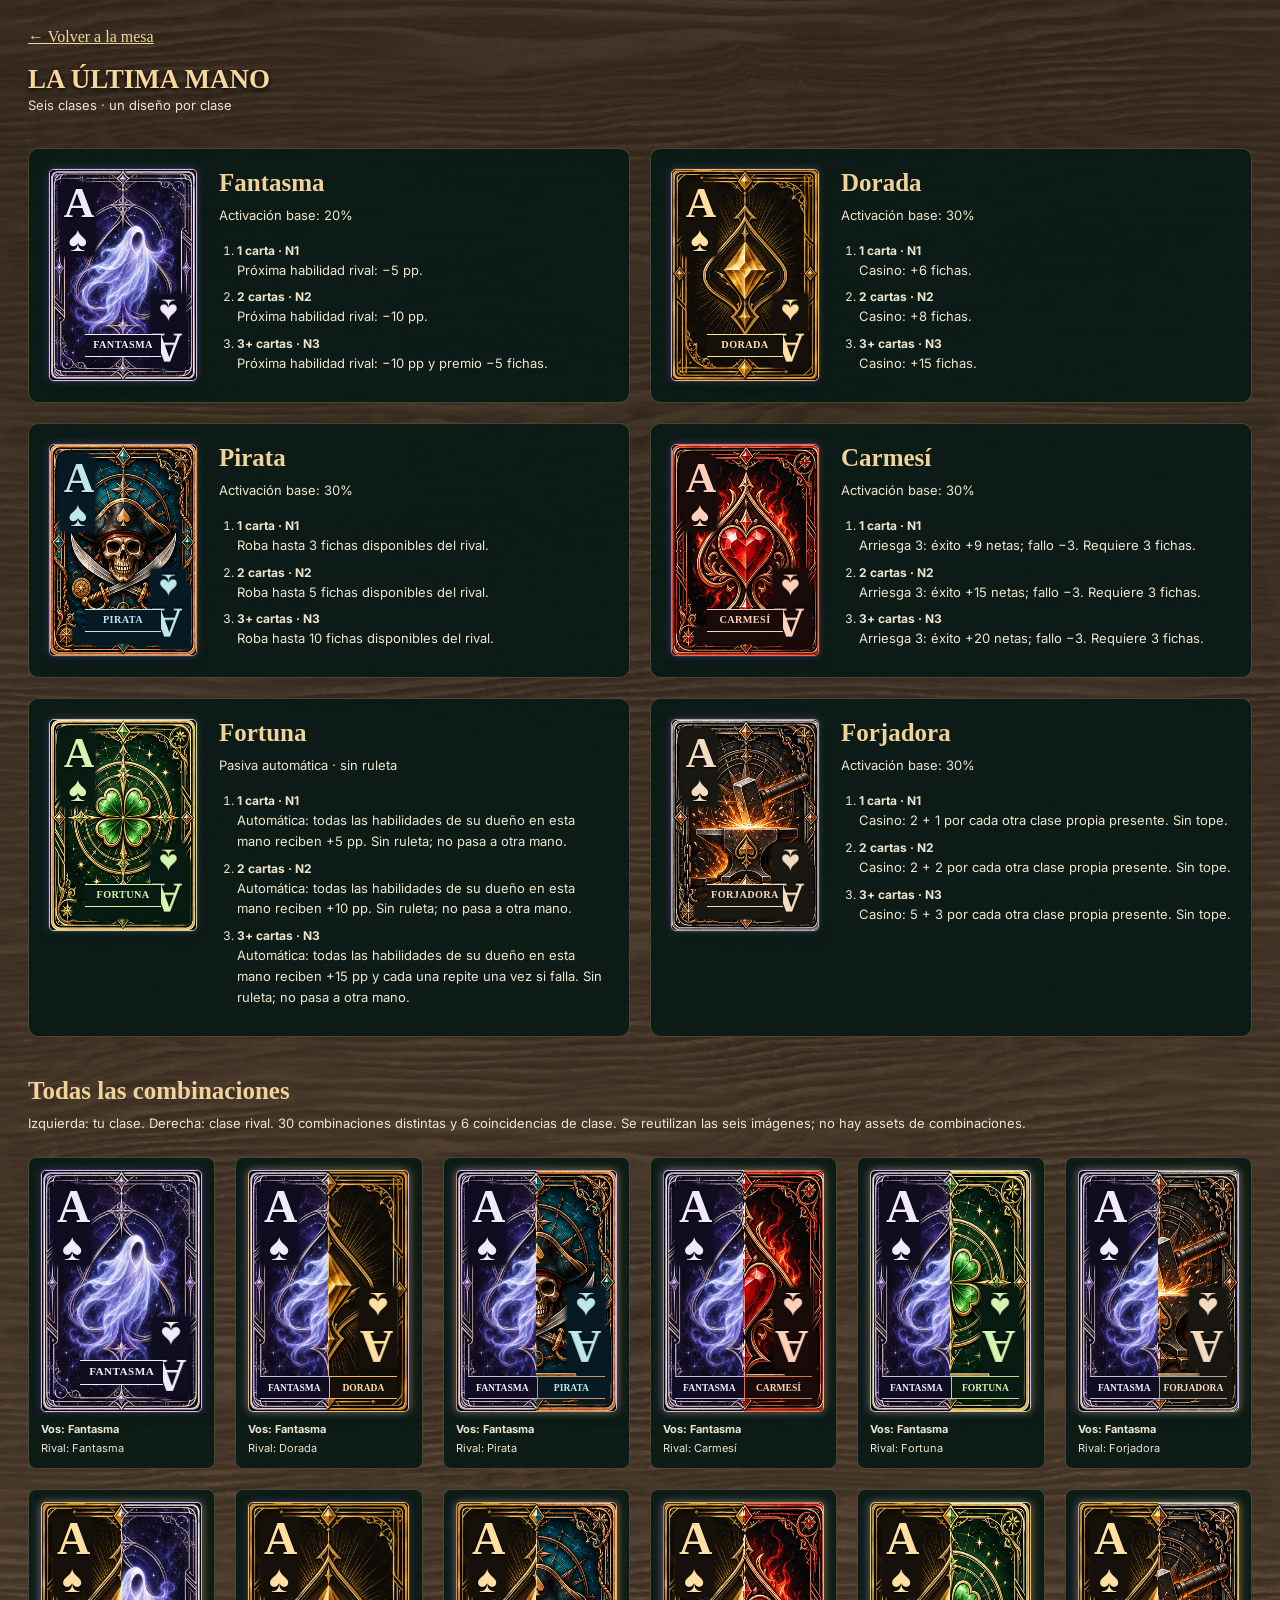
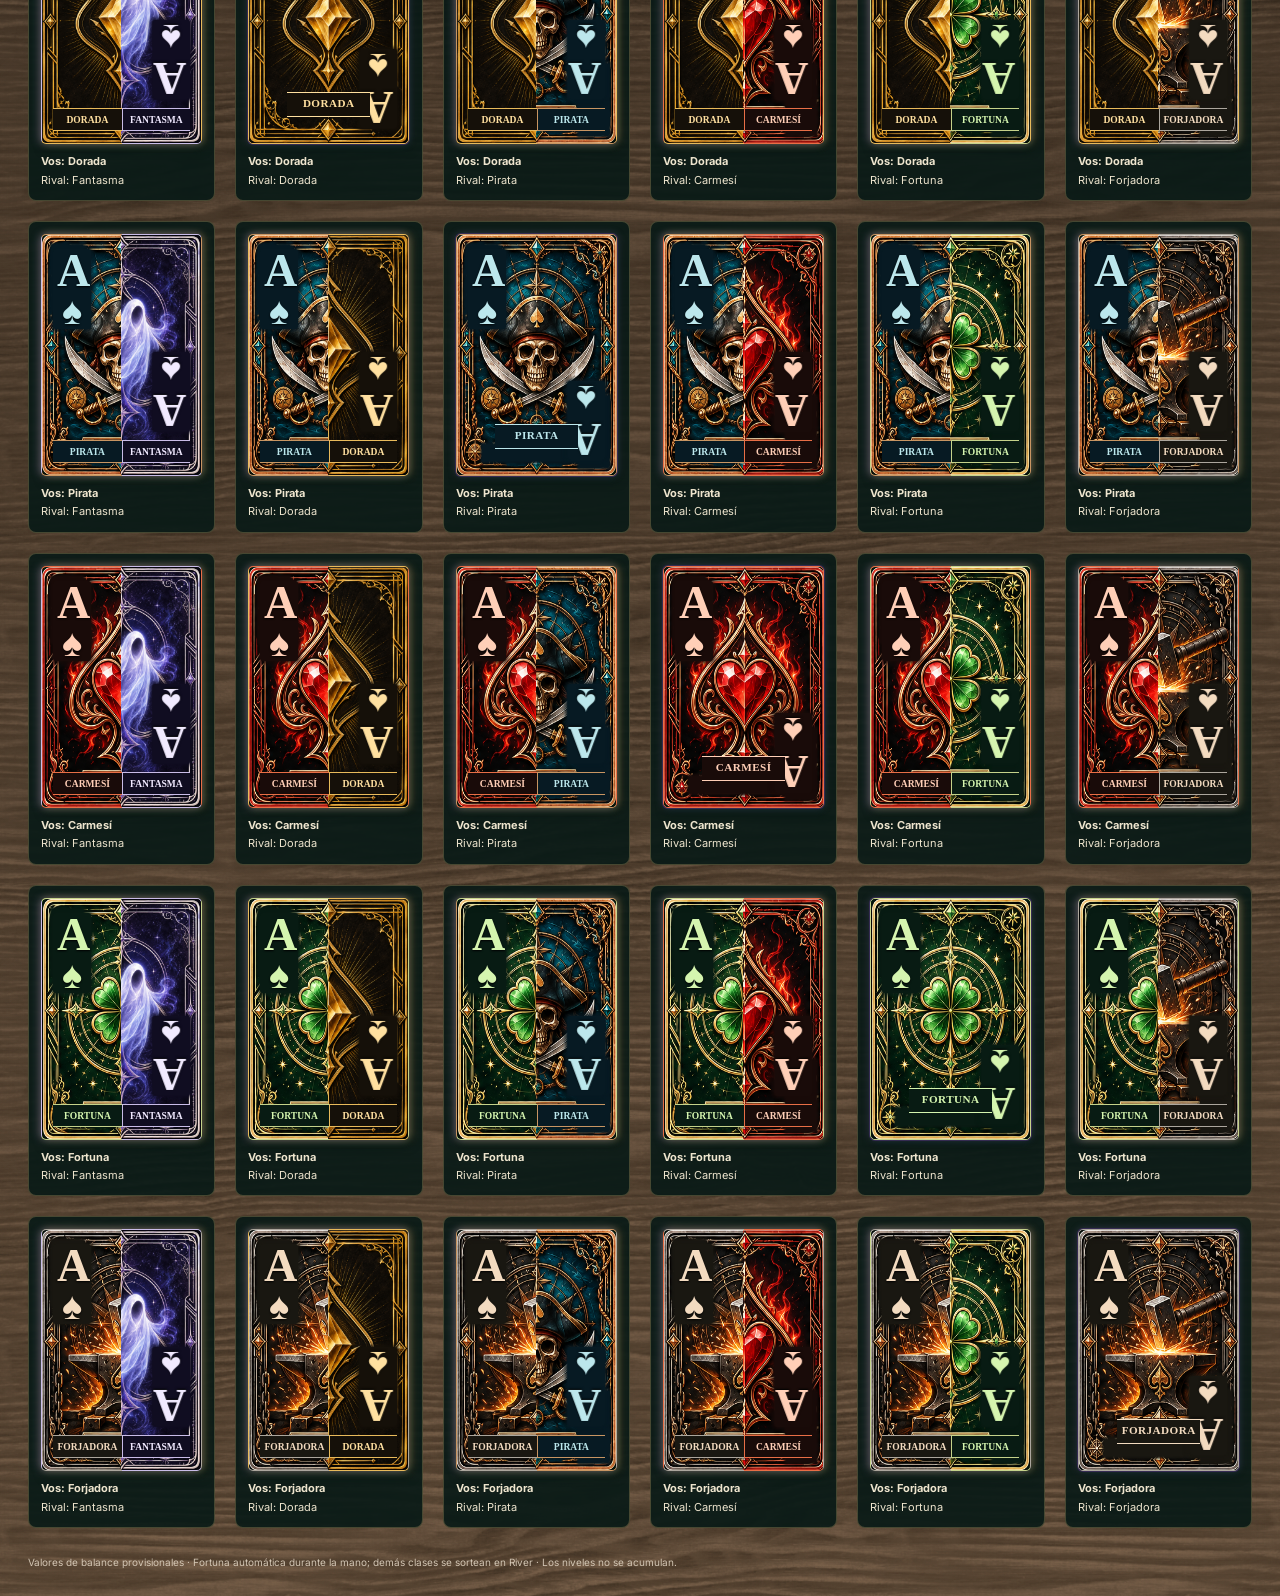
==== cartas.html @ 5ff254da "Publish current web game" ====
<!doctype html>
<html lang="es"><head><meta charset="UTF-8"><meta name="viewport" content="width=device-width, initial-scale=1.0"><title>Clases y combinaciones · La última mano</title>  <script type="module" crossorigin src="./assets/cards-BtcEH-jD.js"></script>
  <link rel="modulepreload" crossorigin href="./assets/modulepreload-polyfill-B5Qt9EMX.js">
  <link rel="modulepreload" crossorigin href="./assets/card-face-CkuSN0GS.js">
  <link rel="stylesheet" crossorigin href="./assets/card-face-BZyxgO-q.css">
  <link rel="stylesheet" crossorigin href="./assets/cards-DZIT4bVE.css">
  <link rel="stylesheet" crossorigin href="./assets/style-CUenRJh-.css">
</head><body><main id="catalog"></main></body></html>
---- assets/card-face-BZyxgO-q.css ----
:root{--gold: #f1cd84;--paper: #f2e5ce;--ink: #123f38}body{background:radial-gradient(ellipse at 42% 20%,#75462324,#100904c9 85%),linear-gradient(12deg,#391a0870,#23150b22),var(--wood) center / 1100px}.topbar{min-height:56px;padding:7px 24px 9px 30px;gap:20px;background:linear-gradient(#120b09db,#21120970,transparent)}.topbar h1{font-size:25px;font-weight:500}.topbar>p{font:12px Inter,sans-serif;border-left:1px solid #bba17277;padding-left:18px}.topbar button{min-height:38px;padding:7px 17px;font-size:13px}.topbar button svg{width:16px;height:16px}.topbar .gold{box-shadow:inset 0 1px #ffe7b2,0 3px 12px #0007}.game-layout{padding:12px 24px 18px;gap:24px;max-width:2000px;overflow:clip}.game-layout.book-open{grid-template-columns:minmax(0,1fr) 456px}.table-column{height:auto;min-height:calc(100dvh - 66px);position:relative}.table-rail{width:min(100%,1180px);margin-inline:auto;padding:16px;min-height:0;flex:none;border:2px solid #ba7c45;border-radius:50%;background:linear-gradient(170deg,#a04a2480,#4d241250 36%,#b75c2180 78%,#210b08aa),var(--wood) center / 800px;background-blend-mode:multiply;box-shadow:inset 0 2px 1px #f0b373,inset 0 5px 2px #3e190f,inset 0 8px 2px #a75d2f,inset 0 11px 6px #30160ac7,inset 0 -5px 2px #d59a52,inset 0 -10px 5px #231108,0 8px #27130e,0 13px 2px #985a30,0 23px 24px #000a}.felt{min-height:clamp(440px,calc(100dvh - 300px),560px);height:auto;padding:24px 36px 30px;gap:12px;border-radius:50%;border:2px solid #c89b45;background:radial-gradient(ellipse at 46% 35%,#1a926437,#00190d55),url(./table_fabric-DXHAnNNd.jpg) center / 380px,linear-gradient(#006b4d,#00513b);background-blend-mode:normal,soft-light,normal;box-shadow:inset 0 0 0 4px #083226,inset 0 0 0 5px #f4cd6740,inset 0 12px 24px #001a15d9,inset 0 -5px 20px #001f17b0,0 1px 2px #ffe2a1}.seat{justify-content:flex-start;gap:24px;margin-left:20px}.seat-info{max-width:340px;text-shadow:0 2px 3px #001d17aa}.seat-info h2{font:600 15px Inter,sans-serif;margin-bottom:4px}.seat-info strong{font:500 27px Inter,sans-serif;margin-bottom:4px}.rival-seat strong{color:#f2d17e}.seat-info p{font-size:12px;line-height:1.45}.seat-info small{font-size:11px;color:#d7e4d9}.effect-copy{max-width:320px;font-size:11px!important;color:#c6e0d0}.community{margin-top:0}.phase{font-size:13px;margin-bottom:13px}.pot{font-size:30px;color:#f6d989;margin-top:13px}.hand{gap:9px}.card-unit{width:82px;flex-basis:82px}.playing-card{height:114px;border-radius:5px;padding:1px;box-shadow:1px 4px 2px #001c1690,3px 8px 12px #00181180}.playing-card img{filter:sepia(.17) saturate(.9)}.playing-card{perspective:800px}.card-turn{position:relative;width:100%;height:100%;transform-style:preserve-3d}.card-turn img{backface-visibility:hidden}.card-turn:after{content:"";position:absolute;top:0;right:0;bottom:0;left:0;border:6px double #ede5cc;border-radius:3px;background:repeating-conic-gradient(from 45deg,#eae4cd 0,#eae4cd 25%,#284675 0,#284675 50%) 0 0 / 6px 6px;box-shadow:inset 0 0 0 2px #203758;transform:rotateY(180deg);backface-visibility:hidden}.rival-seat .card-unit{width:72px;flex-basis:72px}.rival-seat .playing-card{height:100px}.empty-slot{background:linear-gradient(125deg,#002f2977,#07574755);border-color:#a9c6b2cc;box-shadow:inset 0 0 0 1px #cae8d015,0 1px 2px #002519}.badge{background:#032e25b0;border:1px solid #9eaf7a44;color:#d9eddc;margin-top:3px}.gold-badge{color:#f8d581}.dealer{right:17%;bottom:15%;width:53px;height:53px;border:2px solid #f4daa5;font-size:10px;background:radial-gradient(circle at 35% 25%,#fff4d2,#e8c58a 75%);box-shadow:1px 4px #967143,2px 7px 8px #00181199}.chip-pile{z-index:0;width:158px;height:92px;opacity:.98;position:absolute;display:block;filter:drop-shadow(4px 8px 4px #00130dac)}.pile-left{left:-3%;top:41%;transform:rotate(-17deg)}.pile-right{right:15%;top:9%;transform:rotate(9deg)}.chip-pile b{--chip: #af201b;--chip-mark: #f4dfb8;position:absolute;width:43px;height:52px;left:0;top:20px;background:none;border:0;box-shadow:none}.chip-pile b:nth-child(2){--chip: #20426e;left:43px;top:8px;transform:none;background:none;box-shadow:none}.chip-pile b:nth-child(3){--chip: #e5d2a2;--chip-mark: #59452c;left:86px;top:23px;transform:none;background:none}.chip-pile b:nth-child(4){--chip: #1f201d;left:29px;top:43px}.chip-pile b:nth-child(5){--chip: #165734;left:109px;top:56px}.chip-pile i{position:absolute;inset:auto 0 calc(var(--level) * 4px);height:29px;border:3px dashed var(--chip-mark);border-radius:50%;background:radial-gradient(ellipse at 40% 25%,#fff9cd35,transparent 65%),var(--chip);box-shadow:inset 0 0 0 2px var(--chip),inset 0 0 0 3px var(--chip-mark),0 2px 0 var(--chip),0 3px #181c13}.chip-pile i:after{content:"";position:absolute;top:6px;right:10px;bottom:6px;left:10px;border:1px dotted var(--chip-mark);border-radius:50%}.table-deck{position:absolute;width:67px;height:94px;right:5%;top:44%;border:5px solid #f3e5c7;border-radius:4px;transform:rotate(-28deg);background:repeating-conic-gradient(#e2dcc2 0,#e2dcc2 25%,#274774 0,#274774 50%) 0 0 / 5px 5px;box-shadow:1px 2px #98886a,2px 4px #eee0be,3px 6px #99876b,4px 8px #eddfbf,5px 10px #8e7b5f,5px 14px 8px #00170fb0}.playing-card:has(img[alt="Privada oculta del rival"]){position:relative}.playing-card:has(img[alt="Privada oculta del rival"]):after{content:"";position:absolute;top:5px;right:5px;bottom:5px;left:5px;border:3px double #ede5cc;border-radius:2px;background:repeating-conic-gradient(from 45deg,#eae4cd 0,#eae4cd 25%,#284675 0,#284675 50%) 0 0 / 6px 6px;box-shadow:inset 0 0 0 2px #203758,inset 0 0 0 4px #e6dcc4}.action-bar{width:min(calc(100% - 20px),1120px);margin:14px auto 0;padding:13px 16px 15px;background:linear-gradient(110deg,#142630f5,#07151cf7);border-color:#7c9b99;box-shadow:inset 0 1px #b4d4ca30,0 5px #241812,0 9px 16px #0008}.action-bar>p{font:12px/1.5 Inter,sans-serif;margin-bottom:10px}.actions{gap:8px}.actions>button{min-height:44px;font-size:14px}.raise-group input{width:80px;font:16px Inter,sans-serif}.raise-group button{font-size:14px}footer{padding:14px 30px 0;font-size:9px;color:#c2b8a3}.notebook{z-index:3;margin-top:6px;height:calc(100dvh - 76px);min-height:0;max-height:none;border:1px solid #b99763;border-right:6px double #d0af78;border-radius:8px;background:repeating-linear-gradient(0deg,#86633105 0 1px,transparent 1px 4px),linear-gradient(90deg,#ba895431,transparent 10%,#fff9e838 65%,#b78b5424),#f2e6d1;box-shadow:inset 0 0 18px #a27d4040,0 0 0 3px #392518,0 0 0 5px #9d6e3d,-6px 6px 20px #0008}.rings{top:-11px;height:26px;left:22px;right:22px}.rings b{width:7px;height:27px;transform:rotate(5deg);border:1px solid #916a3b;box-shadow:2px 3px 2px #3d251aaa}.book-header{padding:25px 18px 12px 24px;gap:8px}.book-header h2{font-size:17px;line-height:1.25;font-weight:700;color:#123f38}.spade{font-size:31px}.book-header .icon-button{min-width:28px;width:28px;min-height:30px;padding:4px}.book-content{padding:0 24px 22px 27px}.book-content select{padding:10px 12px;font-size:15px;background:linear-gradient(#fffaf02e,#c6b28c15);border-color:#b9aa91;box-shadow:inset 0 1px #ffffe0a0}.book-section{padding:10px 0;border-color:#b8a27e80}.book-section h3{margin-bottom:4px;font-size:15px;color:#163f36}.book-section p{font-size:12px;line-height:1.45}.known-cards{font-size:22px!important}.formula>p{font-size:17px;margin:4px 0}.formula small{font-size:10px}.book-info{border:1px solid #b7a68780;border-radius:4px;padding:8px 10px;margin:10px 0;font-size:11px}.notes-section{border:0;border-top:1px solid #bd9f7555;padding:9px 0 0;background:none;border-radius:0;margin-bottom:9px}.notes-section label{font-size:11px}.notes-section textarea{height:58px;background:#fffaf026;box-shadow:inset 0 1px 4px #755b2212}.notes-section:after{content:"";position:absolute;width:8px;height:101px;right:-14px;top:-8px;transform:rotate(20deg);border-radius:2px 2px 0 0;background:linear-gradient(#b84838 0 9%,#d7cabc 9% 14%,transparent 14%),linear-gradient(90deg,#985011,#ffcf53 35%,#e6a92b 62%,#a56418);box-shadow:2px 2px 2px #725b4160;pointer-events:none}.notes-section:before{content:"";position:absolute;right:6px;top:87px;border-inline:4px solid transparent;border-top:13px solid #665341;transform:rotate(20deg);pointer-events:none}#practice{min-height:38px;padding:8px;font-size:13px;box-shadow:inset 0 1px #bbdac260,0 2px 2px #65492b30}.practice-meta{font-size:9px!important}.notebook-tools{display:grid;grid-template-columns:minmax(0,1fr) auto;align-items:center;gap:12px}.motion-switch{display:flex;align-items:center;gap:7px;font-size:10px;cursor:pointer}.motion-switch input{-webkit-appearance:none;-moz-appearance:none;appearance:none;width:31px;height:18px;margin:0;border:1px solid #6d766e;border-radius:10px;background:#8c9089;position:relative;cursor:pointer;flex-shrink:0}.motion-switch input:after{content:"";position:absolute;width:14px;height:14px;top:1px;left:1px;border-radius:50%;background:#fff4de;box-shadow:0 1px 2px #0004}.motion-switch input:checked{background:#176754}.motion-switch input:checked:after{left:14px}.activity{padding-top:10px}.activity h3{font-size:12px}.activity p{font-size:10px}.activity details{margin-top:6px;padding-top:6px}dialog{width:min(660px,calc(100vw - 32px));border:12px ridge #9b5a2c;border-radius:8px;background:#eddbb9;box-shadow:0 0 0 2px #4b240e,0 0 0 4px #daa367,inset 0 0 0 2px #f4d493,0 18px 40px #0009}dialog::backdrop{background:#001d163d;-webkit-backdrop-filter:brightness(.72);backdrop-filter:brightness(.72)}.modal-frame{padding:23px 27px 25px;background:radial-gradient(ellipse at 50% 25%,#fff9e96b,transparent 80%),repeating-linear-gradient(0deg,#957d4706 0 1px,transparent 1px 3px),#f2e4c9;box-shadow:inset 0 0 22px #a3794040}.modal-frame>header{position:relative;justify-content:center;border:0;margin-bottom:10px;padding:0 24px}.modal-frame h2{text-align:center;font-size:27px;color:#161e19;line-height:1.25}.modal-frame>header .icon-button{position:absolute;top:-13px;right:-18px;color:#795b36}.modal-kicker{text-align:center;color:#52452e}.wheel{width:280px;margin:20px auto;border:7px ridge #e2b55d;box-shadow:0 0 0 1px #825422,0 0 0 3px #e5bd70,0 7px 13px #69431c60,inset 0 0 20px #3a221e80;background:conic-gradient(#079b81 var(--chance),#d15c45 0)}.wheel:before{content:"";position:absolute;top:6px;right:6px;bottom:6px;left:6px;border-radius:50%;background:repeating-conic-gradient(from 0deg,#ffe4b2a0 0deg .5deg,transparent .5deg 6deg);mask:radial-gradient(transparent 64%,#000 65%);pointer-events:none}.wheel-center{top:25%;right:25%;bottom:25%;left:25%;border:1px solid #d6b16a;color:#0e211c;background:radial-gradient(circle at 35% 20%,#fff7e1,#ebd6ae);box-shadow:0 4px 8px #563b2580,inset 0 1px #fff6de}.wheel-center strong{font-size:41px}.wheel-center span{font:13px Inter,sans-serif;margin-top:1px}.needle:after{border-top-color:#fbd07d;filter:drop-shadow(0 2px 2px #684423)}.outcome{font:600 22px Inter,sans-serif!important;color:#076653}.modal-actions .primary{border:2px solid #d9ac60;box-shadow:inset 0 0 0 1px #d7eee145,0 2px 2px #73512244}.resolution-scene{text-align:center}.modal-frame .resolution-owner{font:600 19px Baskerville,Georgia,serif;margin:5px 0;color:#20261c}.modal-frame .resolution-formula{font:13px/1.5 Inter,sans-serif;margin:8px 0;color:#343c32}.wheel-stage{position:relative;display:flow-root}.wheel-stage .chip-pile{z-index:1;transform:scale(.7);transform-origin:bottom left;top:auto;bottom:10px}.wheel-chips-left{left:-2px}.wheel-chips-right{right:-50px}.wheel-legend{display:flex;justify-content:center;gap:22px;font:13px Inter,sans-serif}.wheel-legend span{display:flex;align-items:center;gap:7px}.wheel-legend i{width:16px;height:16px;border-radius:50%;border:1px solid #73562e55;box-shadow:inset 0 2px 3px #fff5}.legend-success{background:#079b81}.legend-failure{background:#d15c45}.outcome.is-failure{color:#9e382b}.wheel-actions{flex-direction:column-reverse;gap:5px}#skip-wheel{min-height:46px;font-size:17px}#pause-wheel{background:none;border-color:transparent;box-shadow:none;min-height:30px;padding:4px;font-size:12px}@media(min-width:701px){.modal-frame:has(.resolution-scene){padding:14px 24px}.modal-frame:has(.resolution-scene) h2{font-size:25px}.modal-frame .resolution-owner{font-size:18px;margin-block:3px}.modal-frame .resolution-formula{font-size:12px;margin-block:6px}.resolution-scene .wheel{width:250px;margin-block:12px}.resolution-scene .outcome{margin-block:8px}.wheel-actions{margin-top:10px}.wheel-actions #pause-wheel{min-height:26px}body:has(dialog[open] .resolution-scene) .notebook{background:linear-gradient(130deg,#152722,#07110f 65%);color:#e8e3d4;border-color:#9f7344}body:has(dialog[open] .resolution-scene) .notebook :is(h2,h3,.spade){color:#e3bc76}body:has(dialog[open] .resolution-scene) .notebook :is(p,small,#calculation-status){color:#e3e0d4}body:has(dialog[open] .resolution-scene) .notebook :is(select,textarea){color:#e8e3d4;background:#0b1615}body:has(dialog[open] .resolution-scene) .rings{opacity:0}}@media(min-width:1550px){.game-layout.book-open{grid-template-columns:minmax(0,1fr) 460px}.felt{padding-inline:36px}.card-unit{width:94px;flex-basis:94px}.playing-card{height:132px}.notebook{min-height:0}.book-header h2{font-size:20px}}@media(max-width:1179px){.game-layout.book-open{grid-template-columns:minmax(0,1fr)}.topbar{padding-inline:20px}.table-column{min-height:610px}.table-rail{width:100%;margin-inline:auto}.felt{padding:24px 36px 30px}.notebook{position:fixed;inset:24px max(20px,calc((100vw - 580px)/2));margin:0;height:calc(100dvh - 48px);z-index:10;box-shadow:0 0 0 100vmax #001810b8,0 0 0 4px #87582f}.book-header h2{font-size:20px}.book-content{padding-inline:27px}.book-section p{font-size:13px}.chip-pile{transform:scale(.85)}}@media(max-width:700px){.topbar{min-height:78px;padding:10px 12px;gap:8px}.topbar h1{font-size:18px}.topbar>p{font-size:9px;border:0;padding:0}.topbar button{min-width:36px;min-height:38px;padding:8px}.game-layout{padding:0 0 10px}.table-column{height:auto;min-height:0}.table-rail{width:100%;margin-inline:0;border-radius:46%/20%;padding:12px;min-height:520px}.felt{min-height:492px;border-radius:45%/19%;padding:30px 18px 38px;gap:27px}.seat{margin-left:12px;gap:13px}.seat-info{max-width:175px}.seat-info h2{font-size:11px}.seat-info strong{font-size:19px}.seat-info p{font-size:10px}.effect-copy{font-size:9px!important;max-width:167px}.card-unit{width:51px;flex-basis:51px}.playing-card{height:72px}.rival-seat .card-unit{width:45px;flex-basis:45px}.rival-seat .playing-card{height:63px}.board{gap:7px}.board .card-unit{width:51px;flex-basis:51px}.badge{font-size:8px;padding:1px 0}.phase{font-size:11px}.pot{font-size:25px}.dealer{right:5%;bottom:23%;width:32px;height:32px;font-size:7px}.chip-pile,.table-deck{display:none}.action-bar{margin:-10px 10px 0;padding:12px}.action-bar>p{font-size:10px}.actions>button,.raise-group button{font-size:12px;padding-inline:5px}.raise-group input{width:72px}footer{font-size:8px;padding:12px 13px 0}.notebook{top:21px;right:10px;bottom:10px;left:10px;height:calc(100dvh - 31px)}.book-header{padding:24px 12px 12px 19px}.book-header h2{font-size:16px}.book-content{padding:0 20px 20px}.notebook-tools{grid-template-columns:1fr;gap:7px}.motion-switch{justify-content:flex-end}.spade{font-size:28px}.rings{left:17px;right:17px}dialog{border-width:7px;width:calc(100vw - 26px);max-height:calc(100dvh - 34px)}.modal-frame{padding:19px 15px}.modal-frame h2{font-size:21px}.modal-frame>header{padding-inline:9px}.modal-frame>header .icon-button{right:-11px;top:-14px}.modal-frame p{font-size:12px}.wheel{width:220px;margin:20px auto}.wheel-center strong{font-size:32px}.wheel-center span{font-size:11px}.outcome{font-size:18px!important}.modal-frame .resolution-owner{font-size:15px}.modal-frame .resolution-formula{font-size:11px}.wheel-legend{gap:12px;font-size:11px}.wheel-legend i{width:12px;height:12px}}@media(max-height:720px)and (min-width:701px){.modal-frame{padding-block:16px}.modal-frame h2{font-size:23px}.modal-frame p{margin-block:8px}.wheel{width:230px;margin-block:16px}.wheel-center strong{font-size:34px}}.playing-card.enhanced{container-type:inline-size;padding:0;border:1px solid var(--face-border);background:var(--face-dark);box-shadow:0 0 0 1px #352b52,0 0 9px #a895ed40,2px 6px 9px #00181199}.playing-card[data-affinity=Mixta]{border-color:transparent;background:linear-gradient(90deg,var(--face-border) 50%,var(--right-border) 50%);box-shadow:-2px 0 8px #bfa4f34d,2px 0 8px #ffc75e4d,2px 6px 9px #00181199}.playing-card .special-face img{display:block;width:100%;height:100%;object-fit:fill;border-radius:4px;filter:none}.special-face .mixed-art{position:absolute;top:0;right:0;bottom:0;left:0;background-size:100% 100%;border-radius:4px;backface-visibility:hidden;clip-path:inset(0 0 0 50%)}.card-index{position:absolute;z-index:1;display:flex;flex-direction:column;align-items:center;min-width:24%;padding:1px;border-radius:3px;color:var(--face-ink);background:var(--face-dark);box-shadow:0 0 4px 2px var(--face-dark);font:700 29cqw/.9 Georgia,serif;text-shadow:0 1px 2px #000;backface-visibility:hidden}.card-index b{font-weight:700;letter-spacing:-.06em}.card-index span{font-size:24cqw;margin-top:2px}.card-index.red-suit span{color:#ff9eae}.index-top{top:6%;left:7%}.index-bottom{bottom:6%;right:7%;transform:rotate(180deg)}.face-type{position:absolute;z-index:1;left:24%;right:24%;bottom:11%;padding:3% 0;border-block:1px solid currentColor;background:var(--face-dark);color:var(--face-ink);font:600 7cqw/1.2 Georgia,serif;letter-spacing:.04em;text-align:center;text-transform:uppercase;backface-visibility:hidden}[data-affinity=Mixta] .index-bottom{--face-ink: var(--right-ink);--face-dark: var(--right-dark);bottom:18%}[data-affinity=Mixta] .face-type{display:grid;grid-template-columns:1fr 1fr;left:7%;right:7%;bottom:5%;padding:0;border:0;background:transparent;font-size:6cqw;letter-spacing:0}[data-affinity=Mixta] .face-type span{padding:7% 0;background:var(--face-dark);border-block:1px solid var(--face-border)}[data-affinity=Mixta] .face-type span+span{color:var(--right-ink);background:var(--right-dark);border-color:var(--right-border);border-left:1px solid var(--right-border)}.card-badges .badge{font-variant-numeric:tabular-nums}.card-badges .class-badge{color:var(--badge-ink);background:var(--badge-dark)}.class-badge .badge-chance{display:block}.class-levels{display:flex;flex-wrap:wrap;gap:4px;margin-top:6px}.class-level{border:1px solid #bda77a77;border-radius:3px;padding:3px 5px;font:10px/1.3 Inter,sans-serif;background:#0a211de0}.class-levels .class-level{cursor:help}.passive-status{color:#ffdcaa;font:10px/1.5 Inter,sans-serif;margin-top:5px}.card-badges .ghost-badge{color:#e0d6ff;border-color:#b3a2e966;background:#211c39e8}.card-badges .gold-badge{color:#ffe3a1;border-color:#dab15b66;background:#30230ee8}
---- assets/cards-DZIT4bVE.css ----
body{background-color:#10291f}#catalog{max-width:1440px;margin:auto;padding:28px}#catalog header{margin-bottom:32px}#catalog a{color:#f1d699}#catalog h1{margin-top:18px;white-space:normal}#catalog h2{font-size:25px;margin-bottom:8px;color:#f0d39a}#catalog p{font:13px/1.6 Inter,sans-serif}.class-catalog{display:grid;grid-template-columns:repeat(2,minmax(0,1fr));gap:20px;margin-bottom:40px}.class-catalog article{display:flex;align-items:flex-start;gap:22px;padding:20px;background:#081a17e8;border:1px solid #ab93605c;border-radius:10px}.class-catalog .playing-card{width:148px;height:212px;flex:0 0 148px}.class-catalog ol{padding-left:18px;margin-bottom:0}.class-catalog li{font:12px/1.5 Inter,sans-serif;margin:8px 0}.class-catalog li p{font-size:12px}.combination-grid{display:grid;grid-template-columns:repeat(6,minmax(0,1fr));gap:20px;margin-top:24px}.combination-grid figure{margin:0;padding:12px;background:#081a17e8;border:1px solid #ab93605c;border-radius:8px}.combination-grid .playing-card{width:100%;height:auto;aspect-ratio:2 / 3}.combination-grid figcaption{display:grid;gap:3px;margin-top:10px;font:11px/1.4 Inter,sans-serif}#catalog footer{padding:28px 0 0}@media(max-width:1000px){.class-catalog{grid-template-columns:1fr}.combination-grid{grid-template-columns:repeat(3,minmax(0,1fr));gap:12px}}@media(max-width:500px){#catalog{padding:18px}.class-catalog article{padding:14px;gap:14px}.class-catalog .playing-card{width:90px;height:132px;flex-basis:90px}#catalog h2{font-size:21px}.combination-grid{grid-template-columns:repeat(2,minmax(0,1fr))}}
---- assets/style-CUenRJh-.css ----
@font-face{font-family:Baskerville;src:url(./LibreBaskerville-DdwRD5QR.ttf) format("truetype");font-display:swap}@font-face{font-family:Inter;src:url(./Inter-VF2RPR_K.ttf) format("truetype");font-display:swap}:root{font-family:Baskerville,Georgia,serif;color:#eee5ce;background:#302019;font-synthesis:none;--gold:#e8c17b;--ink:#173d36;--paper:#f4e8d2;--wood:url(./table_wood-BQpd_deB.jpg);letter-spacing:0}*{box-sizing:border-box}body{margin:0;min-width:320px;min-height:100vh;background:linear-gradient(#140e08a6,#1b110555),var(--wood) center/900px}button,input,select,textarea{font:inherit}button{cursor:pointer;min-height:44px;padding:10px 19px;border:1px solid #82939d;border-radius:6px;color:#f5e9d1;background:linear-gradient(#294555,#142733);box-shadow:inset 0 1px #ffffff21,0 2px 3px #0003;transition:filter .15s}button:hover:not(:disabled){filter:brightness(1.15)}button:disabled{opacity:.45;cursor:default}button:focus-visible,input:focus-visible,select:focus-visible,textarea:focus-visible,summary:focus-visible{outline:3px solid #eab858;outline-offset:3px}button svg{width:18px;height:18px;flex-shrink:0}.gold{background:linear-gradient(#f4d495,#dfb56b);border-color:#f4d59c;color:#241d14}.primary{background:linear-gradient(#2e7165,#0d4840);border-color:#94aaa0;color:#fff1d6}.paper-button{background:linear-gradient(#f7efde,#e7d7bd);color:#274b43;border-color:#bcb098}.icon-button{display:grid;place-items:center;min-width:38px;min-height:38px;padding:8px;background:transparent;color:inherit;border-color:transparent;box-shadow:none}[hidden]{display:none!important}.sr-only{position:absolute;width:1px;height:1px;padding:0;overflow:hidden;clip:rect(0,0,0,0)}h1,h2,h3,p{margin:0}p{line-height:1.5}h2,h3{font-weight:600}small{line-height:1.5}.topbar{display:flex;align-items:center;gap:22px;padding:14px 28px 12px;min-height:78px;background:linear-gradient(#100b0899,transparent)}h1{font-size:27px;text-transform:uppercase;white-space:nowrap;color:#f7d79a;text-shadow:0 2px 5px #000}.topbar>p{font-size:12px;flex:1}.topbar nav{display:flex;gap:10px}.topbar button{display:flex;align-items:center;justify-content:center;gap:8px}.game-layout{display:grid;grid-template-columns:minmax(0,1fr);gap:20px;padding:0 22px 12px;max-width:1920px;margin:auto}.game-layout.book-open{grid-template-columns:minmax(0,1fr) 410px}.table-column{min-width:0;display:flex;flex-direction:column}.table-rail{padding:19px;border:2px solid #a96932;border-radius:48%/32%;background:linear-gradient(110deg,#30190a70,#cd893228,#160b0699),var(--wood) center/650px;box-shadow:inset 0 0 0 3px #281208,inset 0 0 0 5px #c18b4b,inset 0 0 12px 9px #160b0799,0 10px 18px #0008;min-height:570px;flex:1}.felt{min-height:530px;height:100%;position:relative;display:flex;flex-direction:column;justify-content:space-between;gap:32px;padding:36px 42px;border:2px solid #d7b567;border-radius:47%/30%;background:radial-gradient(ellipse at 48% 32%,#12745d22,transparent 75%),repeating-linear-gradient(20deg,#ffffff04 0 1px,transparent 1px 3px),repeating-linear-gradient(110deg,#00000006 0 1px,transparent 1px 4px),#075341;box-shadow:inset 0 0 0 3px #052c21,inset 0 0 40px 12px #002e22cc}.seat{position:relative;z-index:1;display:flex;align-items:center;gap:24px;justify-content:center;min-width:0}.seat-info{max-width:300px;font-family:Inter,sans-serif}.seat-info h2{text-transform:uppercase;font-size:16px;margin-bottom:5px}.seat-info strong{display:block;font-size:24px;font-weight:500;margin-bottom:5px;color:#fff1d6}.rival-seat strong{color:#f6d680}.seat-info p{font-size:12px}.seat-info small{font-size:11px}.effect-copy{margin-top:7px;color:#bbd5cd}.hand{display:flex;justify-content:center;gap:10px;align-items:flex-start}.card-unit{width:88px;flex:0 0 88px;text-align:center}.playing-card{width:100%;height:123px;padding:2px;background:#f6eedc;border:1px solid #d6cbb3;border-radius:5px;box-shadow:0 3px 6px #00150f99;overflow:hidden}.playing-card img{width:100%;height:100%;object-fit:fill;filter:sepia(.09)}.rival-seat .card-unit{width:70px;flex-basis:70px}.rival-seat .playing-card{height:99px}.empty-slot{background:#023d30aa;border:1px solid #b2cec0;box-shadow:inset 0 0 5px #ffffff15;display:grid;place-items:center;font-size:23px;color:#eee}.enhanced{border:2px solid #e0bc65;box-shadow:0 0 9px #e0bc6544,0 3px 5px #00150f88}.badge{display:block;font-family:Inter,sans-serif;font-size:10px;white-space:nowrap;margin-top:4px;color:#daf0ed;background:#113e38e6;border-radius:3px;padding:2px}.gold-badge{color:#f5d790}.community{position:relative;z-index:1;text-align:center}.phase{font-family:Inter,sans-serif;font-size:13px;color:#f7d77f;margin-bottom:12px}.pot{font-size:29px;color:#f3d289;margin-top:15px;text-shadow:0 2px #002b23}.dealer{position:absolute;right:13%;bottom:22%;width:48px;height:48px;border:3px solid #f5dfac;border-radius:50%;background:linear-gradient(#fff3cf,#ddb774);box-shadow:0 4px #71522a,0 7px 5px #0005;color:#262316;font:700 10px Inter,sans-serif;display:grid;place-items:center;transform:rotate(-14deg)}.chip-pile{position:absolute;display:flex;gap:3px;pointer-events:none}.pile-left{left:3%;top:43%;transform:rotate(-8deg)}.pile-right{right:4%;top:21%;transform:rotate(13deg)}.chip-pile b{display:block;width:37px;height:27px;border:3px dashed #efe6ca;border-radius:50%;background:#ae3024;box-shadow:0 3px #6e2118,0 6px #d1b78b,0 9px #8d281b,0 12px #dec394,0 15px #7e281c,0 18px #17170c88}.chip-pile b:nth-child(2){background:#215d90;transform:translateY(-20px);box-shadow:0 3px #163d5c,0 6px #d1b78b,0 9px #244b69,0 12px #dec394,0 15px #163d5c,0 18px #151c2288}.chip-pile b:nth-child(3){background:#207344;transform:translateY(8px)}.action-bar{position:relative;z-index:2;margin:-2px 20px 0;padding:15px 18px;background:linear-gradient(#132833,#071820);border:1px solid #889b9b;border-radius:8px;box-shadow:0 6px 12px #0006}.action-bar>p{font-size:13px;color:#d4d9d5;margin-bottom:11px;white-space:pre-line}.actions{display:flex;gap:8px;align-items:stretch}.actions>button{flex:1;padding:10px 12px;white-space:nowrap}.raise-group{display:flex;min-width:0}.raise-group button{border-radius:6px 0 0 6px;white-space:nowrap;padding:10px}.raise-group input{width:68px;min-width:0;border:1px solid #778e95;border-radius:0 6px 6px 0;padding:8px;color:#f1e2ca;background:#061b26}.result-actions{display:flex;gap:10px}.result-actions button{flex:1}footer{display:flex;justify-content:space-between;font:10px Inter,sans-serif;color:#d3c6b4;padding:16px 25px 3px;gap:12px}.notebook{position:relative;align-self:start;height:calc(100vh - 100px);min-height:650px;max-height:1100px;color:#152e2a;background:repeating-linear-gradient(#87642b03 0 1px,transparent 1px 5px),linear-gradient(100deg,#d8bb8f55,transparent 7%,transparent 96%,#b5966d55),var(--paper);border:1px solid #bba075;border-right:6px double #d1b389;border-radius:8px 8px 3px 3px;box-shadow:3px 8px 18px #0008,inset 0 0 14px #fff5;display:flex;flex-direction:column}.rings{height:26px;position:absolute;left:23px;right:20px;top:-13px;display:flex;justify-content:space-between;pointer-events:none}.rings b{height:29px;width:8px;border-radius:5px;background:linear-gradient(90deg,#49301a,#cfa263 35%,#f9d593 50%,#725330 75%,#302116);box-shadow:1px 3px 2px #0007}.rings b:after{content:"";position:absolute;top:21px;width:9px;height:7px;border-radius:50%;background:#594125;z-index:-1}.book-header{display:flex;align-items:center;gap:10px;padding:27px 20px 13px}.book-header h2{text-transform:uppercase;font-size:18px;line-height:1.35;flex:1;color:#073f39}.spade{font-size:37px;color:#06483f}.book-content{overflow:auto;padding:0 24px 24px;scrollbar-color:#b99e78 transparent;scrollbar-width:thin}.book-content select{width:100%;padding:11px 12px;background:#fbf4e644;color:#18473f;border:1px solid #bfb398;border-radius:6px;font-size:16px}.book-section{padding:14px 0;border-bottom:1px solid #b7a58788}.book-section h3{font-size:16px;color:#0a5046;margin-bottom:5px}.book-section p{font-size:13px;white-space:pre-line}.known-cards{font-size:25px!important;color:#162820;margin-bottom:3px}.formula>p{font-size:19px;margin:7px 0}.formula small{font-size:11px;color:#5f6052}progress{width:100%;height:5px;accent-color:#196653;margin-top:10px}#calculation-status{font:10px Inter,sans-serif;color:#637367;margin-top:5px}.book-info{display:flex;align-items:center;gap:10px;padding:11px 0;font-size:11px}.book-info svg{flex:0 0 21px;color:#216b60}.notes-section{position:relative;padding:12px;border:1px solid #c8ad8655;background:#deb78622;border-radius:6px;margin-bottom:12px}.notes-section label{display:flex;align-items:center;gap:7px;text-transform:uppercase;font-size:12px;margin-bottom:8px}.notes-section svg{width:15px;height:15px}textarea{display:block;width:100%;height:68px;resize:vertical;max-height:180px;border:1px solid #baac94;border-radius:4px;padding:9px;color:#293d34;background:#fffcf02e;font-size:12px;line-height:1.5}textarea::placeholder{color:#726953}#practice{width:100%;font-size:14px}.practice-meta{font-size:10px!important;margin-top:7px;color:#685d48}.activity h3{font-size:13px;text-transform:uppercase;color:#704b27}.activity p{font-size:11px}.activity details{border-top:1px solid #c3b194;margin-top:9px;padding-top:9px;font-size:12px}.activity summary{cursor:pointer;padding:3px 0}.activity details div{white-space:pre-line;font:11px/1.7 Inter,sans-serif;margin-top:8px}.activity button{font-size:12px;margin-top:12px;width:100%}dialog{width:min(680px,calc(100vw - 30px));padding:0;border:6px solid #79512e;border-radius:8px;background:var(--paper);color:#233c32;box-shadow:0 18px 60px #0009;max-height:calc(100dvh - 36px)}dialog::backdrop{background:#05110fd1;-webkit-backdrop-filter:blur(2px);backdrop-filter:blur(2px)}.modal-frame{padding:22px 26px;background:repeating-linear-gradient(#8d703705 0 1px,transparent 1px 5px)}.modal-frame>header{display:flex;align-items:center;gap:15px;border-bottom:1px solid #bdab8980;margin-bottom:19px;padding-bottom:12px}.modal-frame h2{font-size:23px;color:#124e43;flex:1}.modal-frame p{font-size:14px;margin:12px 0}.modal-frame h3{font-size:17px;color:#164d41;margin-top:20px}.modal-kicker{font:12px Inter,sans-serif!important;color:#756344}.calculation{background:#fffbef66;padding:18px 0;border-block:1px solid #cbbb96;margin:18px 0;text-align:center}.calculation span{font:13px Inter,sans-serif}.calculation strong{display:block;font-size:25px;margin-top:14px}.answers{display:grid;grid-template-columns:repeat(5,minmax(0,1fr));gap:8px;margin:20px 0}.answer{padding:15px 3px;min-height:64px;font-size:17px}.answer[aria-pressed=true]{outline:3px solid #ac762d;background:#3d6259}.modal-frame .consequence{font-size:12px;color:#726447}.modal-actions{display:flex;gap:12px;margin-top:15px}.modal-actions>*{flex:1}.modal-frame #confirm-answer,.modal-frame #back-table,.modal-frame #roll{width:100%;margin-top:12px}.feedback-symbol{text-align:center;font-size:54px;color:#8e3b30}.feedback-symbol.success{color:#166d53}.menu-options{display:grid;gap:12px}.toggle{display:flex;align-items:center;gap:10px;font-size:13px;padding:10px 0}.toggle input{accent-color:#256952;width:20px;height:20px}.resolution-list{list-style:none;padding:0;margin:15px 0}.resolution-list li{display:grid;grid-template-columns:1fr auto;gap:6px;padding:9px 0;border-bottom:1px solid #c9b899;font-size:13px}.resolution-list small{grid-column:1/-1;font-size:11px;color:#695d49}.wheel{position:relative;width:250px;aspect-ratio:1;margin:25px auto;border:8px ridge #d6ac61;border-radius:50%;background:conic-gradient(#198875 var(--chance),#b75045 0);box-shadow:0 5px 8px #62421755,inset 0 0 6px #0006}.wheel-center{position:absolute;top:25%;right:25%;bottom:25%;left:25%;border:2px solid #d5bc83;border-radius:50%;background:#f7eacb;display:flex;align-items:center;justify-content:center;flex-direction:column;box-shadow:0 2px 6px #0005}.wheel-center strong{font-size:31px}.wheel-center span{font-size:12px;margin-top:8px}.needle{position:absolute;top:-16px;right:-16px;bottom:-16px;left:-16px;pointer-events:none}.needle:after{content:"";position:absolute;left:calc(50% - 11px);top:0;border-inline:11px solid transparent;border-top:28px solid #fff0b3;filter:drop-shadow(0 2px 1px #69421b)}.outcome{text-align:center;font-size:20px!important;color:#174f40}#hint-text{font-size:12px;color:#765c25}@media(min-width:1550px){.game-layout.book-open{grid-template-columns:minmax(0,1fr) 470px}.notebook{min-height:730px}.book-content{padding-inline:32px}.book-header h2{font-size:21px}.card-unit{width:100px;flex-basis:100px}.playing-card{height:140px}.felt{padding:42px 65px}.table-rail{min-height:680px}.seat-info strong{font-size:28px}}@media(max-width:1179px){.game-layout.book-open{grid-template-columns:minmax(0,1fr)}.notebook{position:fixed;inset:32px max(20px,calc((100vw - 630px)/2));height:auto;min-height:0;max-height:none;z-index:10;box-shadow:0 0 0 100vmax #031510cf}.topbar{gap:15px;padding-inline:20px}.topbar h1{font-size:24px}.topbar>p{font-size:11px}.table-rail{min-height:510px}.felt{min-height:470px;gap:22px;padding:25px 55px}.book-content{padding:0 30px 25px}.book-header h2{font-size:21px}}@media(max-width:700px){.topbar{flex-wrap:wrap;padding:16px 14px 10px;gap:9px}.topbar h1{font-size:21px;flex:1}.topbar>p{order:3;flex-basis:100%;font-size:10px}.topbar nav{gap:6px}.topbar button{padding:9px;min-width:40px}.topbar button span{display:none}.game-layout{padding:0 8px 12px}.table-rail{padding:10px;border-radius:44%/19%;min-height:480px}.felt{padding:28px 12px;min-height:455px;border-radius:44%/18%;gap:27px}.seat{gap:13px}.seat-info{max-width:180px}.seat-info strong{font-size:18px}.seat-info h2{font-size:12px}.seat-info p{font-size:10px}.seat-info small{display:none}.hand{gap:5px}.card-unit{width:52px;flex-basis:52px}.playing-card{height:74px}.rival-seat .card-unit{width:43px;flex-basis:43px}.rival-seat .playing-card{height:61px}.board{gap:6px}.board .card-unit{width:51px;flex-basis:51px}.badge{font-size:8px;padding:1px}.phase{font-size:11px;margin-bottom:9px}.pot{font-size:24px;margin-top:13px}.chip-pile{transform:scale(.55)}.pile-left{left:-25px;top:32%}.pile-right{right:-18px;top:59%}.dealer{right:6%;bottom:25%;width:32px;height:32px;font-size:7px}.action-bar{margin:0 2px;padding:12px 10px}.action-bar>p{font-size:11px}.actions{display:grid;grid-template-columns:repeat(3,minmax(0,1fr));gap:7px}.actions>button{font-size:12px;padding:9px 5px}.raise-group{grid-column:span 2}.raise-group button{flex:1;font-size:12px}.raise-group input{width:65px}.result-actions{flex-wrap:wrap}.result-actions button{font-size:13px}.notebook{top:22px;right:10px;bottom:10px;left:10px;border-right-width:3px}.book-header{padding:24px 14px 12px;gap:7px}.book-header h2{font-size:17px}.book-content{padding:0 20px 24px}.spade{font-size:28px}.rings{left:15px;right:15px}.rings b{width:6px}.modal-frame{padding:15px}.modal-frame h2{font-size:20px}.modal-frame p{font-size:12px}.answers{grid-template-columns:repeat(3,minmax(0,1fr));gap:8px}.answer{font-size:15px;min-height:50px}.calculation strong{font-size:21px}.modal-actions{flex-wrap:wrap}.modal-actions button{font-size:12px;padding-inline:10px}.wheel{width:210px}footer{font-size:8px;padding:13px 7px}.notebook .book-content select{font-size:15px}}@media(prefers-reduced-motion:reduce){*,*:before,*:after{animation-duration:.01ms!important;transition:none!important;scroll-behavior:auto!important}}.book-header{flex-shrink:0}.book-content{min-height:0}@media(max-width:1179px){.notebook{height:calc(100dvh - 64px)}}@media(max-width:700px){.notebook{height:calc(100dvh - 32px)}}
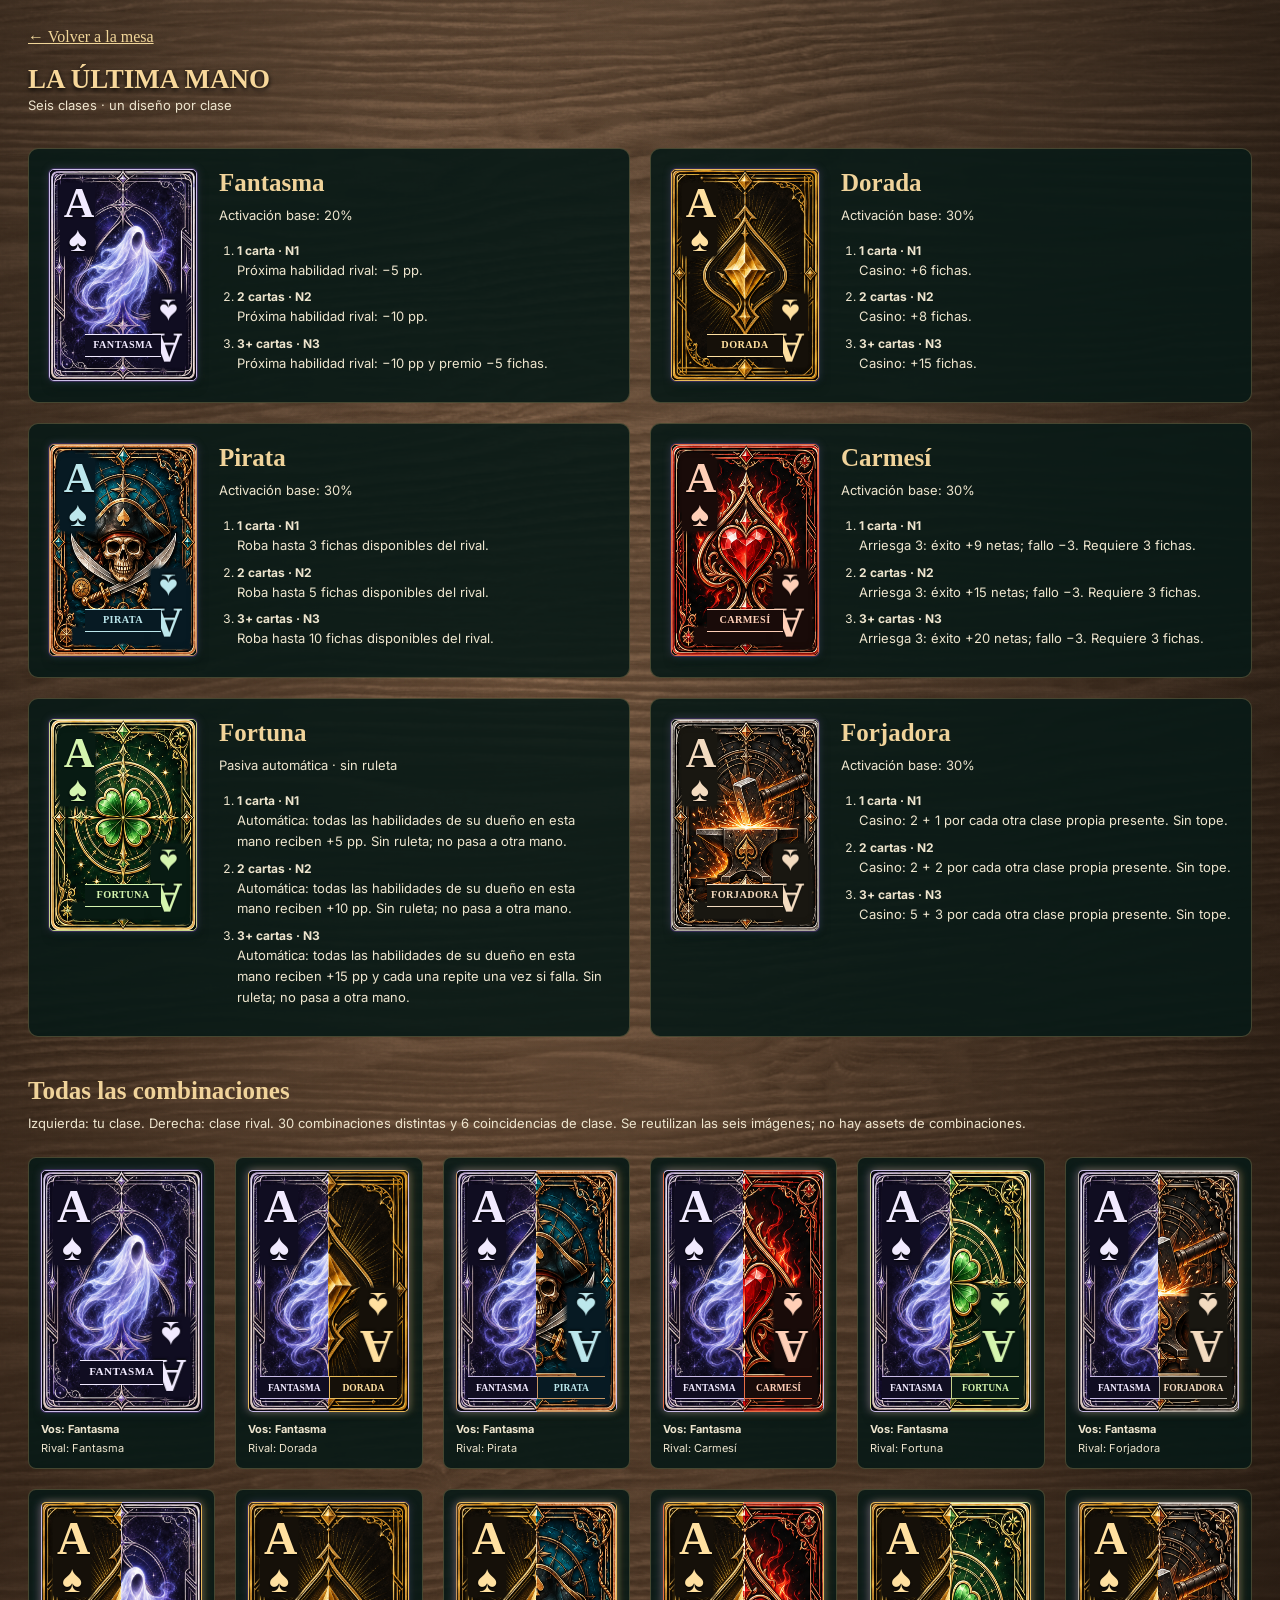
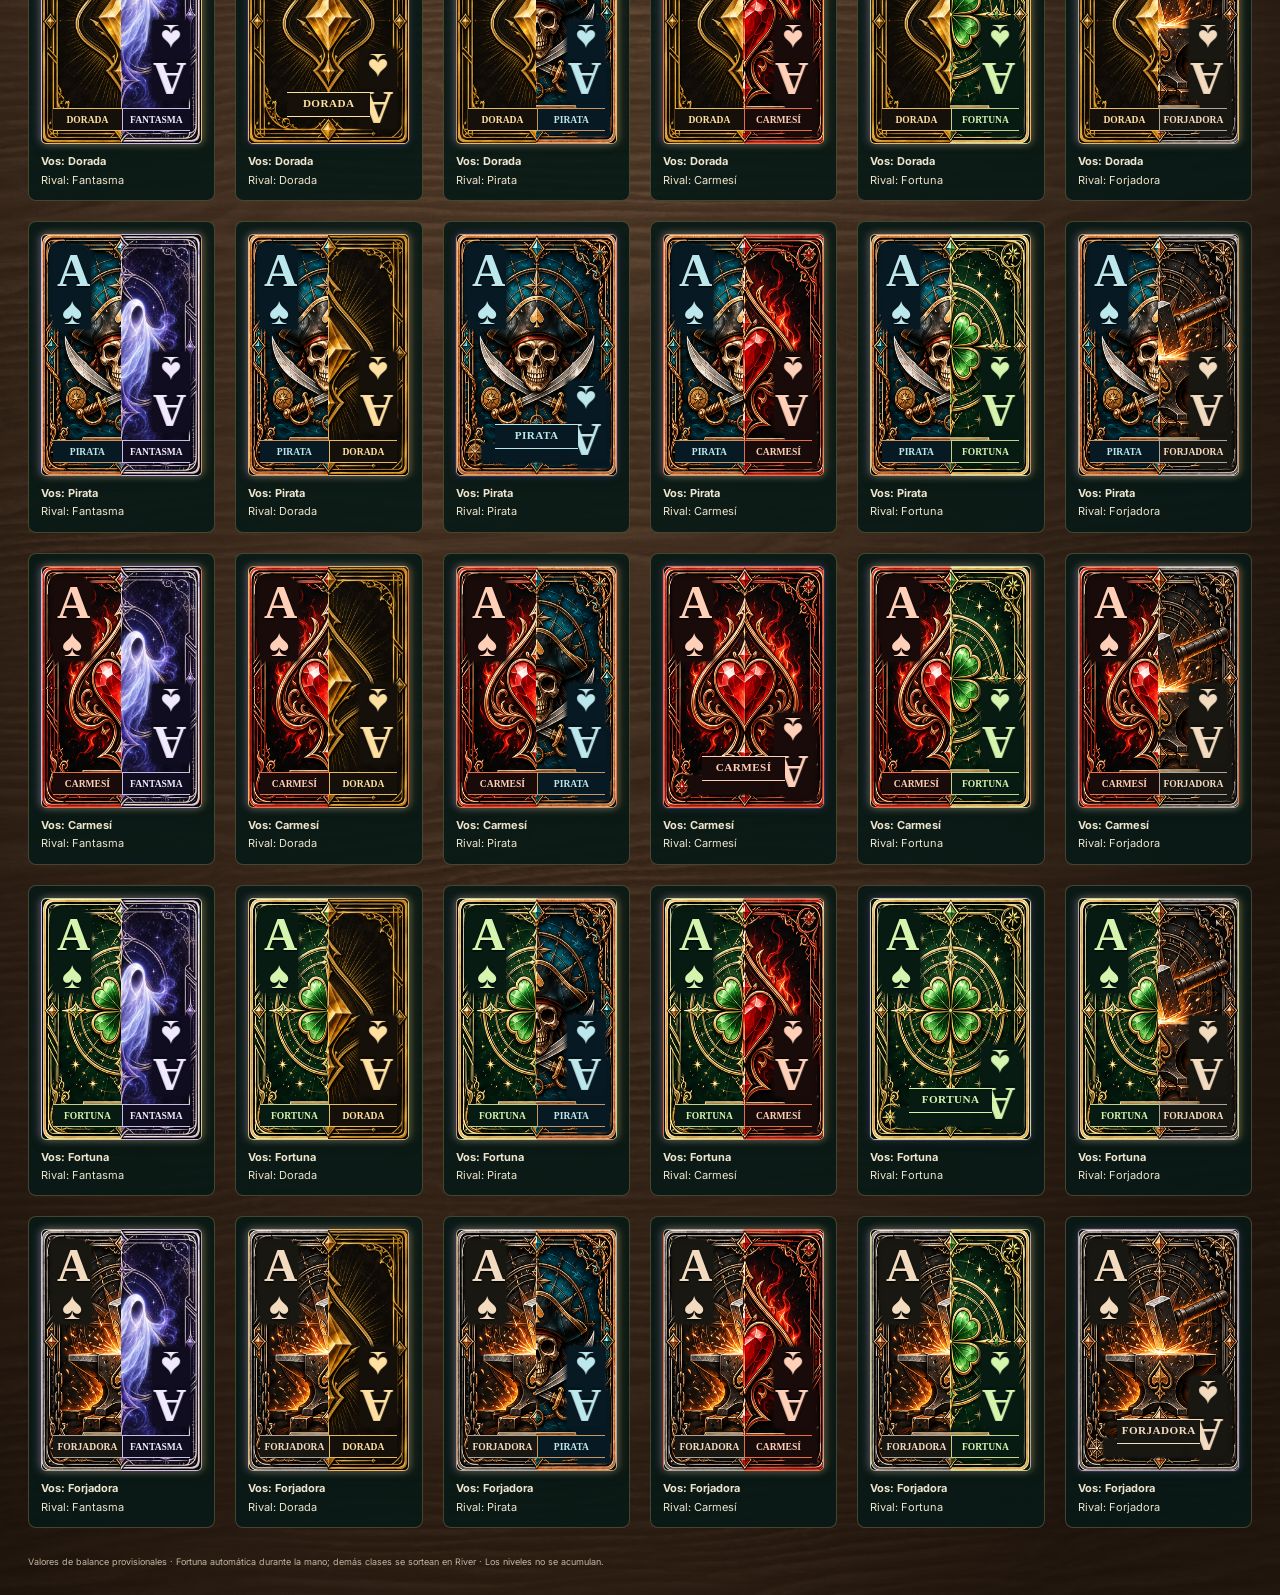
==== commit a880fa01: "Publish current web game" ====
--- a/cartas.html
+++ b/cartas.html
@@ -1,8 +1,9 @@
 <!doctype html>
-<html lang="es"><head><meta charset="UTF-8"><meta name="viewport" content="width=device-width, initial-scale=1.0"><title>Clases y combinaciones · La última mano</title>  <script type="module" crossorigin src="./assets/cards-BtcEH-jD.js"></script>
+<html lang="es"><head><meta charset="UTF-8"><meta name="viewport" content="width=device-width, initial-scale=1,viewport-fit=cover"><title>Clases y combinaciones · La última mano</title>  <script type="module" crossorigin src="./assets/cards-CriFssvS.js"></script>
   <link rel="modulepreload" crossorigin href="./assets/modulepreload-polyfill-B5Qt9EMX.js">
-  <link rel="modulepreload" crossorigin href="./assets/card-face-CkuSN0GS.js">
+  <link rel="modulepreload" crossorigin href="./assets/cards-B-PCy_CM.js">
+  <link rel="modulepreload" crossorigin href="./assets/card-face-Bl3J4Ta1.js">
+  <link rel="stylesheet" crossorigin href="./assets/cards-C-gCqPA-.css">
   <link rel="stylesheet" crossorigin href="./assets/card-face-BZyxgO-q.css">
   <link rel="stylesheet" crossorigin href="./assets/cards-DZIT4bVE.css">
-  <link rel="stylesheet" crossorigin href="./assets/style-CUenRJh-.css">
 </head><body><main id="catalog"></main></body></html>
--- a/assets/cards-C-gCqPA-.css
+++ b/assets/cards-C-gCqPA-.css
@@ -0,0 +1 @@
+@font-face{font-family:Baskerville;src:url(./LibreBaskerville-DdwRD5QR.ttf) format("truetype");font-display:swap}@font-face{font-family:Inter;src:url(./Inter-VF2RPR_K.ttf) format("truetype");font-display:swap}:root{font-family:Baskerville,Georgia,serif;color:#eee5ce;background:#302019;font-synthesis:none;--gold:#e8c17b;--ink:#173d36;--paper:#f4e8d2;--wood:url(./table_wood-BQpd_deB.jpg);letter-spacing:0}*{box-sizing:border-box}body{margin:0;min-width:320px;min-height:100vh;background:linear-gradient(#140e08a6,#1b110555),var(--wood) center/900px}button,input,select,textarea{font:inherit}button{cursor:pointer;min-height:44px;padding:10px 19px;border:1px solid #82939d;border-radius:6px;color:#f5e9d1;background:linear-gradient(#294555,#142733);box-shadow:inset 0 1px #ffffff21,0 2px 3px #0003;transition:filter .15s}button:hover:not(:disabled){filter:brightness(1.15)}button:disabled{opacity:.45;cursor:default}button:focus-visible,input:focus-visible,select:focus-visible,textarea:focus-visible,summary:focus-visible{outline:3px solid #eab858;outline-offset:3px}button svg{width:18px;height:18px;flex-shrink:0}.gold{background:linear-gradient(#f4d495,#dfb56b);border-color:#f4d59c;color:#241d14}.primary{background:linear-gradient(#2e7165,#0d4840);border-color:#94aaa0;color:#fff1d6}.paper-button{background:linear-gradient(#f7efde,#e7d7bd);color:#274b43;border-color:#bcb098}.icon-button{display:grid;place-items:center;min-width:38px;min-height:38px;padding:8px;background:transparent;color:inherit;border-color:transparent;box-shadow:none}[hidden]{display:none!important}.sr-only{position:absolute;width:1px;height:1px;padding:0;overflow:hidden;clip:rect(0,0,0,0)}h1,h2,h3,p{margin:0}p{line-height:1.5}h2,h3{font-weight:600}small{line-height:1.5}.topbar{display:flex;align-items:center;gap:22px;padding:14px 28px 12px;min-height:78px;background:linear-gradient(#100b0899,transparent)}h1{font-size:27px;text-transform:uppercase;white-space:nowrap;color:#f7d79a;text-shadow:0 2px 5px #000}.topbar>p{font-size:12px;flex:1}.topbar nav{display:flex;gap:10px}.topbar button{display:flex;align-items:center;justify-content:center;gap:8px}.game-layout{display:grid;grid-template-columns:minmax(0,1fr);gap:20px;padding:0 22px 12px;max-width:1920px;margin:auto}.game-layout.book-open{grid-template-columns:minmax(0,1fr) 410px}.table-column{min-width:0;display:flex;flex-direction:column}.table-rail{padding:19px;border:2px solid #a96932;border-radius:48%/32%;background:linear-gradient(110deg,#30190a70,#cd893228,#160b0699),var(--wood) center/650px;box-shadow:inset 0 0 0 3px #281208,inset 0 0 0 5px #c18b4b,inset 0 0 12px 9px #160b0799,0 10px 18px #0008;min-height:570px;flex:1}.felt{min-height:530px;height:100%;position:relative;display:flex;flex-direction:column;justify-content:space-between;gap:32px;padding:36px 42px;border:2px solid #d7b567;border-radius:47%/30%;background:radial-gradient(ellipse at 48% 32%,#12745d22,transparent 75%),repeating-linear-gradient(20deg,#ffffff04 0 1px,transparent 1px 3px),repeating-linear-gradient(110deg,#00000006 0 1px,transparent 1px 4px),#075341;box-shadow:inset 0 0 0 3px #052c21,inset 0 0 40px 12px #002e22cc}.seat{position:relative;z-index:1;display:flex;align-items:center;gap:24px;justify-content:center;min-width:0}.seat-info{max-width:300px;font-family:Inter,sans-serif}.seat-info h2{text-transform:uppercase;font-size:16px;margin-bottom:5px}.seat-info strong{display:block;font-size:24px;font-weight:500;margin-bottom:5px;color:#fff1d6}.rival-seat strong{color:#f6d680}.seat-info p{font-size:12px}.seat-info small{font-size:11px}.effect-copy{margin-top:7px;color:#bbd5cd}.hand{display:flex;justify-content:center;gap:10px;align-items:flex-start}.card-unit{width:88px;flex:0 0 88px;text-align:center}.playing-card{width:100%;height:123px;padding:2px;background:#f6eedc;border:1px solid #d6cbb3;border-radius:5px;box-shadow:0 3px 6px #00150f99;overflow:hidden}.playing-card img{width:100%;height:100%;object-fit:fill;filter:sepia(.09)}.rival-seat .card-unit{width:70px;flex-basis:70px}.rival-seat .playing-card{height:99px}.empty-slot{background:#023d30aa;border:1px solid #b2cec0;box-shadow:inset 0 0 5px #ffffff15;display:grid;place-items:center;font-size:23px;color:#eee}.enhanced{border:2px solid #e0bc65;box-shadow:0 0 9px #e0bc6544,0 3px 5px #00150f88}.badge{display:block;font-family:Inter,sans-serif;font-size:10px;white-space:nowrap;margin-top:4px;color:#daf0ed;background:#113e38e6;border-radius:3px;padding:2px}.gold-badge{color:#f5d790}.community{position:relative;z-index:1;text-align:center}.phase{font-family:Inter,sans-serif;font-size:13px;color:#f7d77f;margin-bottom:12px}.pot{font-size:29px;color:#f3d289;margin-top:15px;text-shadow:0 2px #002b23}.dealer{position:absolute;right:13%;bottom:22%;width:48px;height:48px;border:3px solid #f5dfac;border-radius:50%;background:linear-gradient(#fff3cf,#ddb774);box-shadow:0 4px #71522a,0 7px 5px #0005;color:#262316;font:700 10px Inter,sans-serif;display:grid;place-items:center;transform:rotate(-14deg)}.chip-pile{position:absolute;display:flex;gap:3px;pointer-events:none}.pile-left{left:3%;top:43%;transform:rotate(-8deg)}.pile-right{right:4%;top:21%;transform:rotate(13deg)}.chip-pile b{display:block;width:37px;height:27px;border:3px dashed #efe6ca;border-radius:50%;background:#ae3024;box-shadow:0 3px #6e2118,0 6px #d1b78b,0 9px #8d281b,0 12px #dec394,0 15px #7e281c,0 18px #17170c88}.chip-pile b:nth-child(2){background:#215d90;transform:translateY(-20px);box-shadow:0 3px #163d5c,0 6px #d1b78b,0 9px #244b69,0 12px #dec394,0 15px #163d5c,0 18px #151c2288}.chip-pile b:nth-child(3){background:#207344;transform:translateY(8px)}.action-bar{position:relative;z-index:2;margin:-2px 20px 0;padding:15px 18px;background:linear-gradient(#132833,#071820);border:1px solid #889b9b;border-radius:8px;box-shadow:0 6px 12px #0006}.action-bar>p{font-size:13px;color:#d4d9d5;margin-bottom:11px;white-space:pre-line}.actions{display:flex;gap:8px;align-items:stretch}.actions>button{flex:1;padding:10px 12px;white-space:nowrap}.raise-group{display:flex;min-width:0}.raise-group button{border-radius:6px 0 0 6px;white-space:nowrap;padding:10px}.raise-group input{width:68px;min-width:0;border:1px solid #778e95;border-radius:0 6px 6px 0;padding:8px;color:#f1e2ca;background:#061b26}.result-actions{display:flex;gap:10px}.result-actions button{flex:1}footer{display:flex;justify-content:space-between;font:10px Inter,sans-serif;color:#d3c6b4;padding:16px 25px 3px;gap:12px}.notebook{position:relative;align-self:start;height:calc(100vh - 100px);min-height:650px;max-height:1100px;color:#152e2a;background:repeating-linear-gradient(#87642b03 0 1px,transparent 1px 5px),linear-gradient(100deg,#d8bb8f55,transparent 7%,transparent 96%,#b5966d55),var(--paper);border:1px solid #bba075;border-right:6px double #d1b389;border-radius:8px 8px 3px 3px;box-shadow:3px 8px 18px #0008,inset 0 0 14px #fff5;display:flex;flex-direction:column}.rings{height:26px;position:absolute;left:23px;right:20px;top:-13px;display:flex;justify-content:space-between;pointer-events:none}.rings b{height:29px;width:8px;border-radius:5px;background:linear-gradient(90deg,#49301a,#cfa263 35%,#f9d593 50%,#725330 75%,#302116);box-shadow:1px 3px 2px #0007}.rings b:after{content:"";position:absolute;top:21px;width:9px;height:7px;border-radius:50%;background:#594125;z-index:-1}.book-header{display:flex;align-items:center;gap:10px;padding:27px 20px 13px}.book-header h2{text-transform:uppercase;font-size:18px;line-height:1.35;flex:1;color:#073f39}.spade{font-size:37px;color:#06483f}.book-content{overflow:auto;padding:0 24px 24px;scrollbar-color:#b99e78 transparent;scrollbar-width:thin}.book-content select{width:100%;padding:11px 12px;background:#fbf4e644;color:#18473f;border:1px solid #bfb398;border-radius:6px;font-size:16px}.book-section{padding:14px 0;border-bottom:1px solid #b7a58788}.book-section h3{font-size:16px;color:#0a5046;margin-bottom:5px}.book-section p{font-size:13px;white-space:pre-line}.known-cards{font-size:25px!important;color:#162820;margin-bottom:3px}.formula>p{font-size:19px;margin:7px 0}.formula small{font-size:11px;color:#5f6052}progress{width:100%;height:5px;accent-color:#196653;margin-top:10px}#calculation-status{font:10px Inter,sans-serif;color:#637367;margin-top:5px}.book-info{display:flex;align-items:center;gap:10px;padding:11px 0;font-size:11px}.book-info svg{flex:0 0 21px;color:#216b60}.notes-section{position:relative;padding:12px;border:1px solid #c8ad8655;background:#deb78622;border-radius:6px;margin-bottom:12px}.notes-section label{display:flex;align-items:center;gap:7px;text-transform:uppercase;font-size:12px;margin-bottom:8px}.notes-section svg{width:15px;height:15px}textarea{display:block;width:100%;height:68px;resize:vertical;max-height:180px;border:1px solid #baac94;border-radius:4px;padding:9px;color:#293d34;background:#fffcf02e;font-size:12px;line-height:1.5}textarea::placeholder{color:#726953}#practice{width:100%;font-size:14px}.practice-meta{font-size:10px!important;margin-top:7px;color:#685d48}.activity h3{font-size:13px;text-transform:uppercase;color:#704b27}.activity p{font-size:11px}.activity details{border-top:1px solid #c3b194;margin-top:9px;padding-top:9px;font-size:12px}.activity summary{cursor:pointer;padding:3px 0}.activity details div{white-space:pre-line;font:11px/1.7 Inter,sans-serif;margin-top:8px}.activity button{font-size:12px;margin-top:12px;width:100%}dialog{width:min(680px,calc(100vw - 30px));padding:0;border:6px solid #79512e;border-radius:8px;background:var(--paper);color:#233c32;box-shadow:0 18px 60px #0009;max-height:calc(100dvh - 36px)}dialog::backdrop{background:#05110fd1;-webkit-backdrop-filter:blur(2px);backdrop-filter:blur(2px)}.modal-frame{padding:22px 26px;background:repeating-linear-gradient(#8d703705 0 1px,transparent 1px 5px)}.modal-frame>header{display:flex;align-items:center;gap:15px;border-bottom:1px solid #bdab8980;margin-bottom:19px;padding-bottom:12px}.modal-frame h2{font-size:23px;color:#124e43;flex:1}.modal-frame p{font-size:14px;margin:12px 0}.modal-frame h3{font-size:17px;color:#164d41;margin-top:20px}.modal-kicker{font:12px Inter,sans-serif!important;color:#756344}.calculation{background:#fffbef66;padding:18px 0;border-block:1px solid #cbbb96;margin:18px 0;text-align:center}.calculation span{font:13px Inter,sans-serif}.calculation strong{display:block;font-size:25px;margin-top:14px}.answers{display:grid;grid-template-columns:repeat(5,minmax(0,1fr));gap:8px;margin:20px 0}.answer{padding:15px 3px;min-height:64px;font-size:17px}.answer[aria-pressed=true]{outline:3px solid #ac762d;background:#3d6259}.modal-frame .consequence{font-size:12px;color:#726447}.modal-actions{display:flex;gap:12px;margin-top:15px}.modal-actions>*{flex:1}.modal-frame #confirm-answer,.modal-frame #back-table,.modal-frame #roll{width:100%;margin-top:12px}.feedback-symbol{text-align:center;font-size:54px;color:#8e3b30}.feedback-symbol.success{color:#166d53}.menu-options{display:grid;gap:12px}.toggle{display:flex;align-items:center;gap:10px;font-size:13px;padding:10px 0}.toggle input{accent-color:#256952;width:20px;height:20px}.resolution-list{list-style:none;padding:0;margin:15px 0}.resolution-list li{display:grid;grid-template-columns:1fr auto;gap:6px;padding:9px 0;border-bottom:1px solid #c9b899;font-size:13px}.resolution-list small{grid-column:1/-1;font-size:11px;color:#695d49}.wheel{position:relative;width:250px;aspect-ratio:1;margin:25px auto;border:8px ridge #d6ac61;border-radius:50%;background:conic-gradient(#198875 var(--chance),#b75045 0);box-shadow:0 5px 8px #62421755,inset 0 0 6px #0006}.wheel-center{position:absolute;top:25%;right:25%;bottom:25%;left:25%;border:2px solid #d5bc83;border-radius:50%;background:#f7eacb;display:flex;align-items:center;justify-content:center;flex-direction:column;box-shadow:0 2px 6px #0005}.wheel-center strong{font-size:31px}.wheel-center span{font-size:12px;margin-top:8px}.needle{position:absolute;top:-16px;right:-16px;bottom:-16px;left:-16px;pointer-events:none}.needle:after{content:"";position:absolute;left:calc(50% - 11px);top:0;border-inline:11px solid transparent;border-top:28px solid #fff0b3;filter:drop-shadow(0 2px 1px #69421b)}.outcome{text-align:center;font-size:20px!important;color:#174f40}#hint-text{font-size:12px;color:#765c25}@media(min-width:1550px){.game-layout.book-open{grid-template-columns:minmax(0,1fr) 470px}.notebook{min-height:730px}.book-content{padding-inline:32px}.book-header h2{font-size:21px}.card-unit{width:100px;flex-basis:100px}.playing-card{height:140px}.felt{padding:42px 65px}.table-rail{min-height:680px}.seat-info strong{font-size:28px}}@media(max-width:1179px){.game-layout.book-open{grid-template-columns:minmax(0,1fr)}.notebook{position:fixed;inset:32px max(20px,calc((100vw - 630px)/2));height:auto;min-height:0;max-height:none;z-index:10;box-shadow:0 0 0 100vmax #031510cf}.topbar{gap:15px;padding-inline:20px}.topbar h1{font-size:24px}.topbar>p{font-size:11px}.table-rail{min-height:510px}.felt{min-height:470px;gap:22px;padding:25px 55px}.book-content{padding:0 30px 25px}.book-header h2{font-size:21px}}@media(max-width:700px){.topbar{flex-wrap:wrap;padding:16px 14px 10px;gap:9px}.topbar h1{font-size:21px;flex:1}.topbar>p{order:3;flex-basis:100%;font-size:10px}.topbar nav{gap:6px}.topbar button{padding:9px;min-width:40px}.topbar button span{display:none}.game-layout{padding:0 8px 12px}.table-rail{padding:10px;border-radius:44%/19%;min-height:480px}.felt{padding:28px 12px;min-height:455px;border-radius:44%/18%;gap:27px}.seat{gap:13px}.seat-info{max-width:180px}.seat-info strong{font-size:18px}.seat-info h2{font-size:12px}.seat-info p{font-size:10px}.seat-info small{display:none}.hand{gap:5px}.card-unit{width:52px;flex-basis:52px}.playing-card{height:74px}.rival-seat .card-unit{width:43px;flex-basis:43px}.rival-seat .playing-card{height:61px}.board{gap:6px}.board .card-unit{width:51px;flex-basis:51px}.badge{font-size:8px;padding:1px}.phase{font-size:11px;margin-bottom:9px}.pot{font-size:24px;margin-top:13px}.chip-pile{transform:scale(.55)}.pile-left{left:-25px;top:32%}.pile-right{right:-18px;top:59%}.dealer{right:6%;bottom:25%;width:32px;height:32px;font-size:7px}.action-bar{margin:0 2px;padding:12px 10px}.action-bar>p{font-size:11px}.actions{display:grid;grid-template-columns:repeat(3,minmax(0,1fr));gap:7px}.actions>button{font-size:12px;padding:9px 5px}.raise-group{grid-column:span 2}.raise-group button{flex:1;font-size:12px}.raise-group input{width:65px}.result-actions{flex-wrap:wrap}.result-actions button{font-size:13px}.notebook{top:22px;right:10px;bottom:10px;left:10px;border-right-width:3px}.book-header{padding:24px 14px 12px;gap:7px}.book-header h2{font-size:17px}.book-content{padding:0 20px 24px}.spade{font-size:28px}.rings{left:15px;right:15px}.rings b{width:6px}.modal-frame{padding:15px}.modal-frame h2{font-size:20px}.modal-frame p{font-size:12px}.answers{grid-template-columns:repeat(3,minmax(0,1fr));gap:8px}.answer{font-size:15px;min-height:50px}.calculation strong{font-size:21px}.modal-actions{flex-wrap:wrap}.modal-actions button{font-size:12px;padding-inline:10px}.wheel{width:210px}footer{font-size:8px;padding:13px 7px}.notebook .book-content select{font-size:15px}}@media(prefers-reduced-motion:reduce){*,*:before,*:after{animation-duration:.01ms!important;transition:none!important;scroll-behavior:auto!important}}.book-header{flex-shrink:0}.book-content{min-height:0}@media(max-width:1179px){.notebook{height:calc(100dvh - 64px)}}@media(max-width:700px){.notebook{height:calc(100dvh - 32px)}}@media(max-width:700px),(pointer:coarse){button,a,input,select,textarea{touch-action:manipulation}input:not([type=checkbox]):not([type=range]),select,textarea{font-size:16px}.topbar button,.book-header .icon-button,.modal-frame .icon-button{min-width:44px;width:auto;min-height:44px}.notes-section .notes-modes button,.notes-section .drawing-toolbar button,.activity button,.modal-actions button,.menu-options button,.wheel-actions button,.result-actions button,.raise-group button,.raise-group input{min-height:44px}.notes-section textarea,.book-content select{font-size:16px}.motion-switch,.toggle,.casino-options label{min-height:44px}.activity summary{min-height:44px;display:flex;align-items:center}.casino-app .gallery-arrow{width:44px;min-width:44px;min-height:52px}.casino-app .home-secondary button,.casino-app .home-secondary a,.casino-app .mission-practice{min-height:44px;display:inline-flex;align-items:center;justify-content:center}#catalog header a{display:inline-flex;align-items:center;min-height:44px}.duel-frame{height:100dvh}.dpad,.dpad button{touch-action:none}.casino-app .room-controls{left:calc(10px + env(safe-area-inset-left));bottom:calc(10px + env(safe-area-inset-bottom))}.casino-app .dpad{grid-template-columns:repeat(3,48px);gap:4px}.casino-app .dpad button{min-width:48px;min-height:48px;padding:8px}.casino-app .room-bottom{left:calc(178px + env(safe-area-inset-left));right:calc(10px + env(safe-area-inset-right));bottom:calc(10px + env(safe-area-inset-bottom));gap:6px}.casino-app .room-bottom p{font-size:11px;overflow-wrap:anywhere}.casino-app #casino-notice{bottom:calc(126px + env(safe-area-inset-bottom));width:max-content;max-width:calc(100vw - 32px);pointer-events:none}.casino-app .room-header{display:grid;grid-template-columns:minmax(0,1fr) auto auto;gap:6px 8px;top:calc(8px + env(safe-area-inset-top));left:calc(8px + env(safe-area-inset-left));right:calc(8px + env(safe-area-inset-right));padding:8px 10px}.casino-app .room-header .room-progress{margin:0;font-size:10px}.casino-app .room-header h1{font-size:18px}.casino-app .room-header h1 span{font-size:11px;margin-left:4px}.casino-app .room-header>button{min-height:44px;min-width:44px;font-size:11px;padding:7px}.casino-app .room-passive{grid-column:1/-1;font-size:10px}#casino-dialog{padding:20px;max-height:calc(100dvh - 24px - env(safe-area-inset-top) - env(safe-area-inset-bottom))}.home-panel{padding-bottom:calc(24px + env(safe-area-inset-bottom))}.character-select{padding-bottom:calc(24px + env(safe-area-inset-bottom));padding-inline:max(16px,env(safe-area-inset-left)) max(16px,env(safe-area-inset-right))}.topbar{padding-top:calc(10px + env(safe-area-inset-top));padding-inline:max(12px,env(safe-area-inset-left)) max(12px,env(safe-area-inset-right))}.game-layout{padding-bottom:calc(12px + env(safe-area-inset-bottom));padding-inline:max(8px,env(safe-area-inset-left)) max(8px,env(safe-area-inset-right))}#catalog{padding-inline:max(18px,env(safe-area-inset-left)) max(18px,env(safe-area-inset-right))}.notebook{top:calc(21px + env(safe-area-inset-top));bottom:calc(10px + env(safe-area-inset-bottom));left:max(10px,env(safe-area-inset-left));right:max(10px,env(safe-area-inset-right));height:calc(100dvh - 31px - env(safe-area-inset-top) - env(safe-area-inset-bottom))}.notebook #practice{min-height:44px}}@media(max-height:500px)and (pointer:coarse){.casino-app .room-passive{display:none}.casino-app .room-header{padding-block:5px}.casino-app .room-bottom{left:calc(178px + env(safe-area-inset-left))}.casino-app .room-bottom button.ornate{min-height:48px}.casino-app .room-bottom p{padding:8px}.home-scenery{min-height:150px}}@media(max-width:360px){.casino-app .character-gallery{gap:4px}.casino-app .character-grid{gap:12px 8px}.casino-app .character-select{padding-inline:10px}.casino-app .room-header .casino-kicker{font-size:7px;letter-spacing:.12em}.casino-app .room-header h1 span{display:block;margin:2px 0 0}.casino-app .room-bottom button.ornate{padding-inline:12px;font-size:11px}}
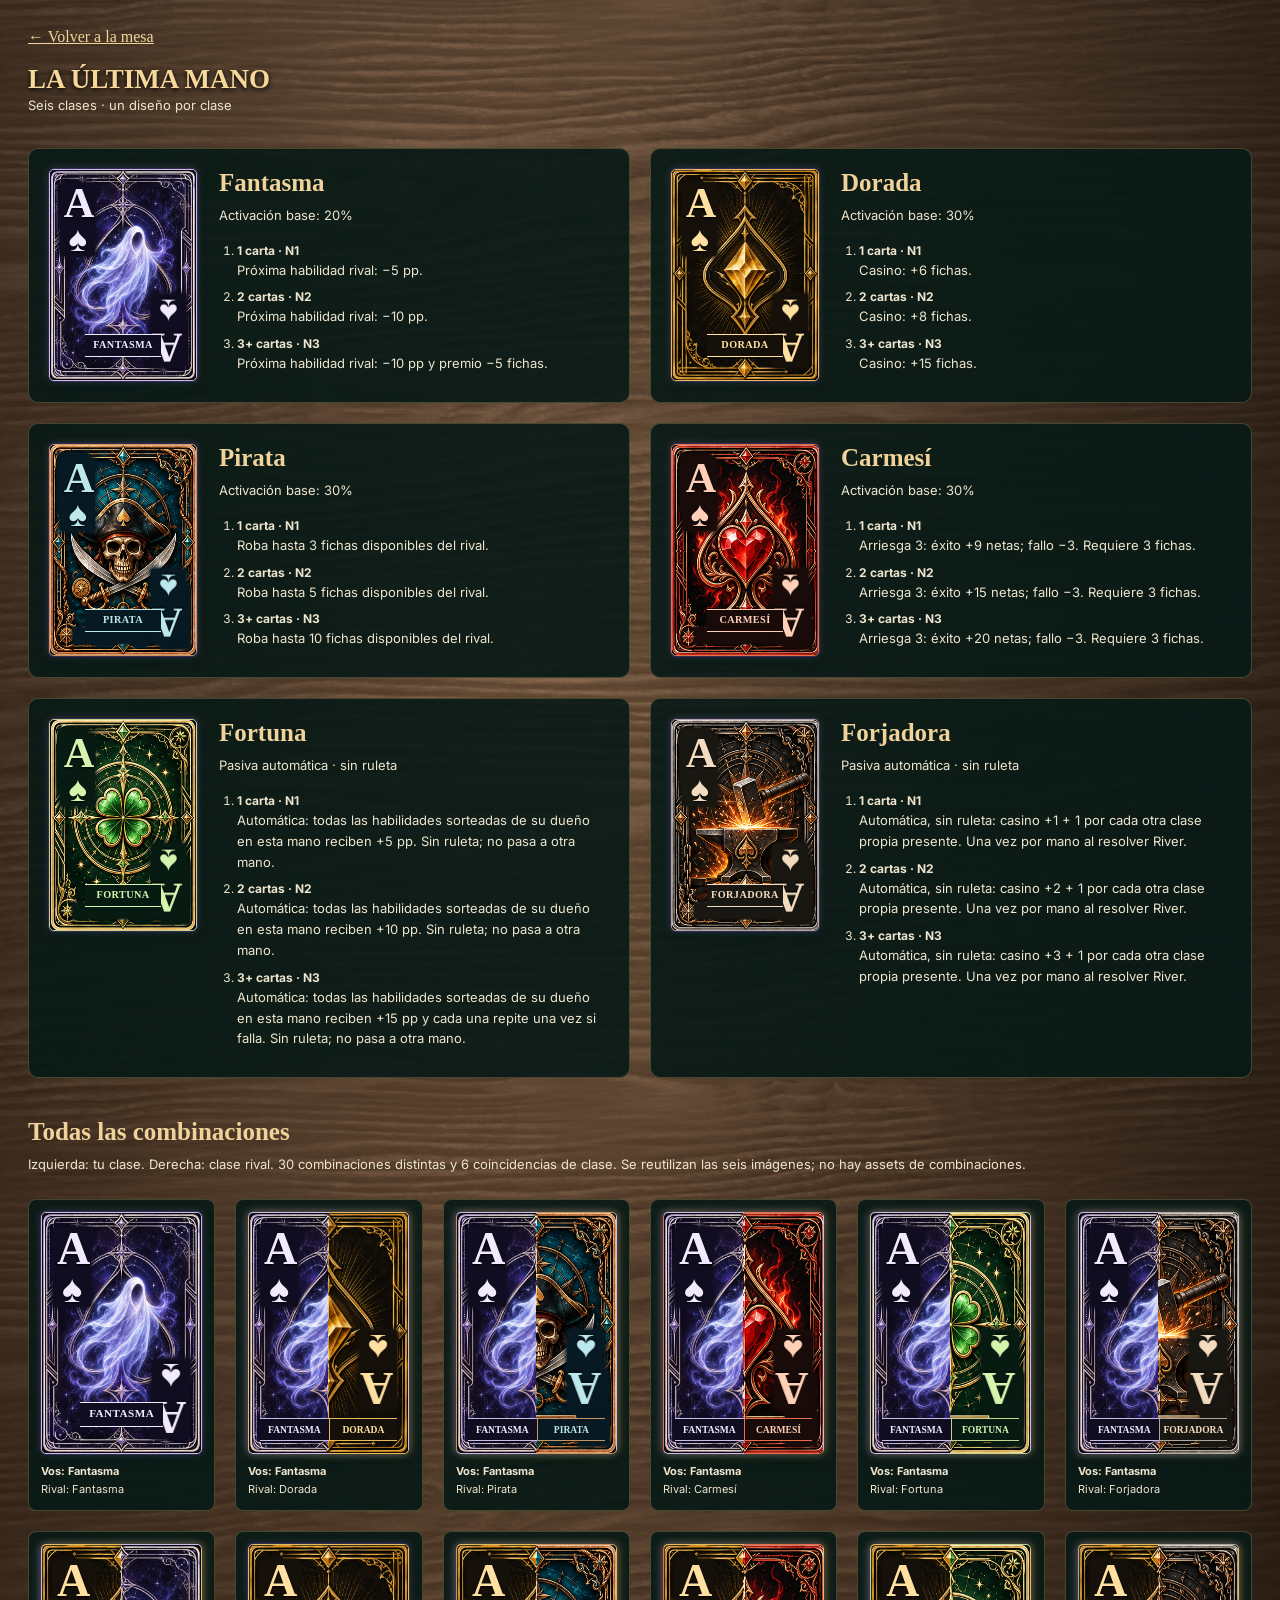
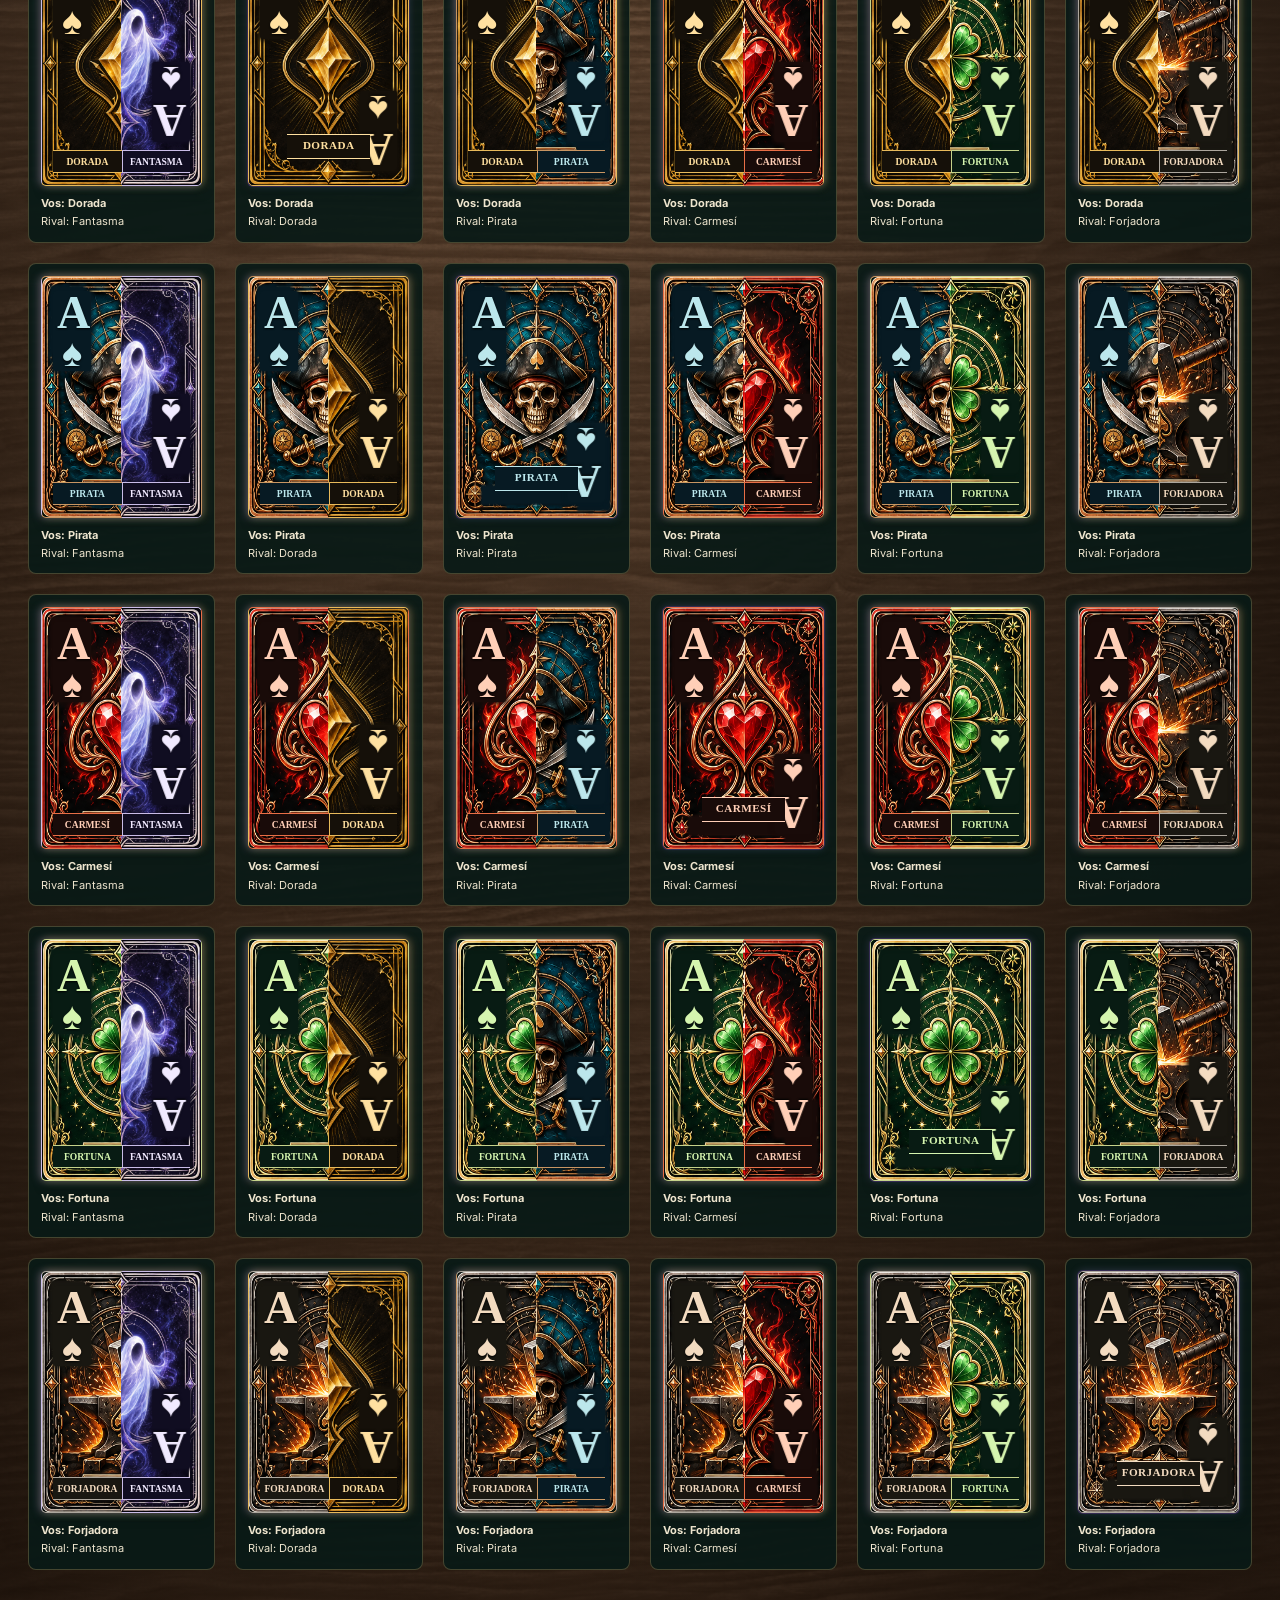
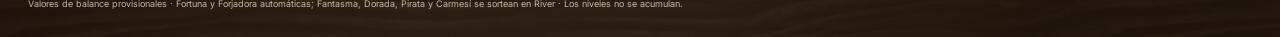
==== commit 93ff842f: "Publish current web game" ====
--- a/cartas.html
+++ b/cartas.html
@@ -1,9 +1,9 @@
 <!doctype html>
-<html lang="es"><head><meta charset="UTF-8"><meta name="viewport" content="width=device-width, initial-scale=1,viewport-fit=cover"><title>Clases y combinaciones · La última mano</title>  <script type="module" crossorigin src="./assets/cards-CriFssvS.js"></script>
+<html lang="es"><head><meta charset="UTF-8"><meta name="viewport" content="width=device-width, initial-scale=1,viewport-fit=cover"><title>Clases y combinaciones · La última mano</title>  <script type="module" crossorigin src="./assets/cards-Drf9hWf_.js"></script>
   <link rel="modulepreload" crossorigin href="./assets/modulepreload-polyfill-B5Qt9EMX.js">
-  <link rel="modulepreload" crossorigin href="./assets/cards-B-PCy_CM.js">
-  <link rel="modulepreload" crossorigin href="./assets/card-face-Bl3J4Ta1.js">
+  <link rel="modulepreload" crossorigin href="./assets/cards-BxZgVDCg.js">
+  <link rel="modulepreload" crossorigin href="./assets/card-face-CesDYgKi.js">
   <link rel="stylesheet" crossorigin href="./assets/cards-C-gCqPA-.css">
-  <link rel="stylesheet" crossorigin href="./assets/card-face-BZyxgO-q.css">
+  <link rel="stylesheet" crossorigin href="./assets/card-face-B5n8YTzB.css">
   <link rel="stylesheet" crossorigin href="./assets/cards-DZIT4bVE.css">
 </head><body><main id="catalog"></main></body></html>
--- a/assets/card-face-B5n8YTzB.css
+++ b/assets/card-face-B5n8YTzB.css
@@ -0,0 +1 @@
+:root{--gold: #f1cd84;--paper: #f2e5ce;--ink: #123f38}body{background:radial-gradient(ellipse at 42% 20%,#75462324,#100904c9 85%),linear-gradient(12deg,#391a0870,#23150b22),var(--wood) center / 1100px}.topbar{min-height:56px;padding:7px 24px 9px 30px;gap:20px;background:linear-gradient(#120b09db,#21120970,transparent)}.topbar h1{font-size:25px;font-weight:500}.topbar>p{font:12px Inter,sans-serif;border-left:1px solid #bba17277;padding-left:18px}.topbar button{min-height:38px;padding:7px 17px;font-size:13px}.topbar button svg{width:16px;height:16px}.topbar .gold{box-shadow:inset 0 1px #ffe7b2,0 3px 12px #0007}.game-layout{padding:12px 24px 18px;gap:24px;max-width:2000px;overflow:clip}.game-layout.book-open{grid-template-columns:minmax(0,1fr) 456px}.table-column{height:auto;min-height:calc(100dvh - 66px);position:relative}.table-rail{width:min(100%,1180px);margin-inline:auto;padding:16px;min-height:0;flex:none;border:2px solid #ba7c45;border-radius:50%;background:linear-gradient(170deg,#a04a2480,#4d241250 36%,#b75c2180 78%,#210b08aa),var(--wood) center / 800px;background-blend-mode:multiply;box-shadow:inset 0 2px 1px #f0b373,inset 0 5px 2px #3e190f,inset 0 8px 2px #a75d2f,inset 0 11px 6px #30160ac7,inset 0 -5px 2px #d59a52,inset 0 -10px 5px #231108,0 8px #27130e,0 13px 2px #985a30,0 23px 24px #000a}.felt{min-height:clamp(440px,calc(100dvh - 300px),560px);height:auto;padding:24px 36px 30px;gap:12px;border-radius:50%;border:2px solid #c89b45;background:radial-gradient(ellipse at 46% 35%,#1a926437,#00190d55),url(./table_fabric-DXHAnNNd.jpg) center / 380px,linear-gradient(#006b4d,#00513b);background-blend-mode:normal,soft-light,normal;box-shadow:inset 0 0 0 4px #083226,inset 0 0 0 5px #f4cd6740,inset 0 12px 24px #001a15d9,inset 0 -5px 20px #001f17b0,0 1px 2px #ffe2a1}.seat{justify-content:flex-start;gap:24px;margin-left:20px}.seat-info{max-width:340px;text-shadow:0 2px 3px #001d17aa}.seat-info h2{font:600 15px Inter,sans-serif;margin-bottom:4px}.seat-info strong{font:500 27px Inter,sans-serif;margin-bottom:4px}.rival-seat strong{color:#f2d17e}.seat-info p{font-size:12px;line-height:1.45}.seat-info small{font-size:11px;color:#d7e4d9}.effect-copy{max-width:320px;font-size:11px!important;color:#c6e0d0}.community{margin-top:0}.phase{font-size:13px;margin-bottom:13px}.pot{font-size:30px;color:#f6d989;margin-top:13px}.hand{gap:9px}.card-unit{width:82px;flex-basis:82px}.playing-card{height:114px;border-radius:5px;padding:1px;box-shadow:1px 4px 2px #001c1690,3px 8px 12px #00181180}.playing-card img{filter:sepia(.17) saturate(.9)}.playing-card{perspective:800px}.card-turn{position:relative;width:100%;height:100%;transform-style:preserve-3d}.card-turn img{backface-visibility:hidden}.card-turn:after{content:"";position:absolute;top:0;right:0;bottom:0;left:0;border:6px double #ede5cc;border-radius:3px;background:repeating-conic-gradient(from 45deg,#eae4cd 0,#eae4cd 25%,#284675 0,#284675 50%) 0 0 / 6px 6px;box-shadow:inset 0 0 0 2px #203758;transform:rotateY(180deg);backface-visibility:hidden}.rival-seat .card-unit{width:72px;flex-basis:72px}.rival-seat .playing-card{height:100px}.empty-slot{background:linear-gradient(125deg,#002f2977,#07574755);border-color:#a9c6b2cc;box-shadow:inset 0 0 0 1px #cae8d015,0 1px 2px #002519}.badge{background:#032e25b0;border:1px solid #9eaf7a44;color:#d9eddc;margin-top:3px}.gold-badge{color:#f8d581}.dealer{right:17%;bottom:15%;width:53px;height:53px;border:2px solid #f4daa5;font-size:10px;background:radial-gradient(circle at 35% 25%,#fff4d2,#e8c58a 75%);box-shadow:1px 4px #967143,2px 7px 8px #00181199}.chip-pile{z-index:0;width:158px;height:92px;opacity:.98;position:absolute;display:block;filter:drop-shadow(4px 8px 4px #00130dac)}.pile-left{left:-3%;top:41%;transform:rotate(-17deg)}.pile-right{right:15%;top:9%;transform:rotate(9deg)}.chip-pile b{--chip: #af201b;--chip-mark: #f4dfb8;position:absolute;width:43px;height:52px;left:0;top:20px;background:none;border:0;box-shadow:none}.chip-pile b:nth-child(2){--chip: #20426e;left:43px;top:8px;transform:none;background:none;box-shadow:none}.chip-pile b:nth-child(3){--chip: #e5d2a2;--chip-mark: #59452c;left:86px;top:23px;transform:none;background:none}.chip-pile b:nth-child(4){--chip: #1f201d;left:29px;top:43px}.chip-pile b:nth-child(5){--chip: #165734;left:109px;top:56px}.chip-pile i{position:absolute;inset:auto 0 calc(var(--level) * 4px);height:29px;border:3px dashed var(--chip-mark);border-radius:50%;background:radial-gradient(ellipse at 40% 25%,#fff9cd35,transparent 65%),var(--chip);box-shadow:inset 0 0 0 2px var(--chip),inset 0 0 0 3px var(--chip-mark),0 2px 0 var(--chip),0 3px #181c13}.chip-pile i:after{content:"";position:absolute;top:6px;right:10px;bottom:6px;left:10px;border:1px dotted var(--chip-mark);border-radius:50%}.table-deck{position:absolute;width:67px;height:94px;right:5%;top:44%;border:5px solid #f3e5c7;border-radius:4px;transform:rotate(-28deg);background:repeating-conic-gradient(#e2dcc2 0,#e2dcc2 25%,#274774 0,#274774 50%) 0 0 / 5px 5px;box-shadow:1px 2px #98886a,2px 4px #eee0be,3px 6px #99876b,4px 8px #eddfbf,5px 10px #8e7b5f,5px 14px 8px #00170fb0}.playing-card:has(img[alt="Privada oculta del rival"]){position:relative}.playing-card:has(img[alt="Privada oculta del rival"]):after{content:"";position:absolute;top:5px;right:5px;bottom:5px;left:5px;border:3px double #ede5cc;border-radius:2px;background:repeating-conic-gradient(from 45deg,#eae4cd 0,#eae4cd 25%,#284675 0,#284675 50%) 0 0 / 6px 6px;box-shadow:inset 0 0 0 2px #203758,inset 0 0 0 4px #e6dcc4}.action-bar{width:min(calc(100% - 20px),1120px);margin:14px auto 0;padding:13px 16px 15px;background:linear-gradient(110deg,#142630f5,#07151cf7);border-color:#7c9b99;box-shadow:inset 0 1px #b4d4ca30,0 5px #241812,0 9px 16px #0008}.action-bar>p{font:12px/1.5 Inter,sans-serif;margin-bottom:10px}.actions{gap:8px}.actions>button{min-height:44px;font-size:14px}.raise-group input{width:80px;font:16px Inter,sans-serif}.raise-group button{font-size:14px}footer{padding:14px 30px 0;font-size:9px;color:#c2b8a3}.notebook{z-index:3;margin-top:6px;height:calc(100dvh - 76px);min-height:0;max-height:none;border:1px solid #b99763;border-right:6px double #d0af78;border-radius:8px;background:repeating-linear-gradient(0deg,#86633105 0 1px,transparent 1px 4px),linear-gradient(90deg,#ba895431,transparent 10%,#fff9e838 65%,#b78b5424),#f2e6d1;box-shadow:inset 0 0 18px #a27d4040,0 0 0 3px #392518,0 0 0 5px #9d6e3d,-6px 6px 20px #0008}.rings{top:-11px;height:26px;left:22px;right:22px}.rings b{width:7px;height:27px;transform:rotate(5deg);border:1px solid #916a3b;box-shadow:2px 3px 2px #3d251aaa}.book-header{padding:25px 18px 12px 24px;gap:8px}.book-header h2{font-size:17px;line-height:1.25;font-weight:700;color:#123f38}.spade{font-size:31px}.book-header .icon-button{min-width:28px;width:28px;min-height:30px;padding:4px}.book-content{padding:0 24px 22px 27px}.book-content select{padding:10px 12px;font-size:15px;background:linear-gradient(#fffaf02e,#c6b28c15);border-color:#b9aa91;box-shadow:inset 0 1px #ffffe0a0}.book-section{padding:10px 0;border-color:#b8a27e80}.book-section h3{margin-bottom:4px;font-size:15px;color:#163f36}.book-section p{font-size:12px;line-height:1.45}.known-cards{font-size:22px!important}.formula>p{font-size:17px;margin:4px 0}.formula small{font-size:10px}.book-info{border:1px solid #b7a68780;border-radius:4px;padding:8px 10px;margin:10px 0;font-size:11px}.notes-section{border:0;border-top:1px solid #bd9f7555;padding:9px 0 0;background:none;border-radius:0;margin-bottom:9px}.notes-section label{font-size:11px}.notes-section textarea{height:58px;background:#fffaf026;box-shadow:inset 0 1px 4px #755b2212}.notes-section:after{content:"";position:absolute;width:8px;height:101px;right:-14px;top:-8px;transform:rotate(20deg);border-radius:2px 2px 0 0;background:linear-gradient(#b84838 0 9%,#d7cabc 9% 14%,transparent 14%),linear-gradient(90deg,#985011,#ffcf53 35%,#e6a92b 62%,#a56418);box-shadow:2px 2px 2px #725b4160;pointer-events:none}.notes-section:before{content:"";position:absolute;right:6px;top:87px;border-inline:4px solid transparent;border-top:13px solid #665341;transform:rotate(20deg);pointer-events:none}#practice{min-height:38px;padding:8px;font-size:13px;box-shadow:inset 0 1px #bbdac260,0 2px 2px #65492b30}.practice-meta{font-size:9px!important}.notebook-tools{display:grid;grid-template-columns:minmax(0,1fr) auto;align-items:center;gap:12px}.motion-switch{display:flex;align-items:center;gap:7px;font-size:10px;cursor:pointer}.motion-switch input{-webkit-appearance:none;-moz-appearance:none;appearance:none;width:31px;height:18px;margin:0;border:1px solid #6d766e;border-radius:10px;background:#8c9089;position:relative;cursor:pointer;flex-shrink:0}.motion-switch input:after{content:"";position:absolute;width:14px;height:14px;top:1px;left:1px;border-radius:50%;background:#fff4de;box-shadow:0 1px 2px #0004}.motion-switch input:checked{background:#176754}.motion-switch input:checked:after{left:14px}.activity{padding-top:10px}.activity h3{font-size:12px}.activity p{font-size:10px}.activity details{margin-top:6px;padding-top:6px}dialog{width:min(660px,calc(100vw - 32px));border:12px ridge #9b5a2c;border-radius:8px;background:#eddbb9;box-shadow:0 0 0 2px #4b240e,0 0 0 4px #daa367,inset 0 0 0 2px #f4d493,0 18px 40px #0009}dialog::backdrop{background:#001d163d;-webkit-backdrop-filter:brightness(.72);backdrop-filter:brightness(.72)}.modal-frame{padding:23px 27px 25px;background:radial-gradient(ellipse at 50% 25%,#fff9e96b,transparent 80%),repeating-linear-gradient(0deg,#957d4706 0 1px,transparent 1px 3px),#f2e4c9;box-shadow:inset 0 0 22px #a3794040}.modal-frame>header{position:relative;justify-content:center;border:0;margin-bottom:10px;padding:0 24px}.modal-frame h2{text-align:center;font-size:27px;color:#161e19;line-height:1.25}.modal-frame>header .icon-button{position:absolute;top:-13px;right:-18px;color:#795b36}.modal-kicker{text-align:center;color:#52452e}.wheel{width:280px;margin:20px auto;border:7px ridge #e2b55d;box-shadow:0 0 0 1px #825422,0 0 0 3px #e5bd70,0 7px 13px #69431c60,inset 0 0 20px #3a221e80;background:conic-gradient(#079b81 var(--chance),#d15c45 0)}.wheel:before{content:"";position:absolute;top:6px;right:6px;bottom:6px;left:6px;border-radius:50%;background:repeating-conic-gradient(from 0deg,#ffe4b2a0 0deg .5deg,transparent .5deg 6deg);mask:radial-gradient(transparent 64%,#000 65%);pointer-events:none}.wheel-center{top:25%;right:25%;bottom:25%;left:25%;border:1px solid #d6b16a;color:#0e211c;background:radial-gradient(circle at 35% 20%,#fff7e1,#ebd6ae);box-shadow:0 4px 8px #563b2580,inset 0 1px #fff6de}.wheel-center strong{font-size:41px}.wheel-center span{font:13px Inter,sans-serif;margin-top:1px}.needle:after{border-top-color:#fbd07d;filter:drop-shadow(0 2px 2px #684423)}.outcome{font:600 22px Inter,sans-serif!important;color:#076653}.modal-actions .primary{border:2px solid #d9ac60;box-shadow:inset 0 0 0 1px #d7eee145,0 2px 2px #73512244}.resolution-scene{text-align:center}.modal-frame .resolution-owner{font:600 19px Baskerville,Georgia,serif;margin:5px 0;color:#20261c}.modal-frame .resolution-formula{font:13px/1.5 Inter,sans-serif;margin:8px 0;color:#343c32}.wheel-stage{position:relative;display:flow-root}.wheel-stage .chip-pile{z-index:1;transform:scale(.7);transform-origin:bottom left;top:auto;bottom:10px}.wheel-chips-left{left:-2px}.wheel-chips-right{right:-50px}.wheel-legend{display:flex;justify-content:center;gap:22px;font:13px Inter,sans-serif}.wheel-legend span{display:flex;align-items:center;gap:7px}.wheel-legend i{width:16px;height:16px;border-radius:50%;border:1px solid #73562e55;box-shadow:inset 0 2px 3px #fff5}.legend-success{background:#079b81}.legend-failure{background:#d15c45}.outcome.is-failure{color:#9e382b}.wheel-actions{flex-direction:column-reverse;gap:5px}#skip-wheel{min-height:46px;font-size:17px}#pause-wheel{background:none;border-color:transparent;box-shadow:none;min-height:30px;padding:4px;font-size:12px}@media(min-width:701px){.modal-frame:has(.resolution-scene){padding:14px 24px}.modal-frame:has(.resolution-scene) h2{font-size:25px}.modal-frame .resolution-owner{font-size:18px;margin-block:3px}.modal-frame .resolution-formula{font-size:12px;margin-block:6px}.resolution-scene .wheel{width:250px;margin-block:12px}.resolution-scene .outcome{margin-block:8px}.wheel-actions{margin-top:10px}.wheel-actions #pause-wheel{min-height:26px}body:has(dialog[open] .resolution-scene) .notebook{background:linear-gradient(130deg,#152722,#07110f 65%);color:#e8e3d4;border-color:#9f7344}body:has(dialog[open] .resolution-scene) .notebook :is(h2,h3,.spade){color:#e3bc76}body:has(dialog[open] .resolution-scene) .notebook :is(p,small,#calculation-status){color:#e3e0d4}body:has(dialog[open] .resolution-scene) .notebook :is(select,textarea){color:#e8e3d4;background:#0b1615}body:has(dialog[open] .resolution-scene) .rings{opacity:0}}@media(min-width:1550px){.game-layout.book-open{grid-template-columns:minmax(0,1fr) 460px}.felt{padding-inline:36px}.card-unit{width:94px;flex-basis:94px}.playing-card{height:132px}.notebook{min-height:0}.book-header h2{font-size:20px}}@media(max-width:1179px){.game-layout.book-open{grid-template-columns:minmax(0,1fr)}.topbar{padding-inline:20px}.table-column{min-height:610px}.table-rail{width:100%;margin-inline:auto}.felt{padding:24px 36px 30px}.notebook{position:fixed;inset:24px max(20px,calc((100vw - 580px)/2));margin:0;height:calc(100dvh - 48px);z-index:10;box-shadow:0 0 0 100vmax #001810b8,0 0 0 4px #87582f}.book-header h2{font-size:20px}.book-content{padding-inline:27px}.book-section p{font-size:13px}.chip-pile{transform:scale(.85)}}@media(max-width:700px){.topbar{min-height:78px;padding:10px 12px;gap:8px}.topbar h1{font-size:18px}.topbar>p{font-size:9px;border:0;padding:0}.topbar button{min-width:36px;min-height:38px;padding:8px}.game-layout{padding:0 0 10px}.table-column{height:auto;min-height:0}.table-rail{width:100%;margin-inline:0;border-radius:46%/20%;padding:12px;min-height:520px}.felt{min-height:492px;border-radius:45%/19%;padding:30px 18px 38px;gap:27px}.seat{margin-left:12px;gap:13px}.seat-info{max-width:175px}.seat-info h2{font-size:11px}.seat-info strong{font-size:19px}.seat-info p{font-size:10px}.effect-copy{font-size:9px!important;max-width:167px}.card-unit{width:51px;flex-basis:51px}.playing-card{height:72px}.rival-seat .card-unit{width:45px;flex-basis:45px}.rival-seat .playing-card{height:63px}.board{gap:7px}.board .card-unit{width:51px;flex-basis:51px}.badge{font-size:8px;padding:1px 0}.phase{font-size:11px}.pot{font-size:25px}.dealer{right:5%;bottom:23%;width:32px;height:32px;font-size:7px}.chip-pile,.table-deck{display:none}.action-bar{margin:-10px 10px 0;padding:12px}.action-bar>p{font-size:10px}.actions>button,.raise-group button{font-size:12px;padding-inline:5px}.raise-group input{width:72px}footer{font-size:8px;padding:12px 13px 0}.notebook{top:21px;right:10px;bottom:10px;left:10px;height:calc(100dvh - 31px)}.book-header{padding:24px 12px 12px 19px}.book-header h2{font-size:16px}.book-content{padding:0 20px 20px}.notebook-tools{grid-template-columns:1fr;gap:7px}.motion-switch{justify-content:flex-end}.spade{font-size:28px}.rings{left:17px;right:17px}dialog{border-width:7px;width:calc(100vw - 26px);max-height:calc(100dvh - 34px)}.modal-frame{padding:19px 15px}.modal-frame h2{font-size:21px}.modal-frame>header{padding-inline:9px}.modal-frame>header .icon-button{right:-11px;top:-14px}.modal-frame p{font-size:12px}.wheel{width:220px;margin:20px auto}.wheel-center strong{font-size:32px}.wheel-center span{font-size:11px}.outcome{font-size:18px!important}.modal-frame .resolution-owner{font-size:15px}.modal-frame .resolution-formula{font-size:11px}.wheel-legend{gap:12px;font-size:11px}.wheel-legend i{width:12px;height:12px}}@media(max-height:720px)and (min-width:701px){.modal-frame{padding-block:16px}.modal-frame h2{font-size:23px}.modal-frame p{margin-block:8px}.wheel{width:230px;margin-block:16px}.wheel-center strong{font-size:34px}}.wheel.class-wheel .wheel-art{position:absolute;top:9%;right:9%;bottom:9%;left:9%;width:82%;height:82%;object-fit:contain;pointer-events:none}.wheel.class-wheel .wheel-center{inset:auto;left:50%;bottom:14%;transform:translate(-50%);width:58%;min-height:45px;border-radius:9px;padding:3px 7px}.wheel.class-wheel .wheel-center strong{font-size:22px}.wheel.class-wheel .wheel-center span{font-size:10px;margin:0}.resolution-list li{position:relative}.resolution-list li:has(.passive-emblem){padding-left:54px;min-height:54px}.passive-emblem{position:absolute;width:46px;height:46px;left:0;top:7px;object-fit:contain}.playing-card.enhanced{container-type:inline-size;padding:0;border:1px solid var(--face-border);background:var(--face-dark);box-shadow:0 0 0 1px #352b52,0 0 9px #a895ed40,2px 6px 9px #00181199}.playing-card[data-affinity=Mixta]{border-color:transparent;background:linear-gradient(90deg,var(--face-border) 50%,var(--right-border) 50%);box-shadow:-2px 0 8px #bfa4f34d,2px 0 8px #ffc75e4d,2px 6px 9px #00181199}.playing-card .special-face img{display:block;width:100%;height:100%;object-fit:fill;border-radius:4px;filter:none}.special-face .mixed-art{position:absolute;top:0;right:0;bottom:0;left:0;background-size:100% 100%;border-radius:4px;backface-visibility:hidden;clip-path:inset(0 0 0 50%)}.card-index{position:absolute;z-index:1;display:flex;flex-direction:column;align-items:center;min-width:24%;padding:1px;border-radius:3px;color:var(--face-ink);background:var(--face-dark);box-shadow:0 0 4px 2px var(--face-dark);font:700 29cqw/.9 Georgia,serif;text-shadow:0 1px 2px #000;backface-visibility:hidden}.card-index b{font-weight:700;letter-spacing:-.06em}.card-index span{font-size:24cqw;margin-top:2px}.card-index.red-suit span{color:#ff9eae}.index-top{top:6%;left:7%}.index-bottom{bottom:6%;right:7%;transform:rotate(180deg)}.face-type{position:absolute;z-index:1;left:24%;right:24%;bottom:11%;padding:3% 0;border-block:1px solid currentColor;background:var(--face-dark);color:var(--face-ink);font:600 7cqw/1.2 Georgia,serif;letter-spacing:.04em;text-align:center;text-transform:uppercase;backface-visibility:hidden}[data-affinity=Mixta] .index-bottom{--face-ink: var(--right-ink);--face-dark: var(--right-dark);bottom:18%}[data-affinity=Mixta] .face-type{display:grid;grid-template-columns:1fr 1fr;left:7%;right:7%;bottom:5%;padding:0;border:0;background:transparent;font-size:6cqw;letter-spacing:0}[data-affinity=Mixta] .face-type span{padding:7% 0;background:var(--face-dark);border-block:1px solid var(--face-border)}[data-affinity=Mixta] .face-type span+span{color:var(--right-ink);background:var(--right-dark);border-color:var(--right-border);border-left:1px solid var(--right-border)}.card-badges .badge{font-variant-numeric:tabular-nums}.card-badges .class-badge{color:var(--badge-ink);background:var(--badge-dark)}.class-badge .badge-chance{display:block}.class-levels{display:flex;flex-wrap:wrap;gap:4px;margin-top:6px}.class-level{border:1px solid #bda77a77;border-radius:3px;padding:3px 5px;font:10px/1.3 Inter,sans-serif;background:#0a211de0}.class-levels .class-level{cursor:help}.passive-status{color:#ffdcaa;font:10px/1.5 Inter,sans-serif;margin-top:5px}.card-badges .ghost-badge{color:#e0d6ff;border-color:#b3a2e966;background:#211c39e8}.card-badges .gold-badge{color:#ffe3a1;border-color:#dab15b66;background:#30230ee8}
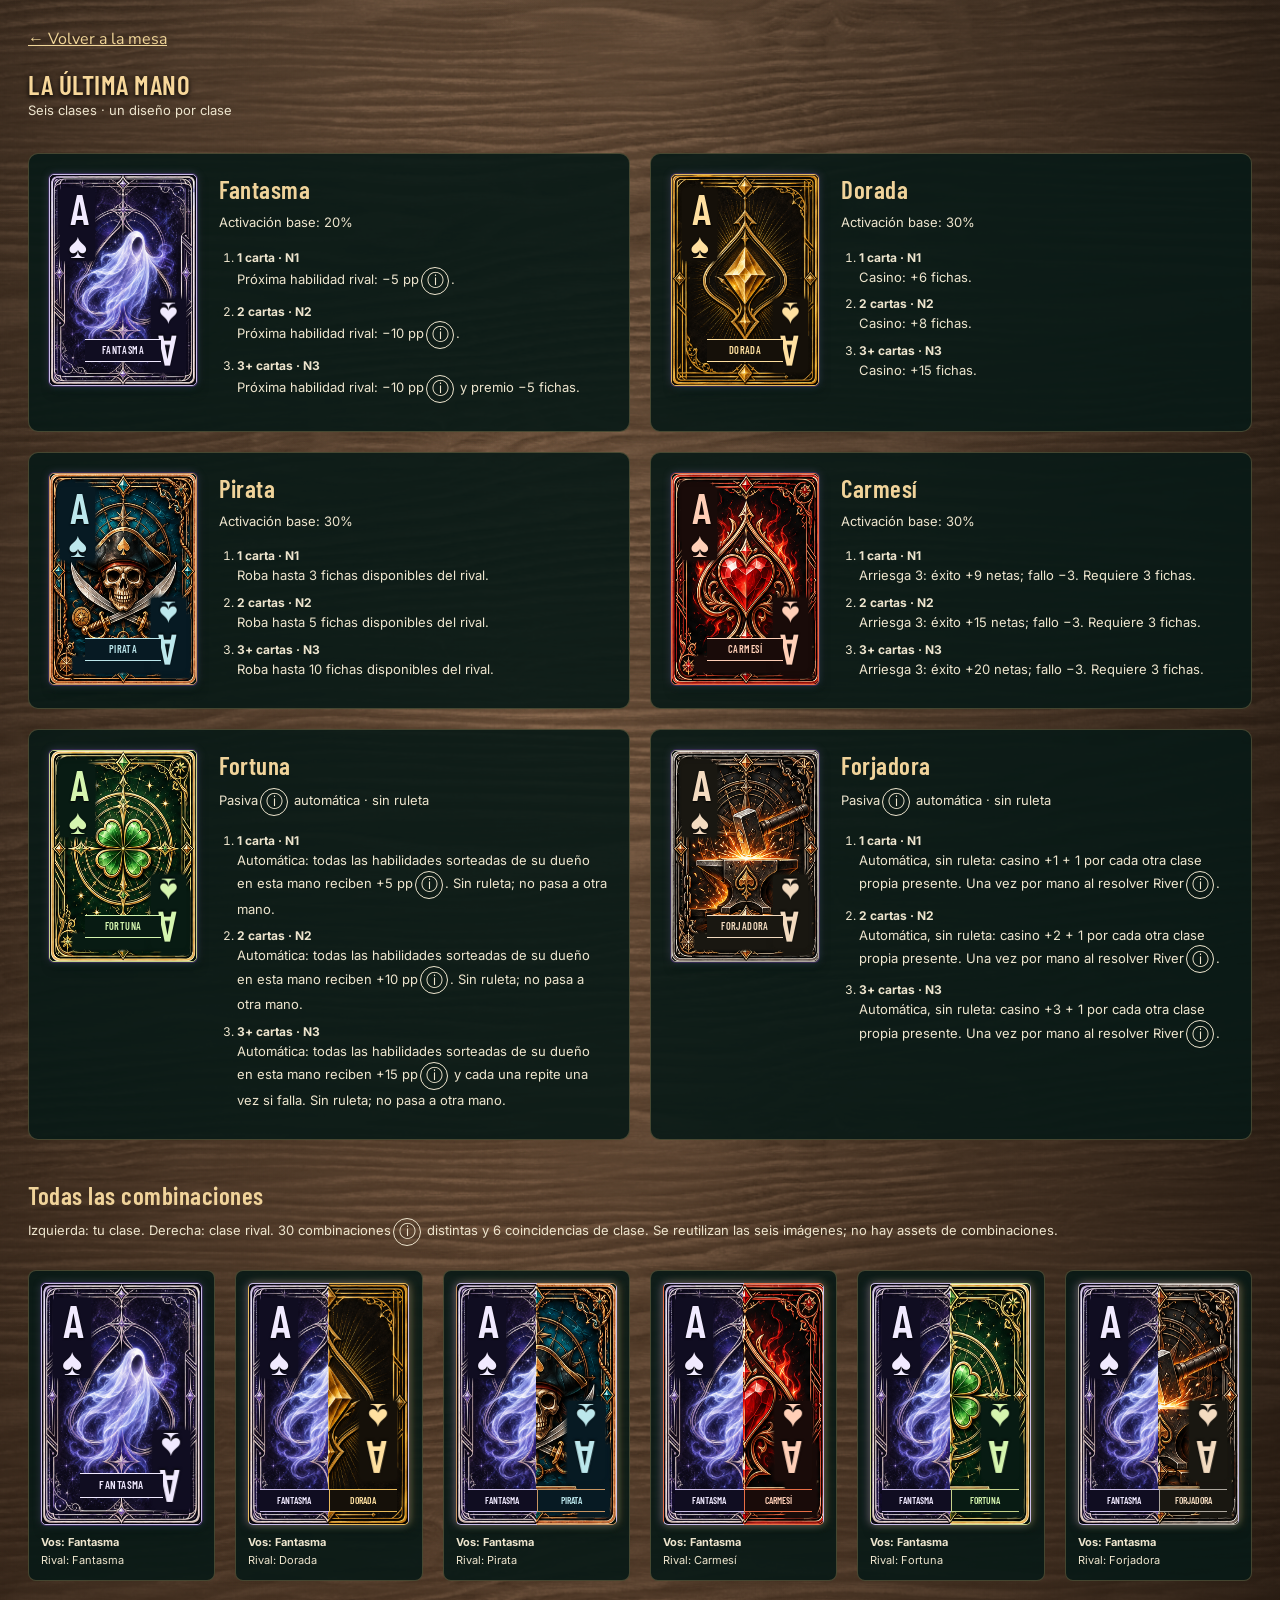
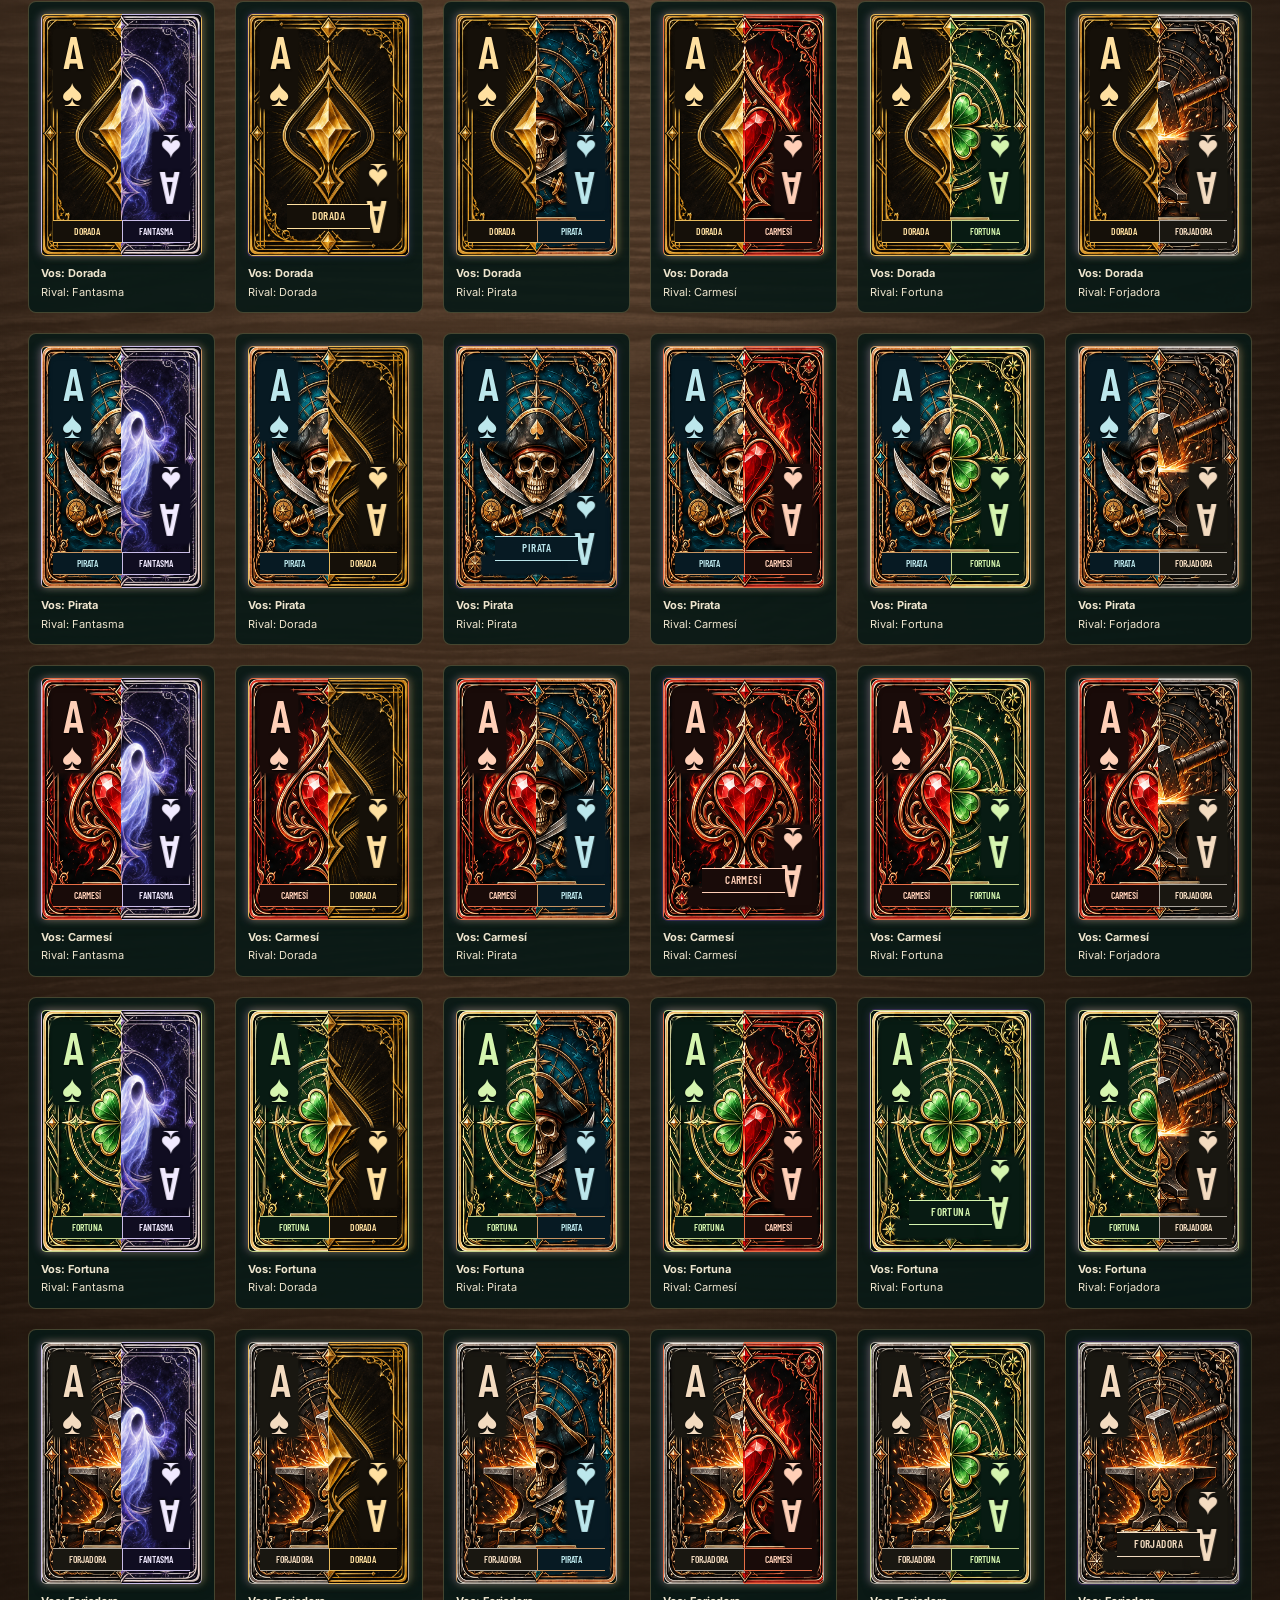
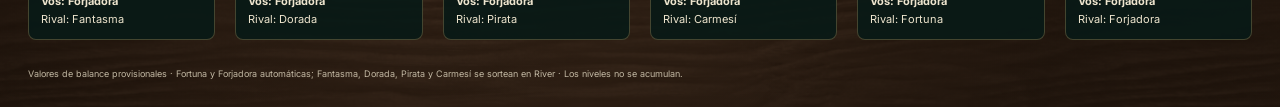
==== commit a4cb5e09: "Publish current web game" ====
--- a/cartas.html
+++ b/cartas.html
@@ -1,9 +1,9 @@
 <!doctype html>
-<html lang="es"><head><meta charset="UTF-8"><meta name="viewport" content="width=device-width, initial-scale=1,viewport-fit=cover"><title>Clases y combinaciones · La última mano</title>  <script type="module" crossorigin src="./assets/cards-Drf9hWf_.js"></script>
+<html lang="es"><head><meta charset="UTF-8"><meta name="viewport" content="width=device-width, initial-scale=1,viewport-fit=cover"><title>Clases y combinaciones · La última mano</title>  <script type="module" crossorigin src="./assets/cards-DKTlBi-H.js"></script>
   <link rel="modulepreload" crossorigin href="./assets/modulepreload-polyfill-B5Qt9EMX.js">
-  <link rel="modulepreload" crossorigin href="./assets/cards-BxZgVDCg.js">
-  <link rel="modulepreload" crossorigin href="./assets/card-face-CesDYgKi.js">
-  <link rel="stylesheet" crossorigin href="./assets/cards-C-gCqPA-.css">
-  <link rel="stylesheet" crossorigin href="./assets/card-face-B5n8YTzB.css">
+  <link rel="modulepreload" crossorigin href="./assets/cards-C3gaH7Vr.js">
+  <link rel="modulepreload" crossorigin href="./assets/card-face-BZ6pj3ai.js">
+  <link rel="stylesheet" crossorigin href="./assets/cards-Dx1KNzFE.css">
+  <link rel="stylesheet" crossorigin href="./assets/card-face-es-NkO34.css">
   <link rel="stylesheet" crossorigin href="./assets/cards-DZIT4bVE.css">
 </head><body><main id="catalog"></main></body></html>
--- a/assets/cards-Dx1KNzFE.css
+++ b/assets/cards-Dx1KNzFE.css
@@ -0,0 +1 @@
+.term-info{display:inline-grid!important;place-items:center;vertical-align:middle;min-width:28px!important;min-height:28px!important;width:28px;padding:0!important;margin:0 2px;border:1px solid currentColor!important;border-radius:50%!important;background:transparent!important;color:inherit!important;box-shadow:none!important;font:700 17px/1 Inter,sans-serif!important;letter-spacing:0!important;text-transform:none!important;text-shadow:none!important}.term-info:focus-visible{outline:3px solid #ce932c;outline-offset:2px}.term-panel{position:fixed;margin:0;width:min(350px,calc(100vw - 24px));max-height:calc(100dvh - 24px);padding:20px;border:1px solid #c9a660;border-radius:12px;background:#fff7e4;color:#17372f;box-shadow:0 12px 40px #0007;font-family:Nunito Sans,sans-serif}.term-panel::backdrop{background:#061a1544;-webkit-backdrop-filter:none;backdrop-filter:none}.term-panel h2{color:#194f42;text-transform:capitalize;margin-bottom:10px}.term-panel p{font-size:15px;line-height:1.6;margin:0 0 16px}.term-panel button{min-height:44px;width:100%}@media(pointer:coarse){.term-info{min-width:44px!important;min-height:44px!important;width:44px}}@font-face{font-family:Barlow Condensed;src:url(./BarlowCondensed-SemiBold-B7YG4rBL.ttf) format("truetype");font-weight:600 800;font-display:swap}@font-face{font-family:Nunito Sans;src:url(./NunitoSans-B_ZymHAd.ttf) format("truetype");font-weight:200 900;font-display:swap}@font-face{font-family:Inter;src:url(./Inter-VF2RPR_K.ttf) format("truetype");font-display:swap}:root{font-family:Nunito Sans,sans-serif;color:#eee5ce;background:#302019;font-synthesis:none;--gold:#e8c17b;--ink:#173d36;--paper:#f4e8d2;--wood:url(./table_wood-BQpd_deB.jpg);letter-spacing:0}*{box-sizing:border-box}body{margin:0;min-width:320px;min-height:100vh;background:linear-gradient(#140e08a6,#1b110555),var(--wood) center/900px}button,input,select,textarea{font:inherit}button{cursor:pointer;min-height:44px;padding:10px 19px;border:1px solid #82939d;border-radius:6px;color:#f5e9d1;background:linear-gradient(#294555,#142733);box-shadow:inset 0 1px #ffffff21,0 2px 3px #0003;transition:filter .15s}button:hover:not(:disabled){filter:brightness(1.15)}button:disabled{opacity:.45;cursor:default}button:focus-visible,input:focus-visible,select:focus-visible,textarea:focus-visible,summary:focus-visible{outline:3px solid #eab858;outline-offset:3px}button svg{width:18px;height:18px;flex-shrink:0}.gold{background:linear-gradient(#f4d495,#dfb56b);border-color:#f4d59c;color:#241d14}.primary{background:linear-gradient(#2e7165,#0d4840);border-color:#94aaa0;color:#fff1d6}.paper-button{background:linear-gradient(#f7efde,#e7d7bd);color:#274b43;border-color:#bcb098}.icon-button{display:grid;place-items:center;min-width:38px;min-height:38px;padding:8px;background:transparent;color:inherit;border-color:transparent;box-shadow:none}[hidden]{display:none!important}.sr-only{position:absolute;width:1px;height:1px;padding:0;overflow:hidden;clip:rect(0,0,0,0)}h1,h2,h3,p{margin:0}p{line-height:1.5}h2,h3{font-weight:600}small{line-height:1.5}.topbar{display:flex;align-items:center;gap:22px;padding:14px 28px 12px;min-height:78px;background:linear-gradient(#100b0899,transparent)}h1{font-size:27px;text-transform:uppercase;white-space:nowrap;color:#f7d79a;text-shadow:0 2px 5px #000}.topbar>p{font-size:12px;flex:1}.topbar nav{display:flex;gap:10px}.topbar button{display:flex;align-items:center;justify-content:center;gap:8px}.game-layout{display:grid;grid-template-columns:minmax(0,1fr);gap:20px;padding:0 22px 12px;max-width:1920px;margin:auto}.game-layout.book-open{grid-template-columns:minmax(0,1fr) 410px}.table-column{min-width:0;display:flex;flex-direction:column}.table-rail{padding:19px;border:2px solid #a96932;border-radius:48%/32%;background:linear-gradient(110deg,#30190a70,#cd893228,#160b0699),var(--wood) center/650px;box-shadow:inset 0 0 0 3px #281208,inset 0 0 0 5px #c18b4b,inset 0 0 12px 9px #160b0799,0 10px 18px #0008;min-height:570px;flex:1}.felt{min-height:530px;height:100%;position:relative;display:flex;flex-direction:column;justify-content:space-between;gap:32px;padding:36px 42px;border:2px solid #d7b567;border-radius:47%/30%;background:radial-gradient(ellipse at 48% 32%,#12745d22,transparent 75%),repeating-linear-gradient(20deg,#ffffff04 0 1px,transparent 1px 3px),repeating-linear-gradient(110deg,#00000006 0 1px,transparent 1px 4px),#075341;box-shadow:inset 0 0 0 3px #052c21,inset 0 0 40px 12px #002e22cc}.seat{position:relative;z-index:1;display:flex;align-items:center;gap:24px;justify-content:center;min-width:0}.seat-info{max-width:300px;font-family:Inter,sans-serif}.seat-info h2{text-transform:uppercase;font-size:16px;margin-bottom:5px}.seat-info strong{display:block;font-size:24px;font-weight:500;margin-bottom:5px;color:#fff1d6}.rival-seat strong{color:#f6d680}.seat-info p{font-size:12px}.seat-info small{font-size:11px}.effect-copy{margin-top:7px;color:#bbd5cd}.hand{display:flex;justify-content:center;gap:10px;align-items:flex-start}.card-unit{width:88px;flex:0 0 88px;text-align:center}.playing-card{width:100%;height:123px;padding:2px;background:#f6eedc;border:1px solid #d6cbb3;border-radius:5px;box-shadow:0 3px 6px #00150f99;overflow:hidden}.playing-card img{width:100%;height:100%;object-fit:fill;filter:sepia(.09)}.rival-seat .card-unit{width:70px;flex-basis:70px}.rival-seat .playing-card{height:99px}.empty-slot{background:#023d30aa;border:1px solid #b2cec0;box-shadow:inset 0 0 5px #ffffff15;display:grid;place-items:center;font-size:23px;color:#eee}.enhanced{border:2px solid #e0bc65;box-shadow:0 0 9px #e0bc6544,0 3px 5px #00150f88}.badge{display:block;font-family:Inter,sans-serif;font-size:10px;white-space:nowrap;margin-top:4px;color:#daf0ed;background:#113e38e6;border-radius:3px;padding:2px}.gold-badge{color:#f5d790}.community{position:relative;z-index:1;text-align:center}.phase{font-family:Inter,sans-serif;font-size:13px;color:#f7d77f;margin-bottom:12px}.pot{font-size:29px;color:#f3d289;margin-top:15px;text-shadow:0 2px #002b23}.dealer{position:absolute;right:13%;bottom:22%;width:48px;height:48px;border:3px solid #f5dfac;border-radius:50%;background:linear-gradient(#fff3cf,#ddb774);box-shadow:0 4px #71522a,0 7px 5px #0005;color:#262316;font:700 10px Inter,sans-serif;display:grid;place-items:center;transform:rotate(-14deg)}.chip-pile{position:absolute;display:flex;gap:3px;pointer-events:none}.pile-left{left:3%;top:43%;transform:rotate(-8deg)}.pile-right{right:4%;top:21%;transform:rotate(13deg)}.chip-pile b{display:block;width:37px;height:27px;border:3px dashed #efe6ca;border-radius:50%;background:#ae3024;box-shadow:0 3px #6e2118,0 6px #d1b78b,0 9px #8d281b,0 12px #dec394,0 15px #7e281c,0 18px #17170c88}.chip-pile b:nth-child(2){background:#215d90;transform:translateY(-20px);box-shadow:0 3px #163d5c,0 6px #d1b78b,0 9px #244b69,0 12px #dec394,0 15px #163d5c,0 18px #151c2288}.chip-pile b:nth-child(3){background:#207344;transform:translateY(8px)}.action-bar{position:relative;z-index:2;margin:-2px 20px 0;padding:15px 18px;background:linear-gradient(#132833,#071820);border:1px solid #889b9b;border-radius:8px;box-shadow:0 6px 12px #0006}.action-bar>p{font-size:13px;color:#d4d9d5;margin-bottom:11px;white-space:pre-line}.actions{display:flex;gap:8px;align-items:stretch}.actions>button{flex:1;padding:10px 12px;white-space:nowrap}.raise-group{display:flex;min-width:0}.raise-group button{border-radius:6px 0 0 6px;white-space:nowrap;padding:10px}.raise-group input{width:68px;min-width:0;border:1px solid #778e95;border-radius:0 6px 6px 0;padding:8px;color:#f1e2ca;background:#061b26}.result-actions{display:flex;gap:10px}.result-actions button{flex:1}footer{display:flex;justify-content:space-between;font:10px Inter,sans-serif;color:#d3c6b4;padding:16px 25px 3px;gap:12px}.notebook{position:relative;align-self:start;height:calc(100vh - 100px);min-height:650px;max-height:1100px;color:#152e2a;background:repeating-linear-gradient(#87642b03 0 1px,transparent 1px 5px),linear-gradient(100deg,#d8bb8f55,transparent 7%,transparent 96%,#b5966d55),var(--paper);border:1px solid #bba075;border-right:6px double #d1b389;border-radius:8px 8px 3px 3px;box-shadow:3px 8px 18px #0008,inset 0 0 14px #fff5;display:flex;flex-direction:column}.rings{height:26px;position:absolute;left:23px;right:20px;top:-13px;display:flex;justify-content:space-between;pointer-events:none}.rings b{height:29px;width:8px;border-radius:5px;background:linear-gradient(90deg,#49301a,#cfa263 35%,#f9d593 50%,#725330 75%,#302116);box-shadow:1px 3px 2px #0007}.rings b:after{content:"";position:absolute;top:21px;width:9px;height:7px;border-radius:50%;background:#594125;z-index:-1}.book-header{display:flex;align-items:center;gap:10px;padding:27px 20px 13px}.book-header h2{text-transform:uppercase;font-size:18px;line-height:1.35;flex:1;color:#073f39}.spade{font-size:37px;color:#06483f}.book-content{overflow:auto;padding:0 24px 24px;scrollbar-color:#b99e78 transparent;scrollbar-width:thin}.book-content select{width:100%;padding:11px 12px;background:#fbf4e644;color:#18473f;border:1px solid #bfb398;border-radius:6px;font-size:16px}.book-section{padding:14px 0;border-bottom:1px solid #b7a58788}.book-section h3{font-size:16px;color:#0a5046;margin-bottom:5px}.book-section p{font-size:13px;white-space:pre-line}.known-cards{font-size:25px!important;color:#162820;margin-bottom:3px}.formula>p{font-size:19px;margin:7px 0}.formula small{font-size:11px;color:#5f6052}progress{width:100%;height:5px;accent-color:#196653;margin-top:10px}#calculation-status{font:10px Inter,sans-serif;color:#637367;margin-top:5px}.book-info{display:flex;align-items:center;gap:10px;padding:11px 0;font-size:11px}.book-info svg{flex:0 0 21px;color:#216b60}.notes-section{position:relative;padding:12px;border:1px solid #c8ad8655;background:#deb78622;border-radius:6px;margin-bottom:12px}.notes-section label{display:flex;align-items:center;gap:7px;text-transform:uppercase;font-size:12px;margin-bottom:8px}.notes-section svg{width:15px;height:15px}textarea{display:block;width:100%;height:68px;resize:vertical;max-height:180px;border:1px solid #baac94;border-radius:4px;padding:9px;color:#293d34;background:#fffcf02e;font-size:12px;line-height:1.5}textarea::placeholder{color:#726953}#practice{width:100%;font-size:14px}.practice-meta{font-size:10px!important;margin-top:7px;color:#685d48}.activity h3{font-size:13px;text-transform:uppercase;color:#704b27}.activity p{font-size:11px}.activity details{border-top:1px solid #c3b194;margin-top:9px;padding-top:9px;font-size:12px}.activity summary{cursor:pointer;padding:3px 0}.activity details div{white-space:pre-line;font:11px/1.7 Inter,sans-serif;margin-top:8px}.activity button{font-size:12px;margin-top:12px;width:100%}dialog{width:min(680px,calc(100vw - 30px));padding:0;border:6px solid #79512e;border-radius:8px;background:var(--paper);color:#233c32;box-shadow:0 18px 60px #0009;max-height:calc(100dvh - 36px)}dialog::backdrop{background:#05110fd1;-webkit-backdrop-filter:blur(2px);backdrop-filter:blur(2px)}.modal-frame{padding:22px 26px;background:repeating-linear-gradient(#8d703705 0 1px,transparent 1px 5px)}.modal-frame>header{display:flex;align-items:center;gap:15px;border-bottom:1px solid #bdab8980;margin-bottom:19px;padding-bottom:12px}.modal-frame h2{font-size:23px;color:#124e43;flex:1}.modal-frame p{font-size:14px;margin:12px 0}.modal-frame h3{font-size:17px;color:#164d41;margin-top:20px}.modal-kicker{font:12px Inter,sans-serif!important;color:#756344}.calculation{background:#fffbef66;padding:18px 0;border-block:1px solid #cbbb96;margin:18px 0;text-align:center}.calculation span{font:13px Inter,sans-serif}.calculation strong{display:block;font-size:25px;margin-top:14px}.answers{display:grid;grid-template-columns:repeat(5,minmax(0,1fr));gap:8px;margin:20px 0}.answer{padding:15px 3px;min-height:64px;font-size:17px}.answer[aria-pressed=true]{outline:3px solid #ac762d;background:#3d6259}.modal-frame .consequence{font-size:12px;color:#726447}.modal-actions{display:flex;gap:12px;margin-top:15px}.modal-actions>*{flex:1}.modal-frame #confirm-answer,.modal-frame #back-table,.modal-frame #roll{width:100%;margin-top:12px}.feedback-symbol{text-align:center;font-size:54px;color:#8e3b30}.feedback-symbol.success{color:#166d53}.menu-options{display:grid;gap:12px}.toggle{display:flex;align-items:center;gap:10px;font-size:13px;padding:10px 0}.toggle input{accent-color:#256952;width:20px;height:20px}.resolution-list{list-style:none;padding:0;margin:15px 0}.resolution-list li{display:grid;grid-template-columns:1fr auto;gap:6px;padding:9px 0;border-bottom:1px solid #c9b899;font-size:13px}.resolution-list small{grid-column:1/-1;font-size:11px;color:#695d49}.wheel{position:relative;width:250px;aspect-ratio:1;margin:25px auto;border:8px ridge #d6ac61;border-radius:50%;background:conic-gradient(#198875 var(--chance),#b75045 0);box-shadow:0 5px 8px #62421755,inset 0 0 6px #0006}.wheel-center{position:absolute;top:25%;right:25%;bottom:25%;left:25%;border:2px solid #d5bc83;border-radius:50%;background:#f7eacb;display:flex;align-items:center;justify-content:center;flex-direction:column;box-shadow:0 2px 6px #0005}.wheel-center strong{font-size:31px}.wheel-center span{font-size:12px;margin-top:8px}.needle{position:absolute;top:-16px;right:-16px;bottom:-16px;left:-16px;pointer-events:none}.needle:after{content:"";position:absolute;left:calc(50% - 11px);top:0;border-inline:11px solid transparent;border-top:28px solid #fff0b3;filter:drop-shadow(0 2px 1px #69421b)}.outcome{text-align:center;font-size:20px!important;color:#174f40}#hint-text{font-size:12px;color:#765c25}@media(min-width:1550px){.game-layout.book-open{grid-template-columns:minmax(0,1fr) 470px}.notebook{min-height:730px}.book-content{padding-inline:32px}.book-header h2{font-size:21px}.card-unit{width:100px;flex-basis:100px}.playing-card{height:140px}.felt{padding:42px 65px}.table-rail{min-height:680px}.seat-info strong{font-size:28px}}@media(max-width:1179px){.game-layout.book-open{grid-template-columns:minmax(0,1fr)}.notebook{position:fixed;inset:32px max(20px,calc((100vw - 630px)/2));height:auto;min-height:0;max-height:none;z-index:10;box-shadow:0 0 0 100vmax #031510cf}.topbar{gap:15px;padding-inline:20px}.topbar h1{font-size:24px}.topbar>p{font-size:11px}.table-rail{min-height:510px}.felt{min-height:470px;gap:22px;padding:25px 55px}.book-content{padding:0 30px 25px}.book-header h2{font-size:21px}}@media(max-width:700px){.topbar{flex-wrap:wrap;padding:16px 14px 10px;gap:9px}.topbar h1{font-size:21px;flex:1}.topbar>p{order:3;flex-basis:100%;font-size:10px}.topbar nav{gap:6px}.topbar button{padding:9px;min-width:40px}.topbar button span{display:none}.game-layout{padding:0 8px 12px}.table-rail{padding:10px;border-radius:44%/19%;min-height:480px}.felt{padding:28px 12px;min-height:455px;border-radius:44%/18%;gap:27px}.seat{gap:13px}.seat-info{max-width:180px}.seat-info strong{font-size:18px}.seat-info h2{font-size:12px}.seat-info p{font-size:10px}.seat-info small{display:none}.hand{gap:5px}.card-unit{width:52px;flex-basis:52px}.playing-card{height:74px}.rival-seat .card-unit{width:43px;flex-basis:43px}.rival-seat .playing-card{height:61px}.board{gap:6px}.board .card-unit{width:51px;flex-basis:51px}.badge{font-size:8px;padding:1px}.phase{font-size:11px;margin-bottom:9px}.pot{font-size:24px;margin-top:13px}.chip-pile{transform:scale(.55)}.pile-left{left:-25px;top:32%}.pile-right{right:-18px;top:59%}.dealer{right:6%;bottom:25%;width:32px;height:32px;font-size:7px}.action-bar{margin:0 2px;padding:12px 10px}.action-bar>p{font-size:11px}.actions{display:grid;grid-template-columns:repeat(3,minmax(0,1fr));gap:7px}.actions>button{font-size:12px;padding:9px 5px}.raise-group{grid-column:span 2}.raise-group button{flex:1;font-size:12px}.raise-group input{width:65px}.result-actions{flex-wrap:wrap}.result-actions button{font-size:13px}.notebook{top:22px;right:10px;bottom:10px;left:10px;border-right-width:3px}.book-header{padding:24px 14px 12px;gap:7px}.book-header h2{font-size:17px}.book-content{padding:0 20px 24px}.spade{font-size:28px}.rings{left:15px;right:15px}.rings b{width:6px}.modal-frame{padding:15px}.modal-frame h2{font-size:20px}.modal-frame p{font-size:12px}.answers{grid-template-columns:repeat(3,minmax(0,1fr));gap:8px}.answer{font-size:15px;min-height:50px}.calculation strong{font-size:21px}.modal-actions{flex-wrap:wrap}.modal-actions button{font-size:12px;padding-inline:10px}.wheel{width:210px}footer{font-size:8px;padding:13px 7px}.notebook .book-content select{font-size:15px}}@media(prefers-reduced-motion:reduce){*,*:before,*:after{animation-duration:.01ms!important;transition:none!important;scroll-behavior:auto!important}}.book-header{flex-shrink:0}.book-content{min-height:0}@media(max-width:1179px){.notebook{height:calc(100dvh - 64px)}}@media(max-width:700px){.notebook{height:calc(100dvh - 32px)}}h1,h2,h3{font-family:Barlow Condensed,sans-serif;letter-spacing:.02em}button,input,select,textarea{font-family:Inter,sans-serif}@media(max-width:700px),(pointer:coarse){button,a,input,select,textarea{touch-action:manipulation}input:not([type=checkbox]):not([type=range]),select,textarea{font-size:16px}.topbar button,.book-header .icon-button,.modal-frame .icon-button{min-width:44px;width:auto;min-height:44px}.notes-section .notes-modes button,.notes-section .drawing-toolbar button,.activity button,.modal-actions button,.menu-options button,.wheel-actions button,.result-actions button,.raise-group button,.raise-group input{min-height:44px}.notes-section textarea,.book-content select{font-size:16px}.motion-switch,.toggle,.casino-options label{min-height:44px}.activity summary{min-height:44px;display:flex;align-items:center}.casino-app .gallery-arrow{width:44px;min-width:44px;min-height:52px}.casino-app .home-secondary button,.casino-app .home-secondary a,.casino-app .mission-practice{min-height:44px;display:inline-flex;align-items:center;justify-content:center}#catalog header a{display:inline-flex;align-items:center;min-height:44px}.duel-frame{height:100dvh}.dpad,.dpad button{touch-action:none}.casino-app .room-controls{left:calc(10px + env(safe-area-inset-left));bottom:calc(10px + env(safe-area-inset-bottom))}.casino-app .dpad{grid-template-columns:repeat(3,48px);gap:4px}.casino-app .dpad button{min-width:48px;min-height:48px;padding:8px}.casino-app .room-bottom{left:calc(178px + env(safe-area-inset-left));right:calc(10px + env(safe-area-inset-right));bottom:calc(10px + env(safe-area-inset-bottom));gap:6px}.casino-app .room-bottom p{font-size:11px;overflow-wrap:anywhere}.casino-app #casino-notice{bottom:calc(126px + env(safe-area-inset-bottom));width:max-content;max-width:calc(100vw - 32px);pointer-events:none}.casino-app .room-header{display:grid;grid-template-columns:minmax(0,1fr) auto auto;gap:6px 8px;top:calc(8px + env(safe-area-inset-top));left:calc(8px + env(safe-area-inset-left));right:calc(8px + env(safe-area-inset-right));padding:8px 10px}.casino-app .room-header .room-progress{margin:0;font-size:10px}.casino-app .room-header h1{font-size:18px}.casino-app .room-header h1 span{font-size:11px;margin-left:4px}.casino-app .room-header>button{min-height:44px;min-width:44px;font-size:11px;padding:7px}.casino-app .room-passive{grid-column:1/-1;font-size:10px}#casino-dialog{padding:20px;max-height:calc(100dvh - 24px - env(safe-area-inset-top) - env(safe-area-inset-bottom))}.home-panel{padding-bottom:calc(24px + env(safe-area-inset-bottom))}.character-select{padding-bottom:calc(24px + env(safe-area-inset-bottom));padding-inline:max(16px,env(safe-area-inset-left)) max(16px,env(safe-area-inset-right))}.topbar{padding-top:calc(10px + env(safe-area-inset-top));padding-inline:max(12px,env(safe-area-inset-left)) max(12px,env(safe-area-inset-right))}.game-layout{padding-bottom:calc(12px + env(safe-area-inset-bottom));padding-inline:max(8px,env(safe-area-inset-left)) max(8px,env(safe-area-inset-right))}#catalog{padding-inline:max(18px,env(safe-area-inset-left)) max(18px,env(safe-area-inset-right))}.notebook{top:calc(21px + env(safe-area-inset-top));bottom:calc(10px + env(safe-area-inset-bottom));left:max(10px,env(safe-area-inset-left));right:max(10px,env(safe-area-inset-right));height:calc(100dvh - 31px - env(safe-area-inset-top) - env(safe-area-inset-bottom))}.notebook #practice{min-height:44px}}@media(max-height:500px)and (pointer:coarse){.casino-app .room-passive{display:none}.casino-app .room-header{padding-block:5px}.casino-app .room-bottom{left:calc(178px + env(safe-area-inset-left))}.casino-app .room-bottom button.ornate{min-height:48px}.casino-app .room-bottom p{padding:8px}.home-scenery{min-height:150px}}@media(max-width:360px){.casino-app .character-gallery{gap:4px}.casino-app .character-grid{gap:12px 8px}.casino-app .character-select{padding-inline:10px}.casino-app .room-header .casino-kicker{font-size:7px;letter-spacing:.12em}.casino-app .room-header h1 span{display:block;margin:2px 0 0}.casino-app .room-bottom button.ornate{padding-inline:12px;font-size:11px}}
--- a/assets/card-face-es-NkO34.css
+++ b/assets/card-face-es-NkO34.css
@@ -0,0 +1 @@
+:root{--gold: #f1cd84;--paper: #f2e5ce;--ink: #123f38}body{background:radial-gradient(ellipse at 42% 20%,#75462324,#100904c9 85%),linear-gradient(12deg,#391a0870,#23150b22),var(--wood) center / 1100px}.topbar{min-height:56px;padding:7px 24px 9px 30px;gap:20px;background:linear-gradient(#120b09db,#21120970,transparent)}.topbar h1{font-size:25px;font-weight:500}.topbar>p{font:12px Inter,sans-serif;border-left:1px solid #bba17277;padding-left:18px}.topbar button{min-height:38px;padding:7px 17px;font-size:13px}.topbar button svg{width:16px;height:16px}.topbar .gold{box-shadow:inset 0 1px #ffe7b2,0 3px 12px #0007}.game-layout{padding:12px 24px 18px;gap:24px;max-width:2000px;overflow:clip}.game-layout.book-open{grid-template-columns:minmax(0,1fr) 456px}.table-column{height:auto;min-height:calc(100dvh - 66px);position:relative}.table-rail{width:min(100%,1180px);margin-inline:auto;padding:16px;min-height:0;flex:none;border:2px solid #ba7c45;border-radius:50%;background:linear-gradient(170deg,#a04a2480,#4d241250 36%,#b75c2180 78%,#210b08aa),var(--wood) center / 800px;background-blend-mode:multiply;box-shadow:inset 0 2px 1px #f0b373,inset 0 5px 2px #3e190f,inset 0 8px 2px #a75d2f,inset 0 11px 6px #30160ac7,inset 0 -5px 2px #d59a52,inset 0 -10px 5px #231108,0 8px #27130e,0 13px 2px #985a30,0 23px 24px #000a}.felt{min-height:clamp(440px,calc(100dvh - 300px),560px);height:auto;padding:24px 36px 30px;gap:12px;border-radius:50%;border:2px solid #c89b45;background:radial-gradient(ellipse at 46% 35%,#1a926437,#00190d55),url(./table_fabric-DXHAnNNd.jpg) center / 380px,linear-gradient(#006b4d,#00513b);background-blend-mode:normal,soft-light,normal;box-shadow:inset 0 0 0 4px #083226,inset 0 0 0 5px #f4cd6740,inset 0 12px 24px #001a15d9,inset 0 -5px 20px #001f17b0,0 1px 2px #ffe2a1}.seat{justify-content:flex-start;gap:24px;margin-left:20px}.seat-info{max-width:340px;text-shadow:0 2px 3px #001d17aa}.seat-info h2{font:600 15px Inter,sans-serif;margin-bottom:4px}.seat-info strong{font:500 27px Inter,sans-serif;margin-bottom:4px}.rival-seat strong{color:#f2d17e}.seat-info p{font-size:12px;line-height:1.45}.seat-info small{font-size:11px;color:#d7e4d9}.effect-copy{max-width:320px;font-size:11px!important;color:#c6e0d0}.community{margin-top:0}.phase{font-size:13px;margin-bottom:13px}.pot{font-size:30px;color:#f6d989;margin-top:13px}.hand{gap:9px}.card-unit{width:82px;flex-basis:82px}.playing-card{height:114px;border-radius:5px;padding:1px;box-shadow:1px 4px 2px #001c1690,3px 8px 12px #00181180}.playing-card img{filter:sepia(.17) saturate(.9)}.playing-card{perspective:800px}.card-turn{position:relative;width:100%;height:100%;transform-style:preserve-3d}.card-turn img{backface-visibility:hidden}.card-turn:after{content:"";position:absolute;top:0;right:0;bottom:0;left:0;border:6px double #ede5cc;border-radius:3px;background:repeating-conic-gradient(from 45deg,#eae4cd 0,#eae4cd 25%,#284675 0,#284675 50%) 0 0 / 6px 6px;box-shadow:inset 0 0 0 2px #203758;transform:rotateY(180deg);backface-visibility:hidden}.rival-seat .card-unit{width:72px;flex-basis:72px}.rival-seat .playing-card{height:100px}.empty-slot{background:linear-gradient(125deg,#002f2977,#07574755);border-color:#a9c6b2cc;box-shadow:inset 0 0 0 1px #cae8d015,0 1px 2px #002519}.badge{background:#032e25b0;border:1px solid #9eaf7a44;color:#d9eddc;margin-top:3px}.gold-badge{color:#f8d581}.dealer{right:17%;bottom:15%;width:53px;height:53px;border:2px solid #f4daa5;font-size:10px;background:radial-gradient(circle at 35% 25%,#fff4d2,#e8c58a 75%);box-shadow:1px 4px #967143,2px 7px 8px #00181199}.chip-pile{z-index:0;width:158px;height:92px;opacity:.98;position:absolute;display:block;filter:drop-shadow(4px 8px 4px #00130dac)}.pile-left{left:-3%;top:41%;transform:rotate(-17deg)}.pile-right{right:15%;top:9%;transform:rotate(9deg)}.chip-pile b{--chip: #af201b;--chip-mark: #f4dfb8;position:absolute;width:43px;height:52px;left:0;top:20px;background:none;border:0;box-shadow:none}.chip-pile b:nth-child(2){--chip: #20426e;left:43px;top:8px;transform:none;background:none;box-shadow:none}.chip-pile b:nth-child(3){--chip: #e5d2a2;--chip-mark: #59452c;left:86px;top:23px;transform:none;background:none}.chip-pile b:nth-child(4){--chip: #1f201d;left:29px;top:43px}.chip-pile b:nth-child(5){--chip: #165734;left:109px;top:56px}.chip-pile i{position:absolute;inset:auto 0 calc(var(--level) * 4px);height:29px;border:3px dashed var(--chip-mark);border-radius:50%;background:radial-gradient(ellipse at 40% 25%,#fff9cd35,transparent 65%),var(--chip);box-shadow:inset 0 0 0 2px var(--chip),inset 0 0 0 3px var(--chip-mark),0 2px 0 var(--chip),0 3px #181c13}.chip-pile i:after{content:"";position:absolute;top:6px;right:10px;bottom:6px;left:10px;border:1px dotted var(--chip-mark);border-radius:50%}.table-deck{position:absolute;width:67px;height:94px;right:5%;top:44%;border:5px solid #f3e5c7;border-radius:4px;transform:rotate(-28deg);background:repeating-conic-gradient(#e2dcc2 0,#e2dcc2 25%,#274774 0,#274774 50%) 0 0 / 5px 5px;box-shadow:1px 2px #98886a,2px 4px #eee0be,3px 6px #99876b,4px 8px #eddfbf,5px 10px #8e7b5f,5px 14px 8px #00170fb0}.playing-card:has(img[alt="Privada oculta del rival"]){position:relative}.playing-card:has(img[alt="Privada oculta del rival"]):after{content:"";position:absolute;top:5px;right:5px;bottom:5px;left:5px;border:3px double #ede5cc;border-radius:2px;background:repeating-conic-gradient(from 45deg,#eae4cd 0,#eae4cd 25%,#284675 0,#284675 50%) 0 0 / 6px 6px;box-shadow:inset 0 0 0 2px #203758,inset 0 0 0 4px #e6dcc4}.action-bar{width:min(calc(100% - 20px),1120px);margin:14px auto 0;padding:13px 16px 15px;background:linear-gradient(110deg,#142630f5,#07151cf7);border-color:#7c9b99;box-shadow:inset 0 1px #b4d4ca30,0 5px #241812,0 9px 16px #0008}.action-bar>p{font:12px/1.5 Inter,sans-serif;margin-bottom:10px}.actions{gap:8px}.actions>button{min-height:44px;font-size:14px}.raise-group input{width:80px;font:16px Inter,sans-serif}.raise-group button{font-size:14px}footer{padding:14px 30px 0;font-size:9px;color:#c2b8a3}.notebook{z-index:3;margin-top:6px;height:calc(100dvh - 76px);min-height:0;max-height:none;border:1px solid #b99763;border-right:6px double #d0af78;border-radius:8px;background:repeating-linear-gradient(0deg,#86633105 0 1px,transparent 1px 4px),linear-gradient(90deg,#ba895431,transparent 10%,#fff9e838 65%,#b78b5424),#f2e6d1;box-shadow:inset 0 0 18px #a27d4040,0 0 0 3px #392518,0 0 0 5px #9d6e3d,-6px 6px 20px #0008}.rings{top:-11px;height:26px;left:22px;right:22px}.rings b{width:7px;height:27px;transform:rotate(5deg);border:1px solid #916a3b;box-shadow:2px 3px 2px #3d251aaa}.book-header{padding:25px 18px 12px 24px;gap:8px}.book-header h2{font-size:17px;line-height:1.25;font-weight:700;color:#123f38}.spade{font-size:31px}.book-header .icon-button{min-width:28px;width:28px;min-height:30px;padding:4px}.book-content{padding:0 24px 22px 27px}.book-content select{padding:10px 12px;font-size:15px;background:linear-gradient(#fffaf02e,#c6b28c15);border-color:#b9aa91;box-shadow:inset 0 1px #ffffe0a0}.book-section{padding:10px 0;border-color:#b8a27e80}.book-section h3{margin-bottom:4px;font-size:15px;color:#163f36}.book-section p{font-size:12px;line-height:1.45}.known-cards{font-size:22px!important}.formula>p{font-size:17px;margin:4px 0}.formula small{font-size:10px}.book-info{border:1px solid #b7a68780;border-radius:4px;padding:8px 10px;margin:10px 0;font-size:11px}.notes-section{border:0;border-top:1px solid #bd9f7555;padding:9px 0 0;background:none;border-radius:0;margin-bottom:9px}.notes-section label{font-size:11px}.notes-section textarea{height:58px;background:#fffaf026;box-shadow:inset 0 1px 4px #755b2212}.notes-section:after{content:"";position:absolute;width:8px;height:101px;right:-14px;top:-8px;transform:rotate(20deg);border-radius:2px 2px 0 0;background:linear-gradient(#b84838 0 9%,#d7cabc 9% 14%,transparent 14%),linear-gradient(90deg,#985011,#ffcf53 35%,#e6a92b 62%,#a56418);box-shadow:2px 2px 2px #725b4160;pointer-events:none}.notes-section:before{content:"";position:absolute;right:6px;top:87px;border-inline:4px solid transparent;border-top:13px solid #665341;transform:rotate(20deg);pointer-events:none}#practice{min-height:38px;padding:8px;font-size:13px;box-shadow:inset 0 1px #bbdac260,0 2px 2px #65492b30}.practice-meta{font-size:9px!important}.notebook-tools{display:grid;grid-template-columns:minmax(0,1fr) auto;align-items:center;gap:12px}.motion-switch{display:flex;align-items:center;gap:7px;font-size:10px;cursor:pointer}.motion-switch input{-webkit-appearance:none;-moz-appearance:none;appearance:none;width:31px;height:18px;margin:0;border:1px solid #6d766e;border-radius:10px;background:#8c9089;position:relative;cursor:pointer;flex-shrink:0}.motion-switch input:after{content:"";position:absolute;width:14px;height:14px;top:1px;left:1px;border-radius:50%;background:#fff4de;box-shadow:0 1px 2px #0004}.motion-switch input:checked{background:#176754}.motion-switch input:checked:after{left:14px}.activity{padding-top:10px}.activity h3{font-size:12px}.activity p{font-size:10px}.activity details{margin-top:6px;padding-top:6px}dialog{width:min(660px,calc(100vw - 32px));border:12px ridge #9b5a2c;border-radius:8px;background:#eddbb9;box-shadow:0 0 0 2px #4b240e,0 0 0 4px #daa367,inset 0 0 0 2px #f4d493,0 18px 40px #0009}dialog::backdrop{background:#001d163d;-webkit-backdrop-filter:brightness(.72);backdrop-filter:brightness(.72)}.modal-frame{padding:23px 27px 25px;background:radial-gradient(ellipse at 50% 25%,#fff9e96b,transparent 80%),repeating-linear-gradient(0deg,#957d4706 0 1px,transparent 1px 3px),#f2e4c9;box-shadow:inset 0 0 22px #a3794040}.modal-frame>header{position:relative;justify-content:center;border:0;margin-bottom:10px;padding:0 24px}.modal-frame h2{text-align:center;font-size:27px;color:#161e19;line-height:1.25}.modal-frame>header .icon-button{position:absolute;top:-13px;right:-18px;color:#795b36}.modal-kicker{text-align:center;color:#52452e}.wheel{width:280px;margin:20px auto;border:7px ridge #e2b55d;box-shadow:0 0 0 1px #825422,0 0 0 3px #e5bd70,0 7px 13px #69431c60,inset 0 0 20px #3a221e80;background:conic-gradient(#079b81 var(--chance),#d15c45 0)}.wheel:before{content:"";position:absolute;top:6px;right:6px;bottom:6px;left:6px;border-radius:50%;background:repeating-conic-gradient(from 0deg,#ffe4b2a0 0deg .5deg,transparent .5deg 6deg);mask:radial-gradient(transparent 64%,#000 65%);pointer-events:none}.wheel-center{top:25%;right:25%;bottom:25%;left:25%;border:1px solid #d6b16a;color:#0e211c;background:radial-gradient(circle at 35% 20%,#fff7e1,#ebd6ae);box-shadow:0 4px 8px #563b2580,inset 0 1px #fff6de}.wheel-center strong{font-size:41px}.wheel-center span{font:13px Inter,sans-serif;margin-top:1px}.needle:after{border-top-color:#fbd07d;filter:drop-shadow(0 2px 2px #684423)}.outcome{font:600 22px Inter,sans-serif!important;color:#076653}.modal-actions .primary{border:2px solid #d9ac60;box-shadow:inset 0 0 0 1px #d7eee145,0 2px 2px #73512244}.resolution-scene{text-align:center}.modal-frame .resolution-owner{font:600 19px Baskerville,Barlow Condensed,sans-serif;margin:5px 0;color:#20261c}.modal-frame .resolution-formula{font:13px/1.5 Inter,sans-serif;margin:8px 0;color:#343c32}.wheel-stage{position:relative;display:flow-root}.wheel-stage .chip-pile{z-index:1;transform:scale(.7);transform-origin:bottom left;top:auto;bottom:10px}.wheel-chips-left{left:-2px}.wheel-chips-right{right:-50px}.wheel-legend{display:flex;justify-content:center;gap:22px;font:13px Inter,sans-serif}.wheel-legend span{display:flex;align-items:center;gap:7px}.wheel-legend i{width:16px;height:16px;border-radius:50%;border:1px solid #73562e55;box-shadow:inset 0 2px 3px #fff5}.legend-success{background:#079b81}.legend-failure{background:#d15c45}.outcome.is-failure{color:#9e382b}.wheel-actions{flex-direction:column-reverse;gap:5px}#skip-wheel{min-height:46px;font-size:17px}#pause-wheel{background:none;border-color:transparent;box-shadow:none;min-height:30px;padding:4px;font-size:12px}@media(min-width:701px){.modal-frame:has(.resolution-scene){padding:14px 24px}.modal-frame:has(.resolution-scene) h2{font-size:25px}.modal-frame .resolution-owner{font-size:18px;margin-block:3px}.modal-frame .resolution-formula{font-size:12px;margin-block:6px}.resolution-scene .wheel{width:250px;margin-block:12px}.resolution-scene .outcome{margin-block:8px}.wheel-actions{margin-top:10px}.wheel-actions #pause-wheel{min-height:26px}body:has(dialog[open] .resolution-scene) .notebook{background:linear-gradient(130deg,#152722,#07110f 65%);color:#e8e3d4;border-color:#9f7344}body:has(dialog[open] .resolution-scene) .notebook :is(h2,h3,.spade){color:#e3bc76}body:has(dialog[open] .resolution-scene) .notebook :is(p,small,#calculation-status){color:#e3e0d4}body:has(dialog[open] .resolution-scene) .notebook :is(select,textarea){color:#e8e3d4;background:#0b1615}body:has(dialog[open] .resolution-scene) .rings{opacity:0}}@media(min-width:1550px){.game-layout.book-open{grid-template-columns:minmax(0,1fr) 460px}.felt{padding-inline:36px}.card-unit{width:94px;flex-basis:94px}.playing-card{height:132px}.notebook{min-height:0}.book-header h2{font-size:20px}}@media(max-width:1179px){.game-layout.book-open{grid-template-columns:minmax(0,1fr)}.topbar{padding-inline:20px}.table-column{min-height:610px}.table-rail{width:100%;margin-inline:auto}.felt{padding:24px 36px 30px}.notebook{position:fixed;inset:24px max(20px,calc((100vw - 580px)/2));margin:0;height:calc(100dvh - 48px);z-index:10;box-shadow:0 0 0 100vmax #001810b8,0 0 0 4px #87582f}.book-header h2{font-size:20px}.book-content{padding-inline:27px}.book-section p{font-size:13px}.chip-pile{transform:scale(.85)}}@media(max-width:700px){.topbar{min-height:78px;padding:10px 12px;gap:8px}.topbar h1{font-size:18px}.topbar>p{font-size:9px;border:0;padding:0}.topbar button{min-width:36px;min-height:38px;padding:8px}.game-layout{padding:0 0 10px}.table-column{height:auto;min-height:0}.table-rail{width:100%;margin-inline:0;border-radius:46%/20%;padding:12px;min-height:520px}.felt{min-height:492px;border-radius:45%/19%;padding:30px 18px 38px;gap:27px}.seat{margin-left:12px;gap:13px}.seat-info{max-width:175px}.seat-info h2{font-size:11px}.seat-info strong{font-size:19px}.seat-info p{font-size:10px}.effect-copy{font-size:9px!important;max-width:167px}.card-unit{width:51px;flex-basis:51px}.playing-card{height:72px}.rival-seat .card-unit{width:45px;flex-basis:45px}.rival-seat .playing-card{height:63px}.board{gap:7px}.board .card-unit{width:51px;flex-basis:51px}.badge{font-size:8px;padding:1px 0}.phase{font-size:11px}.pot{font-size:25px}.dealer{right:5%;bottom:23%;width:32px;height:32px;font-size:7px}.chip-pile,.table-deck{display:none}.action-bar{margin:-10px 10px 0;padding:12px}.action-bar>p{font-size:10px}.actions>button,.raise-group button{font-size:12px;padding-inline:5px}.raise-group input{width:72px}footer{font-size:8px;padding:12px 13px 0}.notebook{top:21px;right:10px;bottom:10px;left:10px;height:calc(100dvh - 31px)}.book-header{padding:24px 12px 12px 19px}.book-header h2{font-size:16px}.book-content{padding:0 20px 20px}.notebook-tools{grid-template-columns:1fr;gap:7px}.motion-switch{justify-content:flex-end}.spade{font-size:28px}.rings{left:17px;right:17px}dialog{border-width:7px;width:calc(100vw - 26px);max-height:calc(100dvh - 34px)}.modal-frame{padding:19px 15px}.modal-frame h2{font-size:21px}.modal-frame>header{padding-inline:9px}.modal-frame>header .icon-button{right:-11px;top:-14px}.modal-frame p{font-size:12px}.wheel{width:220px;margin:20px auto}.wheel-center strong{font-size:32px}.wheel-center span{font-size:11px}.outcome{font-size:18px!important}.modal-frame .resolution-owner{font-size:15px}.modal-frame .resolution-formula{font-size:11px}.wheel-legend{gap:12px;font-size:11px}.wheel-legend i{width:12px;height:12px}}@media(max-height:720px)and (min-width:701px){.modal-frame{padding-block:16px}.modal-frame h2{font-size:23px}.modal-frame p{margin-block:8px}.wheel{width:230px;margin-block:16px}.wheel-center strong{font-size:34px}}.wheel.class-wheel .wheel-art{position:absolute;top:9%;right:9%;bottom:9%;left:9%;width:82%;height:82%;object-fit:contain;pointer-events:none}.wheel.class-wheel .wheel-center{inset:auto;left:50%;bottom:14%;transform:translate(-50%);width:58%;min-height:45px;border-radius:9px;padding:3px 7px}.wheel.class-wheel .wheel-center strong{font-size:22px}.wheel.class-wheel .wheel-center span{font-size:10px;margin:0}.resolution-list li{position:relative}.resolution-list li:has(.passive-emblem){padding-left:54px;min-height:54px}.passive-emblem{position:absolute;width:46px;height:46px;left:0;top:7px;object-fit:contain}.playing-card.enhanced{container-type:inline-size;padding:0;border:1px solid var(--face-border);background:var(--face-dark);box-shadow:0 0 0 1px #352b52,0 0 9px #a895ed40,2px 6px 9px #00181199}.playing-card[data-affinity=Mixta]{border-color:transparent;background:linear-gradient(90deg,var(--face-border) 50%,var(--right-border) 50%);box-shadow:-2px 0 8px #bfa4f34d,2px 0 8px #ffc75e4d,2px 6px 9px #00181199}.playing-card .special-face img{display:block;width:100%;height:100%;object-fit:fill;border-radius:4px;filter:none}.special-face .mixed-art{position:absolute;top:0;right:0;bottom:0;left:0;background-size:100% 100%;border-radius:4px;backface-visibility:hidden;clip-path:inset(0 0 0 50%)}.card-index{position:absolute;z-index:1;display:flex;flex-direction:column;align-items:center;min-width:24%;padding:1px;border-radius:3px;color:var(--face-ink);background:var(--face-dark);box-shadow:0 0 4px 2px var(--face-dark);font:700 29cqw/.9 Barlow Condensed,sans-serif;text-shadow:0 1px 2px #000;backface-visibility:hidden}.card-index b{font-weight:700;letter-spacing:-.06em}.card-index span{font-size:24cqw;margin-top:2px}.card-index.red-suit span{color:#ff9eae}.index-top{top:6%;left:7%}.index-bottom{bottom:6%;right:7%;transform:rotate(180deg)}.face-type{position:absolute;z-index:1;left:24%;right:24%;bottom:11%;padding:3% 0;border-block:1px solid currentColor;background:var(--face-dark);color:var(--face-ink);font:600 7cqw/1.2 Barlow Condensed,sans-serif;letter-spacing:.04em;text-align:center;text-transform:uppercase;backface-visibility:hidden}[data-affinity=Mixta] .index-bottom{--face-ink: var(--right-ink);--face-dark: var(--right-dark);bottom:18%}[data-affinity=Mixta] .face-type{display:grid;grid-template-columns:1fr 1fr;left:7%;right:7%;bottom:5%;padding:0;border:0;background:transparent;font-size:6cqw;letter-spacing:0}[data-affinity=Mixta] .face-type span{padding:7% 0;background:var(--face-dark);border-block:1px solid var(--face-border)}[data-affinity=Mixta] .face-type span+span{color:var(--right-ink);background:var(--right-dark);border-color:var(--right-border);border-left:1px solid var(--right-border)}.card-badges .badge{font-variant-numeric:tabular-nums}.card-badges .class-badge{color:var(--badge-ink);background:var(--badge-dark)}.class-badge .badge-chance{display:block}.class-levels{display:flex;flex-wrap:wrap;gap:4px;margin-top:6px}.class-level{border:1px solid #bda77a77;border-radius:3px;padding:3px 5px;font:10px/1.3 Inter,sans-serif;background:#0a211de0}.class-levels .class-level{cursor:help}.passive-status{color:#ffdcaa;font:10px/1.5 Inter,sans-serif;margin-top:5px}.card-badges .ghost-badge{color:#e0d6ff;border-color:#b3a2e966;background:#211c39e8}.card-badges .gold-badge{color:#ffe3a1;border-color:#dab15b66;background:#30230ee8}
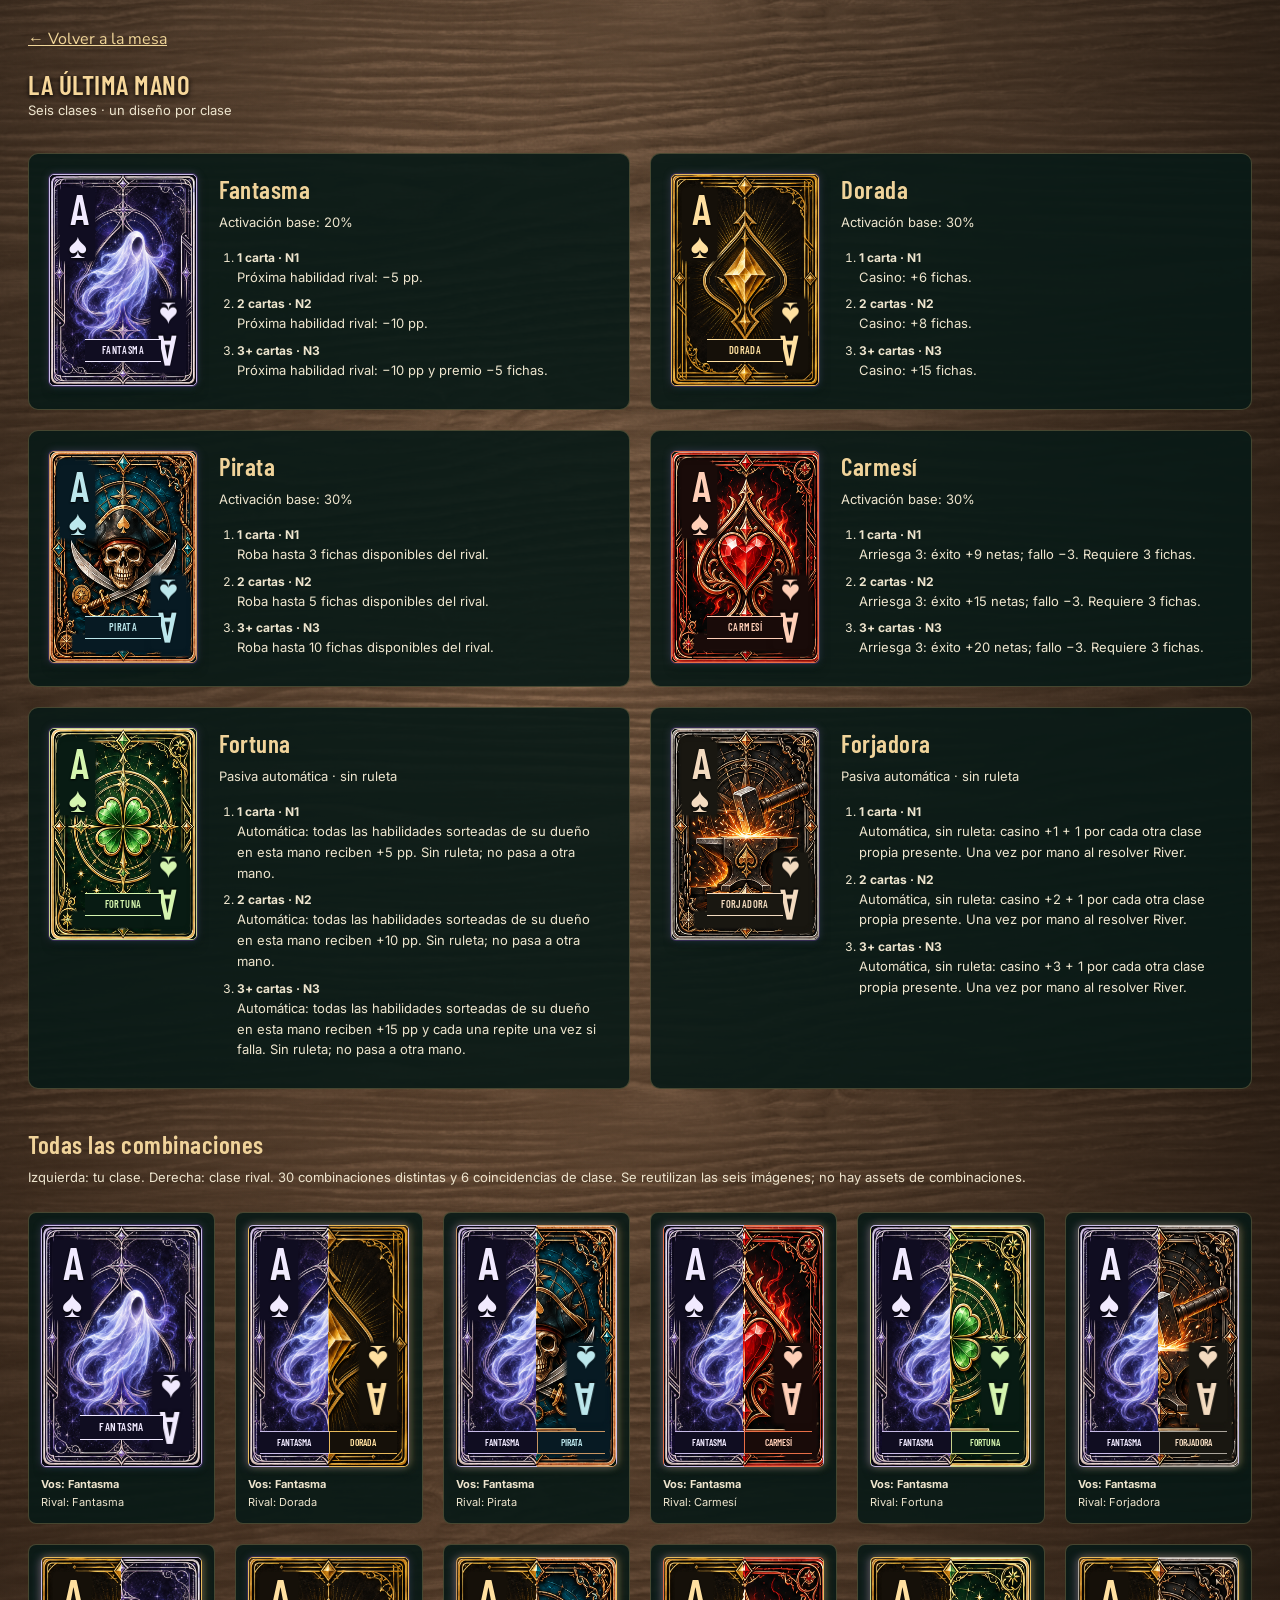
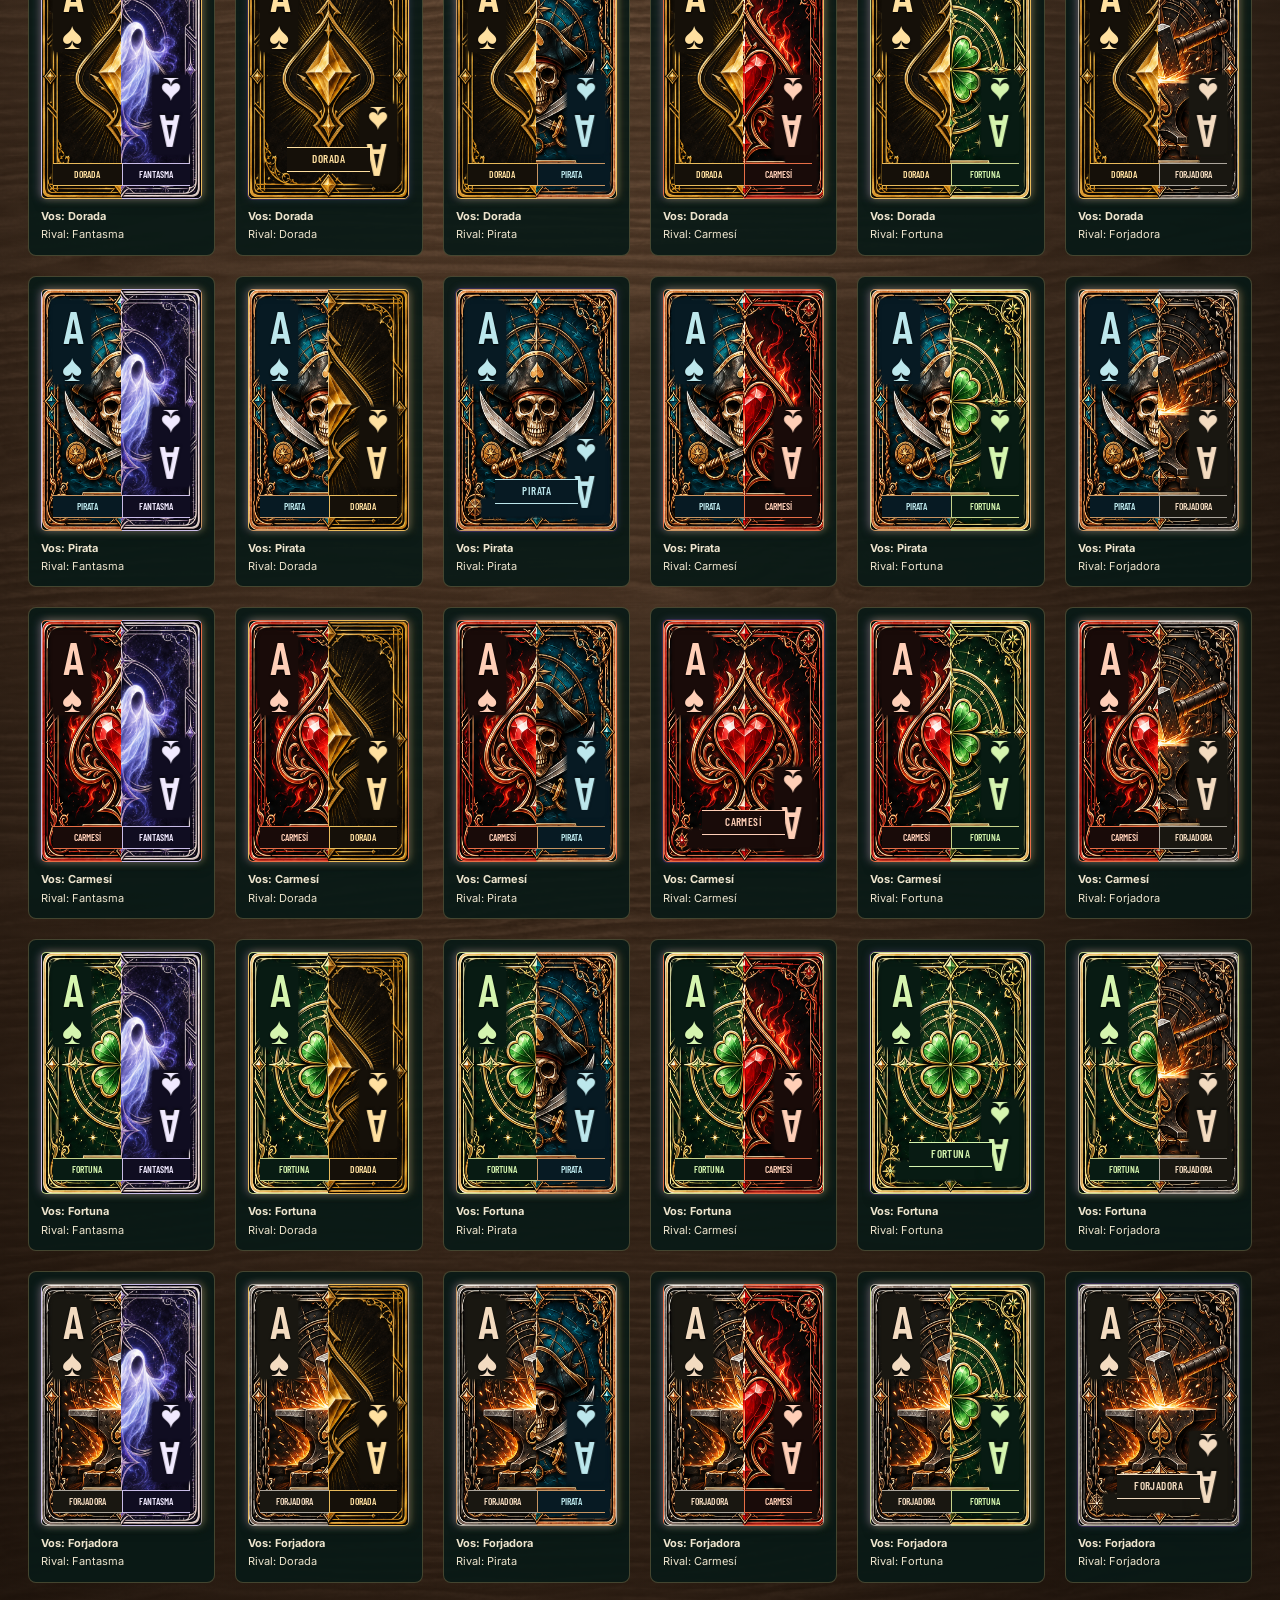
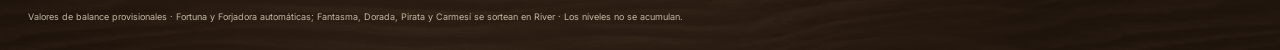
==== commit ab2667b6: "Publish current web game" ====
--- a/cartas.html
+++ b/cartas.html
@@ -1,8 +1,8 @@
 <!doctype html>
-<html lang="es"><head><meta charset="UTF-8"><meta name="viewport" content="width=device-width, initial-scale=1,viewport-fit=cover"><title>Clases y combinaciones · La última mano</title>  <script type="module" crossorigin src="./assets/cards-DKTlBi-H.js"></script>
+<html lang="es"><head><meta charset="UTF-8"><meta name="viewport" content="width=device-width, initial-scale=1,viewport-fit=cover"><title>Clases y combinaciones · La última mano</title>  <script type="module" crossorigin src="./assets/cards-CIWKsrZM.js"></script>
   <link rel="modulepreload" crossorigin href="./assets/modulepreload-polyfill-B5Qt9EMX.js">
-  <link rel="modulepreload" crossorigin href="./assets/cards-C3gaH7Vr.js">
-  <link rel="modulepreload" crossorigin href="./assets/card-face-BZ6pj3ai.js">
+  <link rel="modulepreload" crossorigin href="./assets/cards-DPQu0svO.js">
+  <link rel="modulepreload" crossorigin href="./assets/card-face-YJsYbrF_.js">
   <link rel="stylesheet" crossorigin href="./assets/cards-Dx1KNzFE.css">
   <link rel="stylesheet" crossorigin href="./assets/card-face-es-NkO34.css">
   <link rel="stylesheet" crossorigin href="./assets/cards-DZIT4bVE.css">
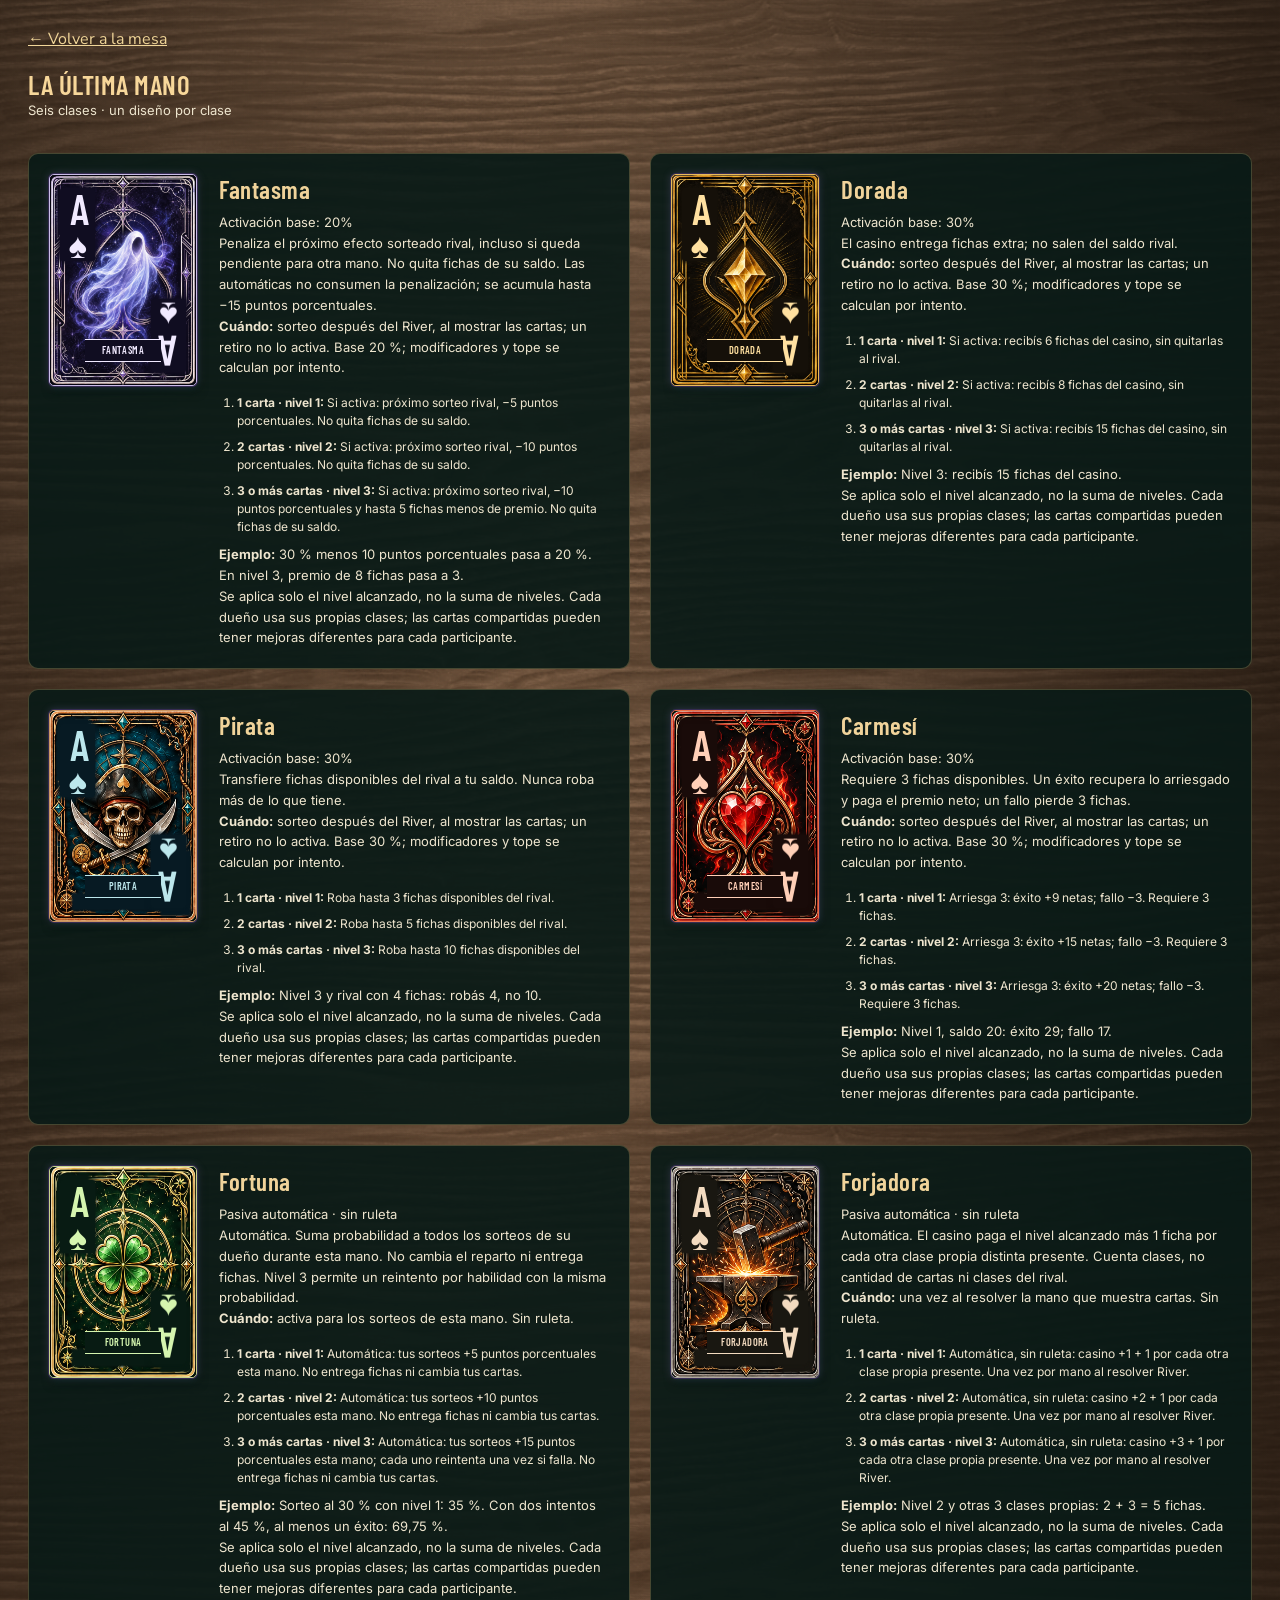
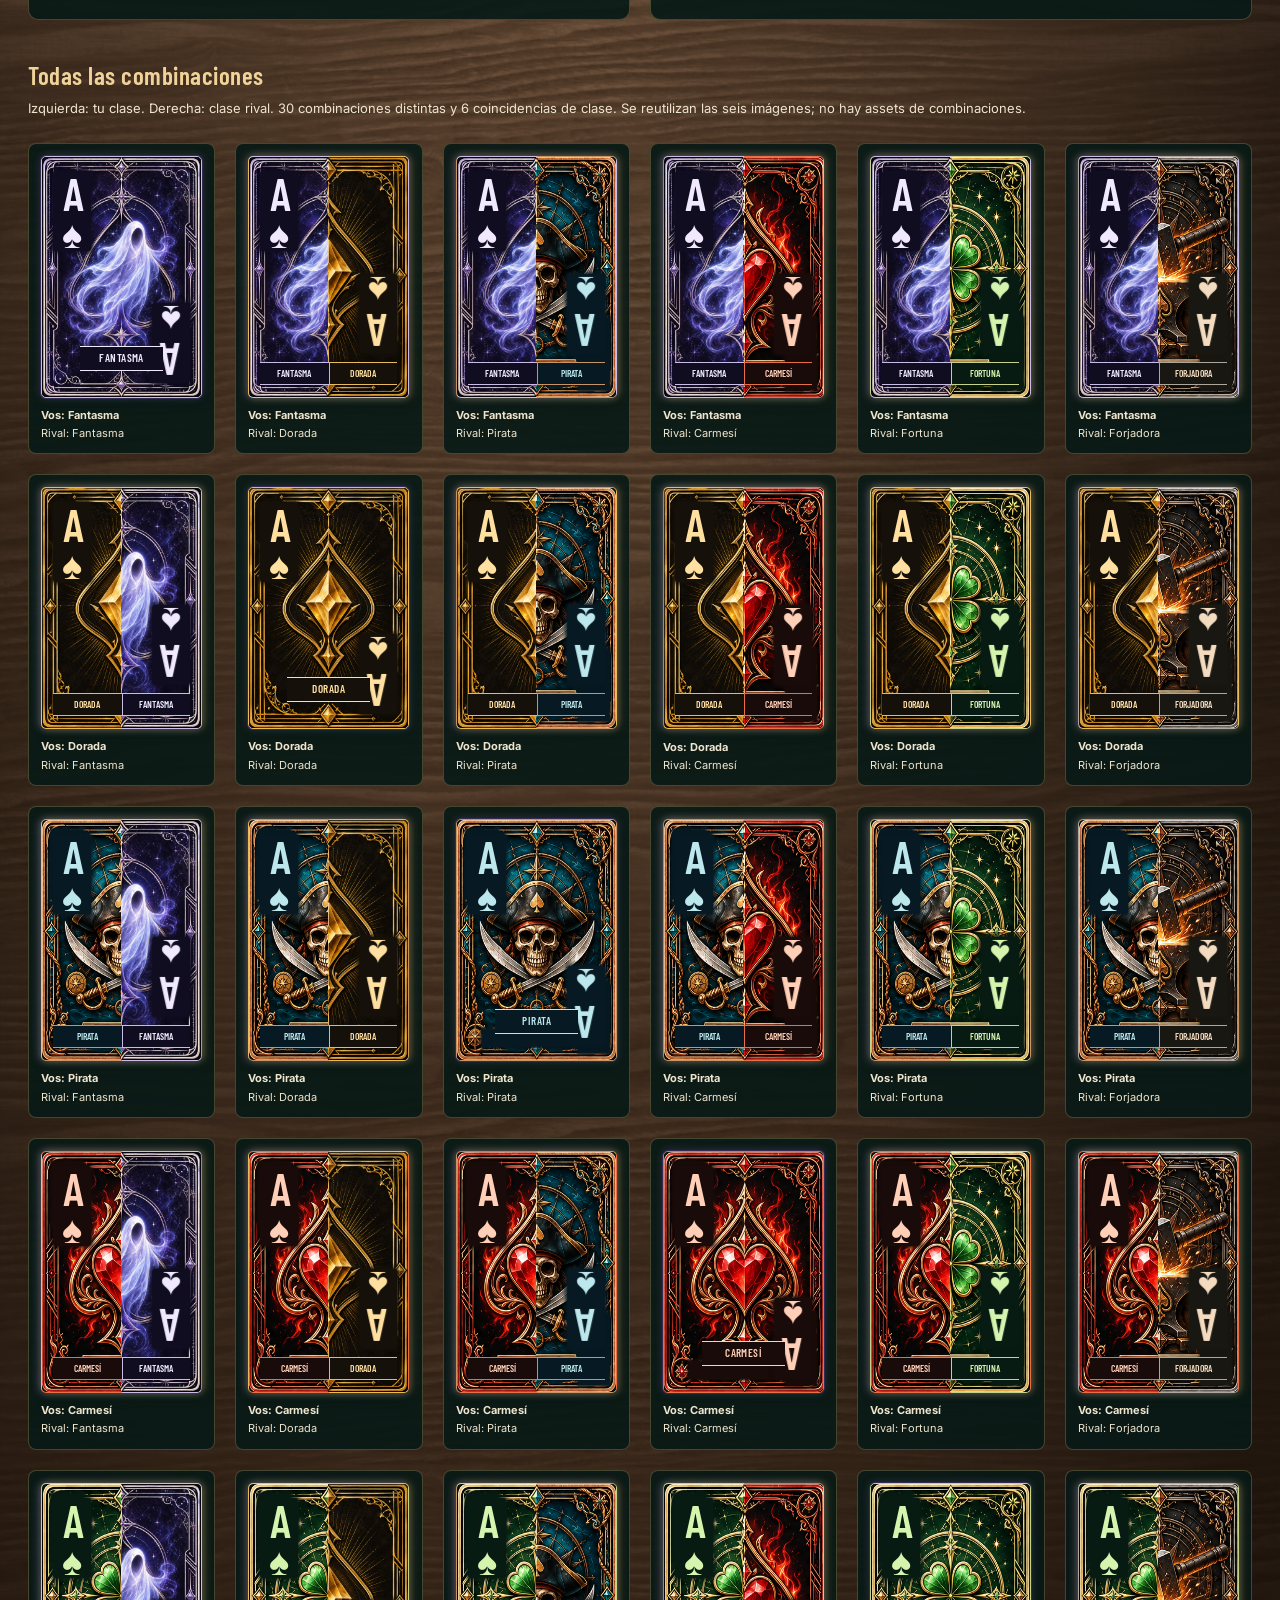
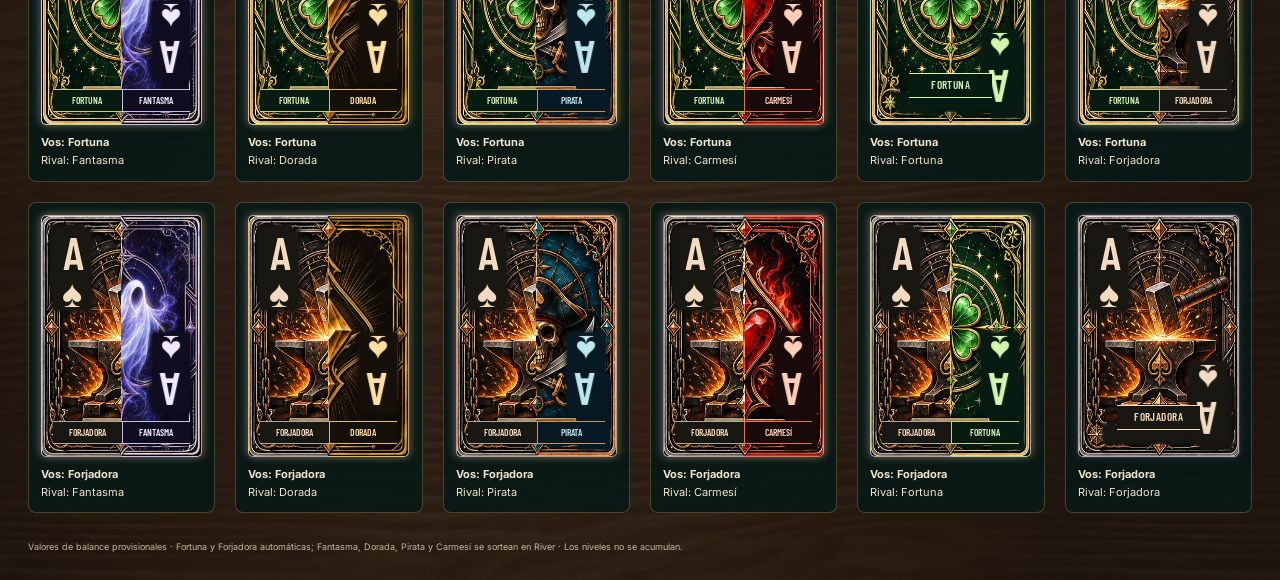
==== commit 0a59bdd4: "Publish current web game" ====
--- a/cartas.html
+++ b/cartas.html
@@ -1,9 +1,9 @@
 <!doctype html>
-<html lang="es"><head><meta charset="UTF-8"><meta name="viewport" content="width=device-width, initial-scale=1,viewport-fit=cover"><title>Clases y combinaciones · La última mano</title>  <script type="module" crossorigin src="./assets/cards-CIWKsrZM.js"></script>
+<html lang="es"><head><meta charset="UTF-8"><meta name="viewport" content="width=device-width, initial-scale=1,viewport-fit=cover"><title>Clases y combinaciones · La última mano</title>  <script type="module" crossorigin src="./assets/cards-C4tVHmQc.js"></script>
   <link rel="modulepreload" crossorigin href="./assets/modulepreload-polyfill-B5Qt9EMX.js">
-  <link rel="modulepreload" crossorigin href="./assets/cards-DPQu0svO.js">
-  <link rel="modulepreload" crossorigin href="./assets/card-face-YJsYbrF_.js">
-  <link rel="stylesheet" crossorigin href="./assets/cards-Dx1KNzFE.css">
+  <link rel="modulepreload" crossorigin href="./assets/revision-2026-CDQiIdPL.js">
+  <link rel="modulepreload" crossorigin href="./assets/card-face-BHIAGwIn.js">
+  <link rel="stylesheet" crossorigin href="./assets/revision-2026-zyPaPoNY.css">
   <link rel="stylesheet" crossorigin href="./assets/card-face-es-NkO34.css">
   <link rel="stylesheet" crossorigin href="./assets/cards-DZIT4bVE.css">
 </head><body><main id="catalog"></main></body></html>
--- a/assets/revision-2026-zyPaPoNY.css
+++ b/assets/revision-2026-zyPaPoNY.css
@@ -0,0 +1 @@
+.term-info{display:inline-grid!important;place-items:center;vertical-align:middle;min-width:28px!important;min-height:28px!important;width:28px;padding:0!important;margin:0 2px;border:1px solid currentColor!important;border-radius:50%!important;background:transparent!important;color:inherit!important;box-shadow:none!important;font:700 17px/1 Inter,sans-serif!important;letter-spacing:0!important;text-transform:none!important;text-shadow:none!important}.term-info:focus-visible{outline:3px solid #ce932c;outline-offset:2px}.term-panel{position:fixed;margin:0;width:min(350px,calc(100vw - 24px));max-height:calc(100dvh - 24px);padding:20px;border:1px solid #c9a660;border-radius:12px;background:#fff7e4;color:#17372f;box-shadow:0 12px 40px #0007;font-family:Nunito Sans,sans-serif}.term-panel::backdrop{background:#061a1544;-webkit-backdrop-filter:none;backdrop-filter:none}.term-panel h2{color:#194f42;text-transform:capitalize;margin-bottom:10px}.term-panel p{font-size:15px;line-height:1.6;margin:0 0 16px}.term-panel button{min-height:44px;width:100%}@media(pointer:coarse){.term-info{min-width:44px!important;min-height:44px!important;width:44px}}@font-face{font-family:Barlow Condensed;src:url(./BarlowCondensed-SemiBold-B7YG4rBL.ttf) format("truetype");font-weight:600 800;font-display:swap}@font-face{font-family:Nunito Sans;src:url(./NunitoSans-B_ZymHAd.ttf) format("truetype");font-weight:200 900;font-display:swap}@font-face{font-family:Inter;src:url(./Inter-VF2RPR_K.ttf) format("truetype");font-display:swap}:root{font-family:Nunito Sans,sans-serif;color:#eee5ce;background:#302019;font-synthesis:none;--gold:#e8c17b;--ink:#173d36;--paper:#f4e8d2;--wood:url(./table_wood-BQpd_deB.jpg);letter-spacing:0}*{box-sizing:border-box}body{margin:0;min-width:320px;min-height:100vh;background:linear-gradient(#140e08a6,#1b110555),var(--wood) center/900px}button,input,select,textarea{font:inherit}button{cursor:pointer;min-height:44px;padding:10px 19px;border:1px solid #82939d;border-radius:6px;color:#f5e9d1;background:linear-gradient(#294555,#142733);box-shadow:inset 0 1px #ffffff21,0 2px 3px #0003;transition:filter .15s}button:hover:not(:disabled){filter:brightness(1.15)}button:disabled{opacity:.45;cursor:default}button:focus-visible,input:focus-visible,select:focus-visible,textarea:focus-visible,summary:focus-visible{outline:3px solid #eab858;outline-offset:3px}button svg{width:18px;height:18px;flex-shrink:0}.gold{background:linear-gradient(#f4d495,#dfb56b);border-color:#f4d59c;color:#241d14}.primary{background:linear-gradient(#2e7165,#0d4840);border-color:#94aaa0;color:#fff1d6}.paper-button{background:linear-gradient(#f7efde,#e7d7bd);color:#274b43;border-color:#bcb098}.icon-button{display:grid;place-items:center;min-width:38px;min-height:38px;padding:8px;background:transparent;color:inherit;border-color:transparent;box-shadow:none}.sr-only{position:absolute;width:1px;height:1px;padding:0;overflow:hidden;clip:rect(0,0,0,0)}h1,h2,h3,p{margin:0}p{line-height:1.5}h2,h3{font-weight:600}small{line-height:1.5}.topbar{display:flex;align-items:center;gap:22px;padding:14px 28px 12px;min-height:78px;background:linear-gradient(#100b0899,transparent)}h1{font-size:27px;text-transform:uppercase;white-space:nowrap;color:#f7d79a;text-shadow:0 2px 5px #000}.topbar>p{font-size:12px;flex:1}.topbar nav{display:flex;gap:10px}.topbar button{display:flex;align-items:center;justify-content:center;gap:8px}.game-layout{display:grid;grid-template-columns:minmax(0,1fr);gap:20px;padding:0 22px 12px;max-width:1920px;margin:auto}.game-layout.book-open{grid-template-columns:minmax(0,1fr) 410px}.table-column{min-width:0;display:flex;flex-direction:column}.table-rail{padding:19px;border:2px solid #a96932;border-radius:48%/32%;background:linear-gradient(110deg,#30190a70,#cd893228,#160b0699),var(--wood) center/650px;box-shadow:inset 0 0 0 3px #281208,inset 0 0 0 5px #c18b4b,inset 0 0 12px 9px #160b0799,0 10px 18px #0008;min-height:570px;flex:1}.felt{min-height:530px;height:100%;position:relative;display:flex;flex-direction:column;justify-content:space-between;gap:32px;padding:36px 42px;border:2px solid #d7b567;border-radius:47%/30%;background:radial-gradient(ellipse at 48% 32%,#12745d22,transparent 75%),repeating-linear-gradient(20deg,#ffffff04 0 1px,transparent 1px 3px),repeating-linear-gradient(110deg,#00000006 0 1px,transparent 1px 4px),#075341;box-shadow:inset 0 0 0 3px #052c21,inset 0 0 40px 12px #002e22cc}.seat{position:relative;z-index:1;display:flex;align-items:center;gap:24px;justify-content:center;min-width:0}.seat-info{max-width:300px;font-family:Inter,sans-serif}.seat-info h2{text-transform:uppercase;font-size:16px;margin-bottom:5px}.seat-info strong{display:block;font-size:24px;font-weight:500;margin-bottom:5px;color:#fff1d6}.rival-seat strong{color:#f6d680}.seat-info p{font-size:12px}.seat-info small{font-size:11px}.effect-copy{margin-top:7px;color:#bbd5cd}.hand{display:flex;justify-content:center;gap:10px;align-items:flex-start}.card-unit{width:88px;flex:0 0 88px;text-align:center}.playing-card{width:100%;height:123px;padding:2px;background:#f6eedc;border:1px solid #d6cbb3;border-radius:5px;box-shadow:0 3px 6px #00150f99;overflow:hidden}.playing-card img{width:100%;height:100%;object-fit:fill;filter:sepia(.09)}.rival-seat .card-unit{width:70px;flex-basis:70px}.rival-seat .playing-card{height:99px}.empty-slot{background:#023d30aa;border:1px solid #b2cec0;box-shadow:inset 0 0 5px #ffffff15;display:grid;place-items:center;font-size:23px;color:#eee}.enhanced{border:2px solid #e0bc65;box-shadow:0 0 9px #e0bc6544,0 3px 5px #00150f88}.badge{display:block;font-family:Inter,sans-serif;font-size:10px;white-space:nowrap;margin-top:4px;color:#daf0ed;background:#113e38e6;border-radius:3px;padding:2px}.gold-badge{color:#f5d790}.community{position:relative;z-index:1;text-align:center}.phase{font-family:Inter,sans-serif;font-size:13px;color:#f7d77f;margin-bottom:12px}.pot{font-size:29px;color:#f3d289;margin-top:15px;text-shadow:0 2px #002b23}.dealer{position:absolute;right:13%;bottom:22%;width:48px;height:48px;border:3px solid #f5dfac;border-radius:50%;background:linear-gradient(#fff3cf,#ddb774);box-shadow:0 4px #71522a,0 7px 5px #0005;color:#262316;font:700 10px Inter,sans-serif;display:grid;place-items:center;transform:rotate(-14deg)}.chip-pile{position:absolute;display:flex;gap:3px;pointer-events:none}.pile-left{left:3%;top:43%;transform:rotate(-8deg)}.pile-right{right:4%;top:21%;transform:rotate(13deg)}.chip-pile b{display:block;width:37px;height:27px;border:3px dashed #efe6ca;border-radius:50%;background:#ae3024;box-shadow:0 3px #6e2118,0 6px #d1b78b,0 9px #8d281b,0 12px #dec394,0 15px #7e281c,0 18px #17170c88}.chip-pile b:nth-child(2){background:#215d90;transform:translateY(-20px);box-shadow:0 3px #163d5c,0 6px #d1b78b,0 9px #244b69,0 12px #dec394,0 15px #163d5c,0 18px #151c2288}.chip-pile b:nth-child(3){background:#207344;transform:translateY(8px)}.action-bar{position:relative;z-index:2;margin:-2px 20px 0;padding:15px 18px;background:linear-gradient(#132833,#071820);border:1px solid #889b9b;border-radius:8px;box-shadow:0 6px 12px #0006}.action-bar>p{font-size:13px;color:#d4d9d5;margin-bottom:11px;white-space:pre-line}.actions{display:flex;gap:8px;align-items:stretch}.actions>button{flex:1;padding:10px 12px;white-space:nowrap}.raise-group{display:flex;min-width:0}.raise-group button{border-radius:6px 0 0 6px;white-space:nowrap;padding:10px}.raise-group input{width:68px;min-width:0;border:1px solid #778e95;border-radius:0 6px 6px 0;padding:8px;color:#f1e2ca;background:#061b26}.result-actions{display:flex;gap:10px}.result-actions button{flex:1}footer{display:flex;justify-content:space-between;font:10px Inter,sans-serif;color:#d3c6b4;padding:16px 25px 3px;gap:12px}.notebook{position:relative;align-self:start;height:calc(100vh - 100px);min-height:650px;max-height:1100px;color:#152e2a;background:repeating-linear-gradient(#87642b03 0 1px,transparent 1px 5px),linear-gradient(100deg,#d8bb8f55,transparent 7%,transparent 96%,#b5966d55),var(--paper);border:1px solid #bba075;border-right:6px double #d1b389;border-radius:8px 8px 3px 3px;box-shadow:3px 8px 18px #0008,inset 0 0 14px #fff5;display:flex;flex-direction:column}.rings{height:26px;position:absolute;left:23px;right:20px;top:-13px;display:flex;justify-content:space-between;pointer-events:none}.rings b{height:29px;width:8px;border-radius:5px;background:linear-gradient(90deg,#49301a,#cfa263 35%,#f9d593 50%,#725330 75%,#302116);box-shadow:1px 3px 2px #0007}.rings b:after{content:"";position:absolute;top:21px;width:9px;height:7px;border-radius:50%;background:#594125;z-index:-1}.book-header{display:flex;align-items:center;gap:10px;padding:27px 20px 13px}.book-header h2{text-transform:uppercase;font-size:18px;line-height:1.35;flex:1;color:#073f39}.spade{font-size:37px;color:#06483f}.book-content{overflow:auto;padding:0 24px 24px;scrollbar-color:#b99e78 transparent;scrollbar-width:thin}.book-content select{width:100%;padding:11px 12px;background:#fbf4e644;color:#18473f;border:1px solid #bfb398;border-radius:6px;font-size:16px}.book-section{padding:14px 0;border-bottom:1px solid #b7a58788}.book-section h3{font-size:16px;color:#0a5046;margin-bottom:5px}.book-section p{font-size:13px;white-space:pre-line}.known-cards{font-size:25px!important;color:#162820;margin-bottom:3px}.formula>p{font-size:19px;margin:7px 0}.formula small{font-size:11px;color:#5f6052}progress{width:100%;height:5px;accent-color:#196653;margin-top:10px}#calculation-status{font:10px Inter,sans-serif;color:#637367;margin-top:5px}.book-info{display:flex;align-items:center;gap:10px;padding:11px 0;font-size:11px}.book-info svg{flex:0 0 21px;color:#216b60}.notes-section{position:relative;padding:12px;border:1px solid #c8ad8655;background:#deb78622;border-radius:6px;margin-bottom:12px}.notes-section label{display:flex;align-items:center;gap:7px;text-transform:uppercase;font-size:12px;margin-bottom:8px}.notes-section svg{width:15px;height:15px}textarea{display:block;width:100%;height:68px;resize:vertical;max-height:180px;border:1px solid #baac94;border-radius:4px;padding:9px;color:#293d34;background:#fffcf02e;font-size:12px;line-height:1.5}textarea::placeholder{color:#726953}#practice{width:100%;font-size:14px}.practice-meta{font-size:10px!important;margin-top:7px;color:#685d48}.activity h3{font-size:13px;text-transform:uppercase;color:#704b27}.activity p{font-size:11px}.activity details{border-top:1px solid #c3b194;margin-top:9px;padding-top:9px;font-size:12px}.activity summary{cursor:pointer;padding:3px 0}.activity details div{white-space:pre-line;font:11px/1.7 Inter,sans-serif;margin-top:8px}.activity button{font-size:12px;margin-top:12px;width:100%}dialog{width:min(680px,calc(100vw - 30px));padding:0;border:6px solid #79512e;border-radius:8px;background:var(--paper);color:#233c32;box-shadow:0 18px 60px #0009;max-height:calc(100dvh - 36px)}dialog::backdrop{background:#05110fd1;-webkit-backdrop-filter:blur(2px);backdrop-filter:blur(2px)}.modal-frame{padding:22px 26px;background:repeating-linear-gradient(#8d703705 0 1px,transparent 1px 5px)}.modal-frame>header{display:flex;align-items:center;gap:15px;border-bottom:1px solid #bdab8980;margin-bottom:19px;padding-bottom:12px}.modal-frame h2{font-size:23px;color:#124e43;flex:1}.modal-frame p{font-size:14px;margin:12px 0}.modal-frame h3{font-size:17px;color:#164d41;margin-top:20px}.modal-kicker{font:12px Inter,sans-serif!important;color:#756344}.calculation{background:#fffbef66;padding:18px 0;border-block:1px solid #cbbb96;margin:18px 0;text-align:center}.calculation span{font:13px Inter,sans-serif}.calculation strong{display:block;font-size:25px;margin-top:14px}.answers{display:grid;grid-template-columns:repeat(5,minmax(0,1fr));gap:8px;margin:20px 0}.answer{padding:15px 3px;min-height:64px;font-size:17px}.answer[aria-pressed=true]{outline:3px solid #ac762d;background:#3d6259}.modal-frame .consequence{font-size:12px;color:#726447}.modal-actions{display:flex;gap:12px;margin-top:15px}.modal-actions>*{flex:1}.modal-frame #confirm-answer,.modal-frame #back-table,.modal-frame #roll{width:100%;margin-top:12px}.feedback-symbol{text-align:center;font-size:54px;color:#8e3b30}.feedback-symbol.success{color:#166d53}.menu-options{display:grid;gap:12px}.toggle{display:flex;align-items:center;gap:10px;font-size:13px;padding:10px 0}.toggle input{accent-color:#256952;width:20px;height:20px}.resolution-list{list-style:none;padding:0;margin:15px 0}.resolution-list li{display:grid;grid-template-columns:1fr auto;gap:6px;padding:9px 0;border-bottom:1px solid #c9b899;font-size:13px}.resolution-list small{grid-column:1/-1;font-size:11px;color:#695d49}.wheel{position:relative;width:250px;aspect-ratio:1;margin:25px auto;border:8px ridge #d6ac61;border-radius:50%;background:conic-gradient(#198875 var(--chance),#b75045 0);box-shadow:0 5px 8px #62421755,inset 0 0 6px #0006}.wheel-center{position:absolute;top:25%;right:25%;bottom:25%;left:25%;border:2px solid #d5bc83;border-radius:50%;background:#f7eacb;display:flex;align-items:center;justify-content:center;flex-direction:column;box-shadow:0 2px 6px #0005}.wheel-center strong{font-size:31px}.wheel-center span{font-size:12px;margin-top:8px}.needle{position:absolute;top:-16px;right:-16px;bottom:-16px;left:-16px;pointer-events:none}.needle:after{content:"";position:absolute;left:calc(50% - 11px);top:0;border-inline:11px solid transparent;border-top:28px solid #fff0b3;filter:drop-shadow(0 2px 1px #69421b)}.outcome{text-align:center;font-size:20px!important;color:#174f40}#hint-text{font-size:12px;color:#765c25}@media(min-width:1550px){.game-layout.book-open{grid-template-columns:minmax(0,1fr) 470px}.notebook{min-height:730px}.book-content{padding-inline:32px}.book-header h2{font-size:21px}.card-unit{width:100px;flex-basis:100px}.playing-card{height:140px}.felt{padding:42px 65px}.table-rail{min-height:680px}.seat-info strong{font-size:28px}}@media(max-width:1179px){.game-layout.book-open{grid-template-columns:minmax(0,1fr)}.notebook{position:fixed;inset:32px max(20px,calc((100vw - 630px)/2));height:auto;min-height:0;max-height:none;z-index:10;box-shadow:0 0 0 100vmax #031510cf}.topbar{gap:15px;padding-inline:20px}.topbar h1{font-size:24px}.topbar>p{font-size:11px}.table-rail{min-height:510px}.felt{min-height:470px;gap:22px;padding:25px 55px}.book-content{padding:0 30px 25px}.book-header h2{font-size:21px}}@media(max-width:700px){.topbar{flex-wrap:wrap;padding:16px 14px 10px;gap:9px}.topbar h1{font-size:21px;flex:1}.topbar>p{order:3;flex-basis:100%;font-size:10px}.topbar nav{gap:6px}.topbar button{padding:9px;min-width:40px}.topbar button span{display:none}.game-layout{padding:0 8px 12px}.table-rail{padding:10px;border-radius:44%/19%;min-height:480px}.felt{padding:28px 12px;min-height:455px;border-radius:44%/18%;gap:27px}.seat{gap:13px}.seat-info{max-width:180px}.seat-info strong{font-size:18px}.seat-info h2{font-size:12px}.seat-info p{font-size:10px}.seat-info small{display:none}.hand{gap:5px}.card-unit{width:52px;flex-basis:52px}.playing-card{height:74px}.rival-seat .card-unit{width:43px;flex-basis:43px}.rival-seat .playing-card{height:61px}.board{gap:6px}.board .card-unit{width:51px;flex-basis:51px}.badge{font-size:8px;padding:1px}.phase{font-size:11px;margin-bottom:9px}.pot{font-size:24px;margin-top:13px}.chip-pile{transform:scale(.55)}.pile-left{left:-25px;top:32%}.pile-right{right:-18px;top:59%}.dealer{right:6%;bottom:25%;width:32px;height:32px;font-size:7px}.action-bar{margin:0 2px;padding:12px 10px}.action-bar>p{font-size:11px}.actions{display:grid;grid-template-columns:repeat(3,minmax(0,1fr));gap:7px}.actions>button{font-size:12px;padding:9px 5px}.raise-group{grid-column:span 2}.raise-group button{flex:1;font-size:12px}.raise-group input{width:65px}.result-actions{flex-wrap:wrap}.result-actions button{font-size:13px}.notebook{top:22px;right:10px;bottom:10px;left:10px;border-right-width:3px}.book-header{padding:24px 14px 12px;gap:7px}.book-header h2{font-size:17px}.book-content{padding:0 20px 24px}.spade{font-size:28px}.rings{left:15px;right:15px}.rings b{width:6px}.modal-frame{padding:15px}.modal-frame h2{font-size:20px}.modal-frame p{font-size:12px}.answers{grid-template-columns:repeat(3,minmax(0,1fr));gap:8px}.answer{font-size:15px;min-height:50px}.calculation strong{font-size:21px}.modal-actions{flex-wrap:wrap}.modal-actions button{font-size:12px;padding-inline:10px}.wheel{width:210px}footer{font-size:8px;padding:13px 7px}.notebook .book-content select{font-size:15px}}@media(prefers-reduced-motion:reduce){*,*:before,*:after{animation-duration:.01ms!important;transition:none!important;scroll-behavior:auto!important}}.book-header{flex-shrink:0}.book-content{min-height:0}@media(max-width:1179px){.notebook{height:calc(100dvh - 64px)}}@media(max-width:700px){.notebook{height:calc(100dvh - 32px)}}h1,h2,h3{font-family:Barlow Condensed,sans-serif;letter-spacing:.02em}button,input,select,textarea{font-family:Inter,sans-serif}@media(max-width:700px),(pointer:coarse){button,a,input,select,textarea{touch-action:manipulation}input:not([type=checkbox]):not([type=range]),select,textarea{font-size:16px}.topbar button,.book-header .icon-button,.modal-frame .icon-button{min-width:44px;width:auto;min-height:44px}.notes-section .notes-modes button,.notes-section .drawing-toolbar button,.activity button,.modal-actions button,.menu-options button,.wheel-actions button,.result-actions button,.raise-group button,.raise-group input{min-height:44px}.notes-section textarea,.book-content select{font-size:16px}.motion-switch,.toggle,.casino-options label{min-height:44px}.activity summary{min-height:44px;display:flex;align-items:center}.casino-app .gallery-arrow{width:44px;min-width:44px;min-height:52px}.casino-app .home-secondary button,.casino-app .home-secondary a,.casino-app .mission-practice{min-height:44px;display:inline-flex;align-items:center;justify-content:center}#catalog header a{display:inline-flex;align-items:center;min-height:44px}.duel-frame{height:100dvh}.dpad,.dpad button{touch-action:none}.casino-app .room-controls{left:calc(10px + env(safe-area-inset-left));bottom:calc(10px + env(safe-area-inset-bottom))}.casino-app .dpad{grid-template-columns:repeat(3,48px);gap:4px}.casino-app .dpad button{min-width:48px;min-height:48px;padding:8px}.casino-app .room-bottom{left:calc(178px + env(safe-area-inset-left));right:calc(10px + env(safe-area-inset-right));bottom:calc(10px + env(safe-area-inset-bottom));gap:6px}.casino-app .room-bottom p{font-size:11px;overflow-wrap:anywhere}.casino-app #casino-notice{bottom:calc(126px + env(safe-area-inset-bottom));width:max-content;max-width:calc(100vw - 32px);pointer-events:none}.casino-app .room-header{display:grid;grid-template-columns:minmax(0,1fr) auto auto;gap:6px 8px;top:calc(8px + env(safe-area-inset-top));left:calc(8px + env(safe-area-inset-left));right:calc(8px + env(safe-area-inset-right));padding:8px 10px}.casino-app .room-header .room-progress{margin:0;font-size:10px}.casino-app .room-header h1{font-size:18px}.casino-app .room-header h1 span{font-size:11px;margin-left:4px}.casino-app .room-header>button{min-height:44px;min-width:44px;font-size:11px;padding:7px}.casino-app .room-passive{grid-column:1/-1;font-size:10px}#casino-dialog{padding:20px;max-height:calc(100dvh - 24px - env(safe-area-inset-top) - env(safe-area-inset-bottom))}.home-panel{padding-bottom:calc(24px + env(safe-area-inset-bottom))}.character-select{padding-bottom:calc(24px + env(safe-area-inset-bottom));padding-inline:max(16px,env(safe-area-inset-left)) max(16px,env(safe-area-inset-right))}.topbar{padding-top:calc(10px + env(safe-area-inset-top));padding-inline:max(12px,env(safe-area-inset-left)) max(12px,env(safe-area-inset-right))}.game-layout{padding-bottom:calc(12px + env(safe-area-inset-bottom));padding-inline:max(8px,env(safe-area-inset-left)) max(8px,env(safe-area-inset-right))}#catalog{padding-inline:max(18px,env(safe-area-inset-left)) max(18px,env(safe-area-inset-right))}.notebook{top:calc(21px + env(safe-area-inset-top));bottom:calc(10px + env(safe-area-inset-bottom));left:max(10px,env(safe-area-inset-left));right:max(10px,env(safe-area-inset-right));height:calc(100dvh - 31px - env(safe-area-inset-top) - env(safe-area-inset-bottom))}.notebook #practice{min-height:44px}}@media(max-height:500px)and (pointer:coarse){.casino-app .room-passive{display:none}.casino-app .room-header{padding-block:5px}.casino-app .room-bottom{left:calc(178px + env(safe-area-inset-left))}.casino-app .room-bottom button.ornate{min-height:48px}.casino-app .room-bottom p{padding:8px}.home-scenery{min-height:150px}}@media(max-width:360px){.casino-app .character-gallery{gap:4px}.casino-app .character-grid{gap:12px 8px}.casino-app .character-select{padding-inline:10px}.casino-app .room-header .casino-kicker{font-size:7px;letter-spacing:.12em}.casino-app .room-header h1 span{display:block;margin:2px 0 0}.casino-app .room-bottom button.ornate{padding-inline:12px;font-size:11px}}*,*:before,*:after{text-shadow:none!important}button,input,select,textarea{font-family:Nunito Sans,sans-serif}button{transition:background-color .15s,border-color .15s}[hidden]{display:none!important}.character-select .character-card{border:0;border-radius:0;background:transparent url(./carta-selector-zona-indices-v1-BJ4-SXy2.png) center/100% 100% no-repeat;aspect-ratio:2/3;overflow:hidden;box-shadow:none;display:block}.character-card .character-rank{left:9%;top:9%;width:16%;font-size:clamp(21px,3vw,42px);text-align:center;line-height:1.2;color:#241a15;z-index:3}.character-card .character-portrait{position:absolute;left:31%;right:9%;top:10%;bottom:14%;display:grid;place-items:end center;overflow:hidden}.character-card .character-portrait .casino-sprite{width:100%;height:100%;background-size:300% 100%;background-position:0 center}.character-card .card-lock{top:17%;right:8%;bottom:16%;left:30%;background:url(./candado-cadenas-selector-v1-fjIKji9M.png) center/contain no-repeat;z-index:4}.character-details{background:#101f1cf5;border:1px solid #b89654;border-radius:14px;text-align:left;max-width:850px}.character-details .selected-passive{font-size:16px;line-height:1.7}.character-select .select-heading h1{font-family:Barlow Condensed,sans-serif}.class-level{border:1px solid #d5bb7477;border-radius:7px;padding:6px 9px;max-width:100%;background:#071814e8;color:#f8edce;font:12px/1.5 Nunito Sans,sans-serif;text-align:left}.class-level summary{cursor:pointer;font-weight:700;overflow-wrap:anywhere}.class-level p{margin:8px 0;font-size:12px;line-height:1.6}.class-level[open]{flex-basis:100%;max-height:180px;overflow:auto}.class-levels{display:flex;gap:6px;flex-wrap:wrap;max-width:100%}.mystic-duel{background:#06100e}.mystic-duel .topbar{position:sticky;top:0;z-index:12;background:#091512f5;border-bottom:1px solid #a98b4d66;min-height:60px}.mystic-duel .topbar h1{font-size:24px;color:#f2d28b}.mystic-duel .game-layout{padding:16px 20px 0;gap:18px;max-width:1900px;margin:auto;overflow:visible}.mystic-duel .game-layout.book-open{grid-template-columns:minmax(0,1fr) 420px}.mystic-duel .table-column{min-height:0;display:flex;flex-direction:column;gap:16px;padding-bottom:0}.mystic-duel .table-rail{background:var(--duel-art) center/100% auto no-repeat;border:0;box-shadow:none;border-radius:0;padding:28px 35px;width:100%;aspect-ratio:auto;min-height:590px;display:flex;align-items:center;justify-content:center}.mystic-duel .felt{background:none!important;border:0!important;box-shadow:none!important;border-radius:0;min-height:0;width:100%;height:auto;padding:0;gap:14px;display:flex;flex-direction:column;justify-content:space-evenly}.mystic-duel .seat{gap:12px;align-items:center;min-width:0}.mystic-duel .card-unit{--card-width:64px}.mystic-duel .playing-card{width:64px;height:90px}.mystic-duel .seat{margin-left:0}.mystic-duel .table-deck{display:none}.mystic-duel .seat-info{background:#081712ee;border:1px solid #c7a86488;border-radius:9px;padding:9px 12px;min-width:0;max-width:100%;color:#f5e7c8}.mystic-duel .seat-info h2{font-size:19px;color:#f4d28a}.mystic-duel .seat-info>p{font-size:12px;line-height:1.5;margin:5px 0}.mystic-duel .seat-info>small{font-size:11px}.mystic-duel .community{margin:4px 0;text-align:center}.mystic-duel .phase,.mystic-duel .pot{background:#091510e8;border:1px solid #a78b4f80;border-radius:20px;padding:5px 12px;width:fit-content;margin:5px auto;color:#f0d298;font:700 13px Nunito Sans,sans-serif}.mystic-duel .dealer{font:10px Nunito Sans,sans-serif;background:#e1c586;color:#18271d;border:0;letter-spacing:.04em}.mystic-duel .chip-pile{display:none}.mystic-duel .probability-nudge{font:12px/1.6 Nunito Sans,sans-serif;padding:9px 12px;background:#071713e8;border-radius:8px;color:#f5e7bd;text-align:center;margin:0}.mystic-duel .action-bar{position:sticky;bottom:0;z-index:8;background:#091613f7;border:1px solid #a88b50;border-radius:12px 12px 0 0;padding:12px 16px;box-shadow:0 -8px 25px #0005;margin:0;-webkit-backdrop-filter:blur(10px);backdrop-filter:blur(10px)}.mystic-duel #turn{font-size:15px;margin:0 0 9px;text-align:left;color:#f4d38f}.mystic-duel .actions{display:flex;flex-wrap:wrap;gap:8px;align-items:center;justify-content:center}.mystic-duel #raise-toggle{display:none}.mystic-duel .table-rail{background-blend-mode:normal!important}.mystic-duel .actions>button{min-height:48px;flex:1;padding:12px;font-size:15px}.mystic-duel #call,.mystic-duel #check{background:#116846;color:#fff6d4;border-color:#d0b46a}.mystic-duel #fold{background:#6b1830;color:#fff1d7}.mystic-duel #all-in{background:#17221f;border:1px solid #b69758;flex:0 1 140px}.mystic-duel .raise-group{display:grid;grid-template-columns:44px 75px 44px auto;gap:5px;border:1px solid #b6975877;border-radius:8px;padding:6px;align-items:center}.mystic-duel .raise-group label{grid-column:1/-1;font:12px Nunito Sans,sans-serif;color:#edd79e;text-align:center}.mystic-duel .raise-group input{min-width:0;width:100%;background:#f6eacb;color:#132b21;border:1px solid #b39859;border-radius:5px;min-height:44px;padding:5px;text-align:center;font-size:17px}.mystic-duel .raise-group button{min-width:44px;min-height:44px;padding:7px;font-size:16px}.mystic-duel #raise{background:#795016;color:#fff1cc;min-width:85px}.mystic-duel .betting-help{font:12px/1.5 Nunito Sans,sans-serif;color:#e5d6af;margin:7px 0}.mystic-duel footer{font-size:10px;padding:8px 12px;color:#bac7b5}.mystic-duel .notebook{position:sticky;top:76px;align-self:start;width:100%;height:calc(100dvh - 90px);max-height:900px;min-height:0;overflow:hidden;background:#eddfc3 url(./grimorio-pagina-vertical-v2-wMe0BqkP.png) center/cover no-repeat;border:1px solid #b99752;border-radius:14px;box-shadow:0 10px 30px #0007;padding:14px;color:#17382b}.mystic-duel .notebook .rings{display:none}.mystic-duel .book-header{background:#103d31f5;border-radius:8px;padding:12px;gap:8px;margin-bottom:10px}.mystic-duel .book-header h2{font-size:23px;color:#f9edce}.mystic-duel .book-header .spade{display:none}.mystic-duel .book-content{padding:0 8px 20px;height:calc(100% - 74px);overflow:auto;overscroll-behavior:contain;scrollbar-gutter:stable}.book-tabs{display:flex;gap:4px;position:sticky;top:0;z-index:3;background:#ead9b8;padding:5px 0;border-bottom:1px solid #b79a62;margin-bottom:12px}.book-tabs button{flex:1;min-width:0;min-height:44px;background:#f3e5c8;color:#234636;border:1px solid #b39a67;border-radius:6px;font-size:13px;padding:8px}.book-tabs button[aria-pressed=true]{background:#125540;color:#fff2c8}.book-panel{background:#fff7e2e8;border-radius:8px;padding:12px;min-width:0}.book-panel p,.book-panel small{color:#244232;font:14px/1.65 Nunito Sans,sans-serif}.book-panel h3{color:#154933;font:600 23px Barlow Condensed,sans-serif;margin:10px 0}.book-panel label{font:700 13px Nunito Sans,sans-serif;display:block;margin:10px 0 5px}.book-panel input,.book-panel select{background:#fffaf0;color:#173c2b;min-height:44px;padding:8px;border:1px solid #b49b62;border-radius:6px;width:100%;font-size:16px}.learn-actions{display:flex;flex-direction:column;gap:8px;margin:12px 0}.learn-actions button{min-height:44px;background:#1a5a43;color:#fff2cf;border:1px solid #a68847;padding:10px}.learn-actions #skip-estimate{background:#eadbb9;color:#1c3d2f}#estimate-feedback{border-left:3px solid #97804c;padding:10px;background:#e7ecdcc9}.mystic-duel .book-section,.mystic-duel .notes-section{background:none;box-shadow:none;padding:12px 0;margin:10px 0;border-color:#bfa66d55}.mystic-duel .formula{background:#e0ead7aa;padding:12px;border:1px solid #a5b994;border-radius:8px}.mystic-duel .notes-section #notes{min-height:260px;background:#fff9e9;color:#213e2c;font-size:16px}.mystic-duel .notebook-tools{display:grid;gap:10px;margin-top:15px}.mystic-duel .notebook-tools button{min-height:44px}.mystic-duel .book-info{background:#f5e4b8;margin:10px 0}.story-room .table-art{display:grid;place-items:center;top:0!important;right:0!important;bottom:0!important;left:0!important}.story-room .table-art .story-sprite{width:100%;height:100%;filter:drop-shadow(0 4px 4px #0006)}.story-room .room-actor.player{width:68px;height:94px}.story-room .room-passive{max-width:650px}.registered-pose{image-rendering:pixelated}.story-cinema{height:100dvh;min-height:100dvh;width:100%;position:relative;overflow:hidden;display:block;background:#081411}.story-cinema .cinema-stage{position:absolute;top:0;right:0;bottom:0;left:0;width:100%;height:100%;max-width:none;max-height:none;aspect-ratio:auto;margin:0;background-size:cover;background-position:center}.story-cinema .cinema-header{position:absolute;top:0;left:0;right:0;z-index:15;background:linear-gradient(#05100ff5,#05100fbb);border:0;padding:12px max(16px,env(safe-area-inset-right));min-height:64px}.story-cinema .cinema-header button{min-height:44px;font-size:14px}.story-cinema .cinema-dialogue{position:absolute;bottom:115px;left:50%;transform:translate(-50%);z-index:15;width:min(950px,calc(100% - 32px));max-height:30dvh;overflow:auto;min-height:0;padding:18px 22px;background:#071712f2;border:1px solid #b59b5f;border-radius:12px;-webkit-backdrop-filter:blur(12px);backdrop-filter:blur(12px);margin:0}.story-cinema .cinema-controls{position:absolute;bottom:45px;left:0;right:0;z-index:15;padding:10px 16px;margin:0}.story-cinema .cinema-controls button{min-height:48px;min-width:150px}.story-cinema .cinema-read-hint{position:absolute;bottom:7px;left:0;right:0;z-index:15;font-size:11px;padding:4px;background:#071712df;margin:0}.story-cinema .cinema-actor{transform:translate(-50%,-100%) scale(var(--cinema-actor-scale,1));transform-origin:50% 100%}.story-cinema .cinema-canvas{max-width:none}.story-cinema .cinema-light{pointer-events:none}.story-cinema .cinema-stage:after{content:"";position:absolute;top:62%;right:0;bottom:0;left:0;background:linear-gradient(transparent,#06130fde 48%,#06130f);z-index:8;pointer-events:none}@media(max-width:1179px){.mystic-duel .game-layout,.mystic-duel .game-layout.book-open{display:block;padding:10px 10px 0}.mystic-duel .notebook{position:fixed;inset:70px max(8px,env(safe-area-inset-right)) max(8px,env(safe-area-inset-bottom)) max(8px,env(safe-area-inset-left));width:min(600px,calc(100vw - 16px));margin:auto;height:calc(100dvh - 82px);z-index:30;top:70px}.mystic-duel .game-layout.book-open:after{content:"";position:fixed;top:60px;right:0;bottom:0;left:0;background:#0009;z-index:25}.mystic-duel .table-rail{min-height:550px}}@media(max-width:700px){.story-cinema .cinema-header{flex-wrap:nowrap;gap:8px;padding:8px 12px}.story-cinema .cinema-header span{font-size:8px;max-width:110px}.story-cinema .cinema-header p{font-size:10px;white-space:nowrap}.story-cinema .cinema-header button{flex-basis:auto;font-size:13px;min-width:70px}.story-cinema .cinema-dialogue{bottom:116px;max-height:31dvh;padding:12px 14px;width:calc(100% - 20px)}.story-cinema .cinema-dialogue h1{font-size:25px}.story-cinema .cinema-dialogue p{font-size:14px;line-height:1.6}.story-cinema .cinema-controls{bottom:42px;gap:8px;padding:8px 10px}.story-cinema .cinema-controls button{min-width:0;flex:1;min-height:48px;font-size:13px}.story-cinema .cinema-read-hint{font-size:10px;line-height:1.5}.character-card .character-rank{font-size:22px;left:9%;top:9%}.character-details .selected-passive{font-size:14px;line-height:1.65}.mystic-duel .topbar{padding:8px;gap:8px;flex-wrap:wrap;justify-content:space-between}.mystic-duel .topbar h1{font-size:20px;margin:0}.mystic-duel .topbar>p{order:3;width:100%;margin:0;padding:0;border:0;font-size:10px;line-height:1.5}.mystic-duel .topbar nav{gap:5px}.mystic-duel .topbar nav button{padding:7px;min-width:44px;min-height:44px;font-size:12px}.mystic-duel .table-rail{aspect-ratio:auto;min-height:0;background-size:auto 310px;background-position:center 22%;padding:20px 16px;background-color:#0b1d16;border:1px solid #947a44;border-radius:14px}.mystic-duel .table-column{padding-bottom:0;min-height:0;height:auto}.mystic-duel .felt{gap:16px}.mystic-duel .seat{flex-direction:row;gap:8px;align-items:center}.mystic-duel .seat .hand{flex:none;gap:3px}.mystic-duel .seat .playing-card{width:43px;height:61px}.mystic-duel .seat .card-unit{width:43px;max-width:43px}.mystic-duel .seat .card-badges{font-size:9px}.mystic-duel .rival-seat .seat-info>p,.mystic-duel .rival-seat .seat-info>small{display:none}.mystic-duel .seat-info{width:100%;padding:8px}.mystic-duel .seat-info h2{font-size:17px;margin:0}.mystic-duel .seat-info strong{font-size:16px}.mystic-duel #effects{display:none}.mystic-duel .class-level{font-size:11px;padding:5px 7px}.mystic-duel .rival-seat .class-levels{max-height:100px;overflow:auto}.mystic-duel .rival-seat .seat-info>p,.mystic-duel .seat-info>small{font-size:10px}.mystic-duel .board .playing-card{width:calc((100vw - 82px)/5);height:calc((100vw - 82px)/5 * 1.4)}.mystic-duel .board{gap:3px;justify-content:center}.mystic-duel .probability-nudge{font-size:12px;padding:8px}.mystic-duel .action-bar{padding:10px 8px;bottom:0;border-radius:10px 10px 0 0;margin-top:8px}.mystic-duel .actions{gap:6px;justify-content:stretch}.mystic-duel .actions>button{flex:1 1 20%;min-width:0;font-size:12px;padding:7px 4px;min-height:46px}.mystic-duel #raise-toggle{display:block}.mystic-duel .raise-group:not(.expanded){display:none}.mystic-duel #all-in{flex:1 1 20%;order:4;min-width:0;font-size:11px}.mystic-duel .action-bar .betting-help{display:none}.mystic-duel .action-bar:has(.raise-group.expanded) #raise-help{display:block}.mystic-duel .raise-group{grid-template-columns:40px minmax(55px,1fr) 40px auto;order:5;width:100%;flex-basis:100%;padding:5px}.mystic-duel #all-in{min-height:44px;background:#192722}.mystic-duel .betting-help{font-size:11px;line-height:1.5}.mystic-duel .notebook{top:8px;right:8px;bottom:8px;left:8px;width:calc(100vw - 16px);height:calc(100dvh - 16px);max-height:none;z-index:40;padding:10px}.mystic-duel .book-content{padding:0 2px 15px}.mystic-duel .book-header{padding:8px}.book-panel{padding:10px}.book-tabs button{font-size:12px;padding:6px}.mystic-duel .notes-modes{flex-wrap:wrap;display:flex}.mystic-duel .notes-modes button{flex:1;min-height:44px;font-size:12px}.mystic-duel #notes-canvas{max-width:100%}.mystic-duel .game-layout.book-open:after{top:0;right:0;bottom:0;left:0}}.book-return{width:100%;min-height:44px;margin-top:12px;background:#154e3b;color:#fff2cd;border:1px solid #ae8f51;border-radius:7px}@media(min-width:1100px)and (max-height:950px){.character-select{padding-top:20px;padding-bottom:20px}.character-select .character-gallery{max-width:890px}.character-details{margin-top:16px;padding:12px 20px}.character-details p{margin:8px 0;line-height:1.5}.character-details .selected-passive{font-size:14px;line-height:1.6}.character-select .passive-fineprint{margin:10px auto}}@media(max-width:700px){.mystic-duel .actions>button{white-space:normal;overflow-wrap:normal;line-height:1.25}}@media(min-width:701px){.mystic-duel .action-bar{position:relative;bottom:auto}}
